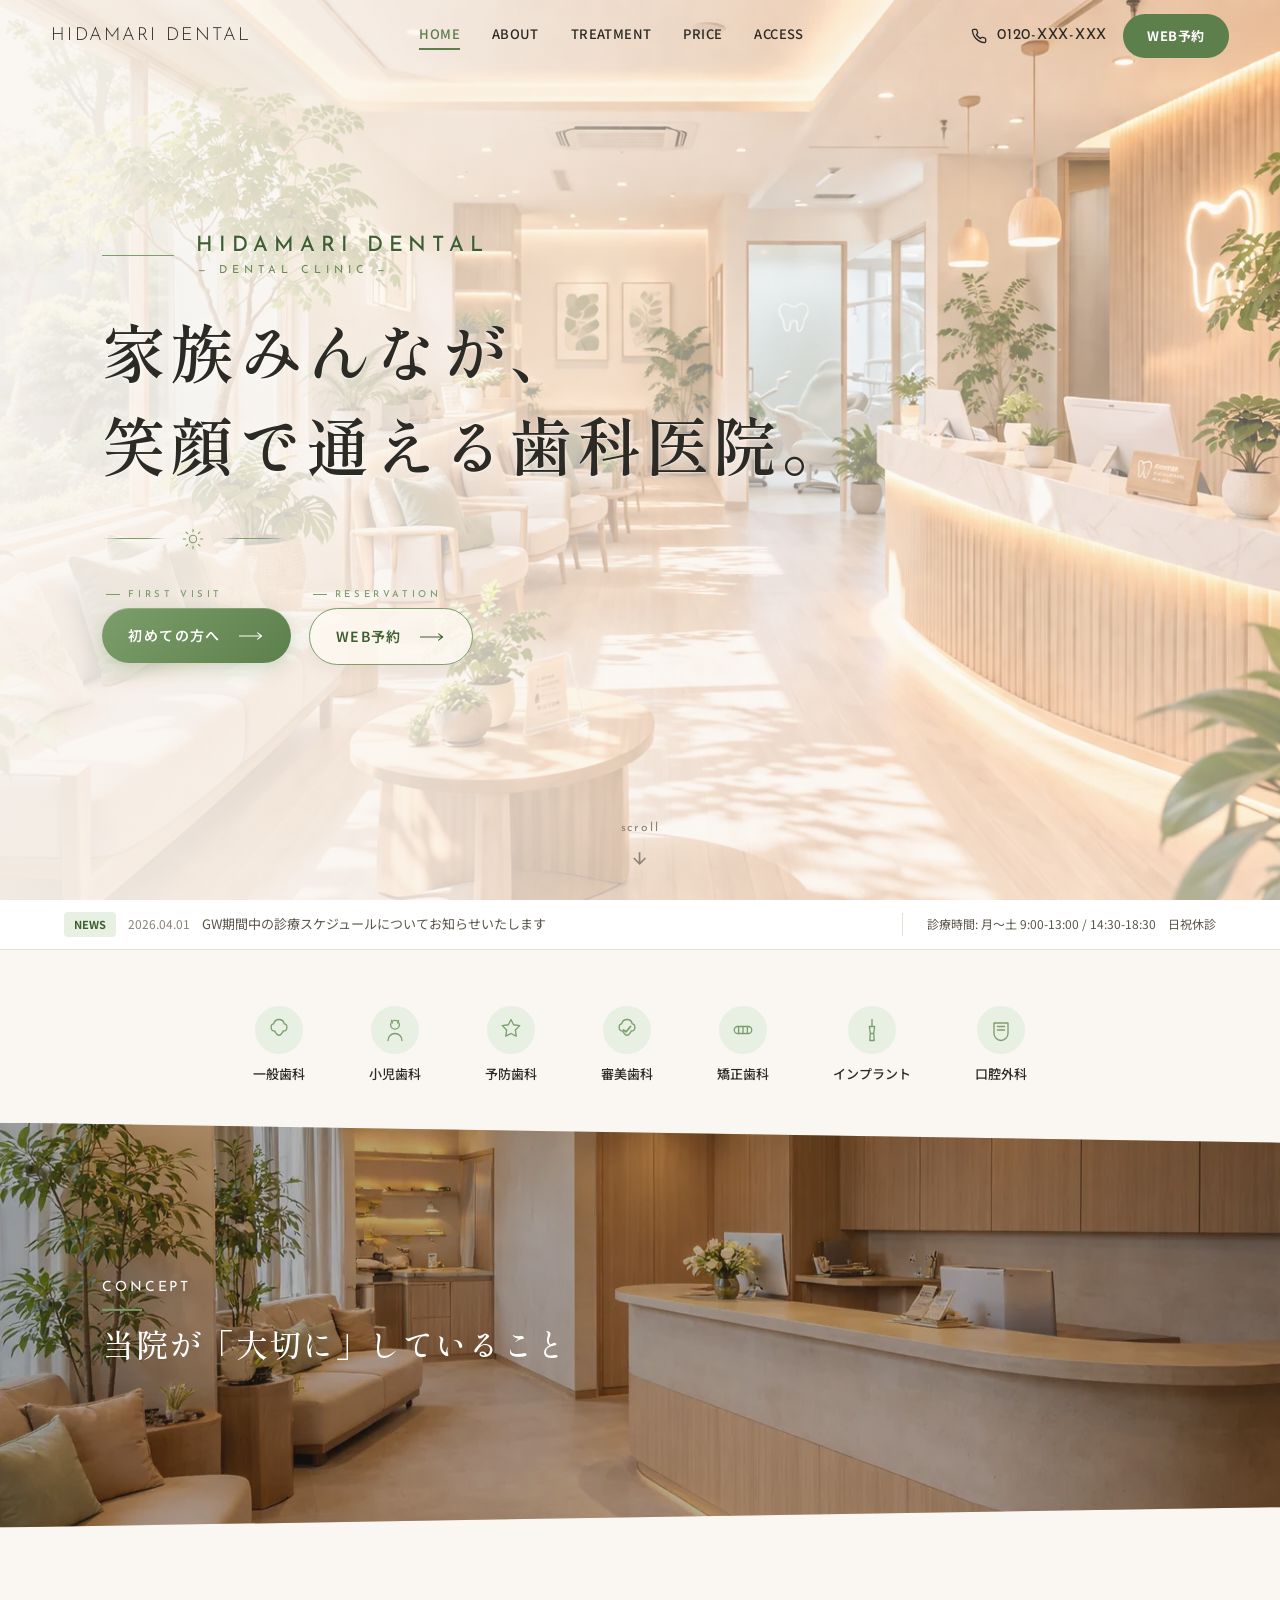
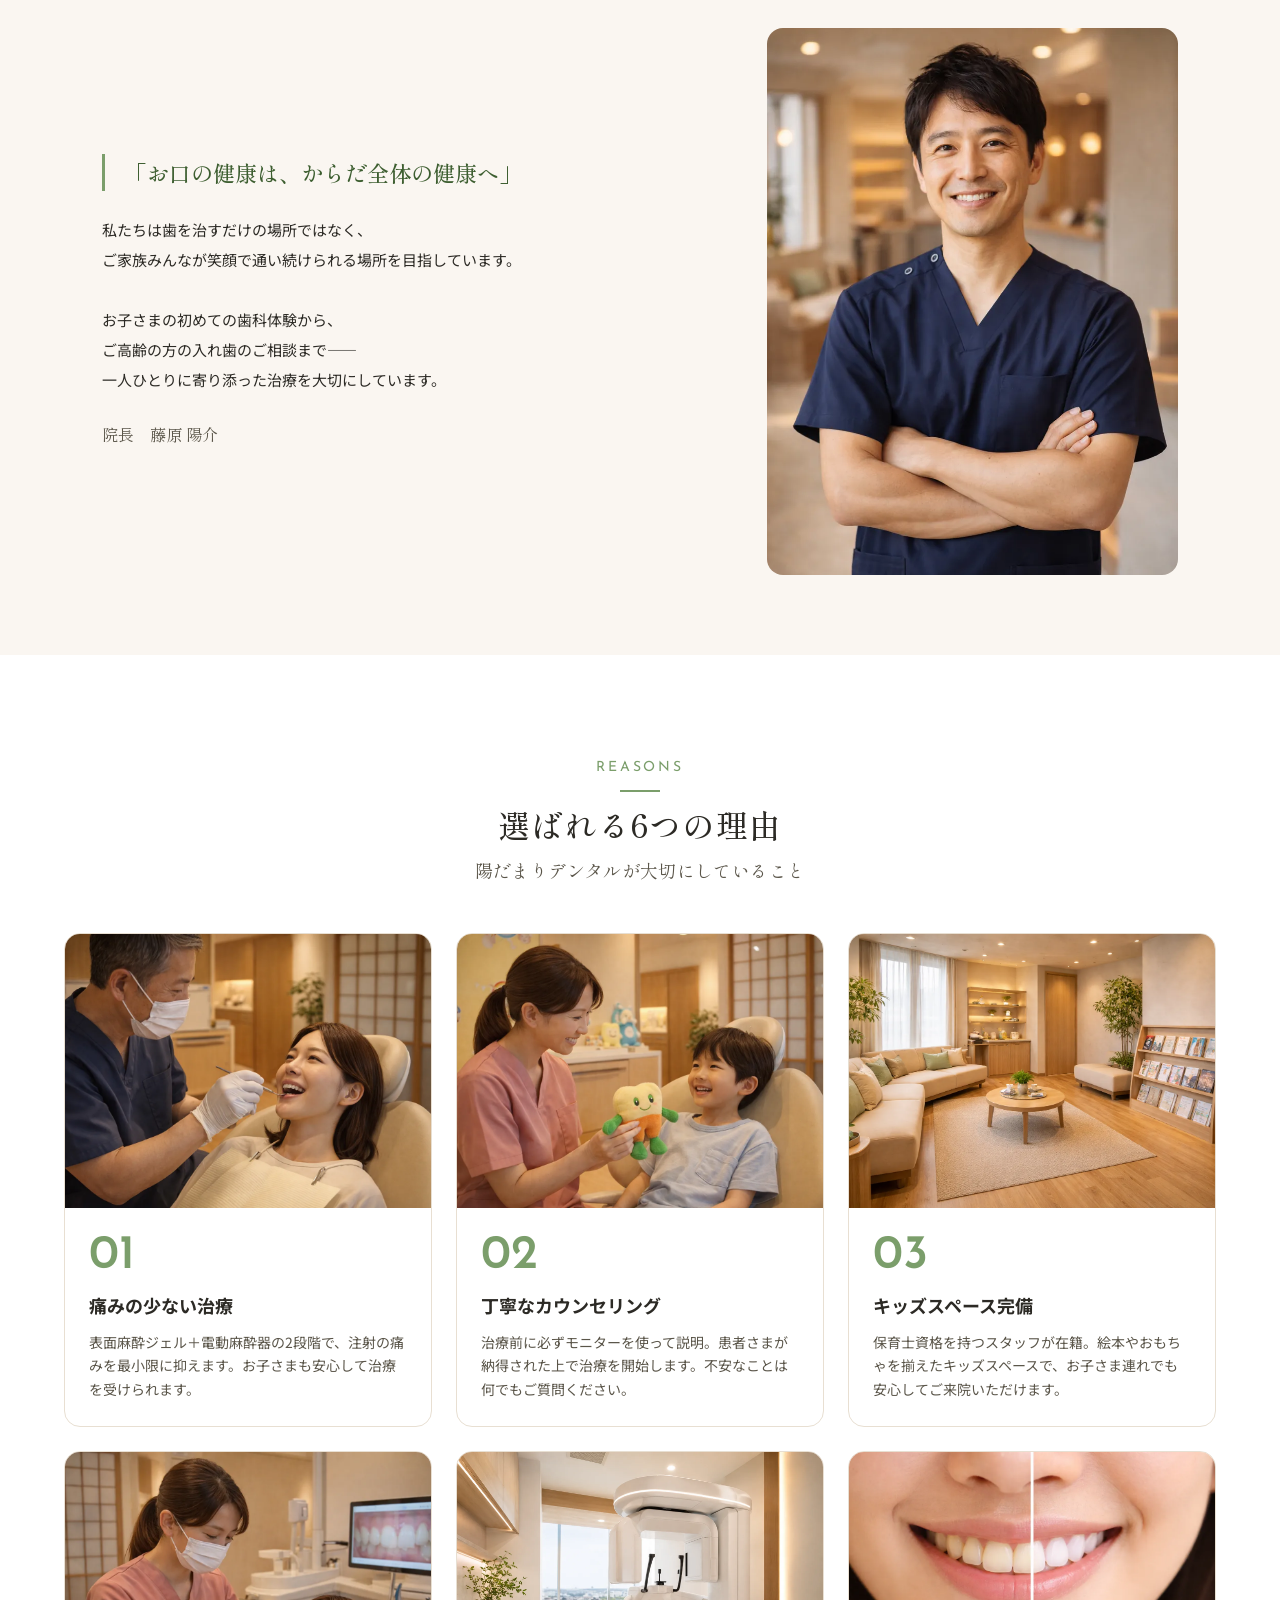
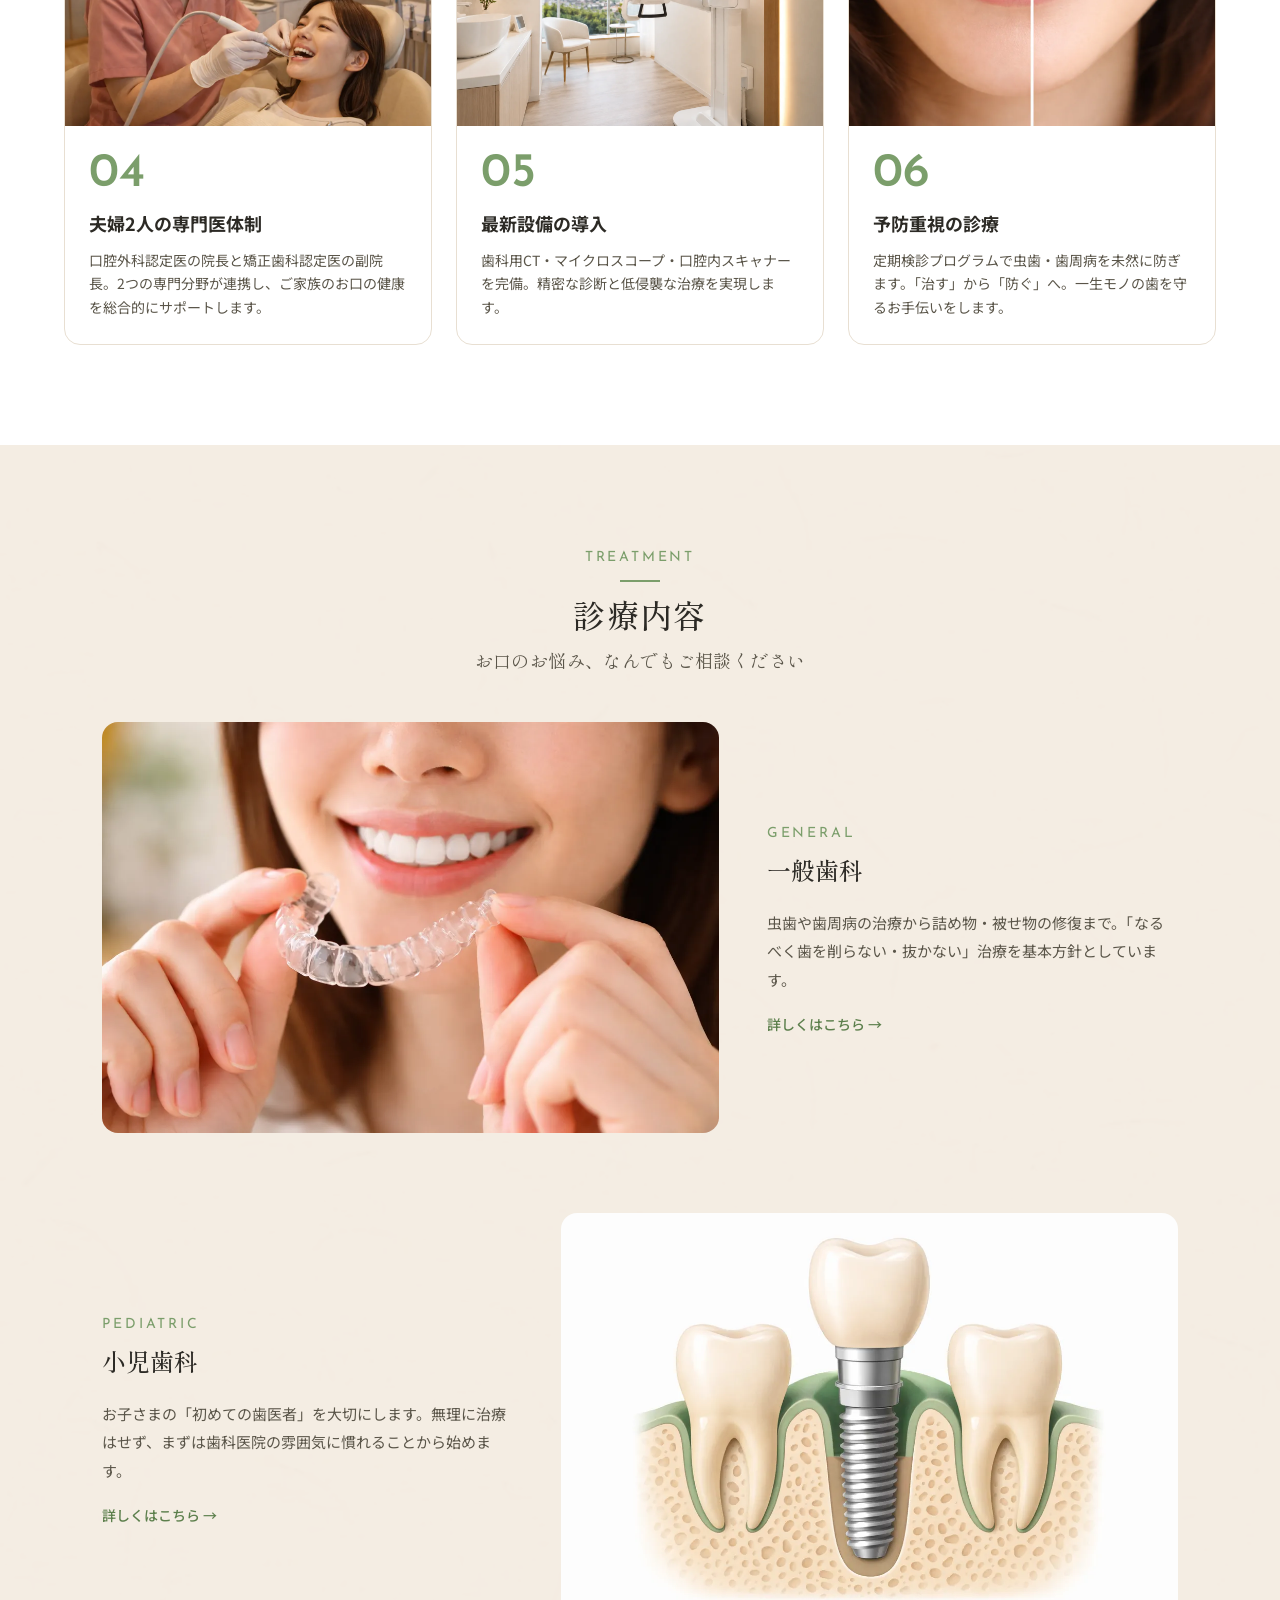
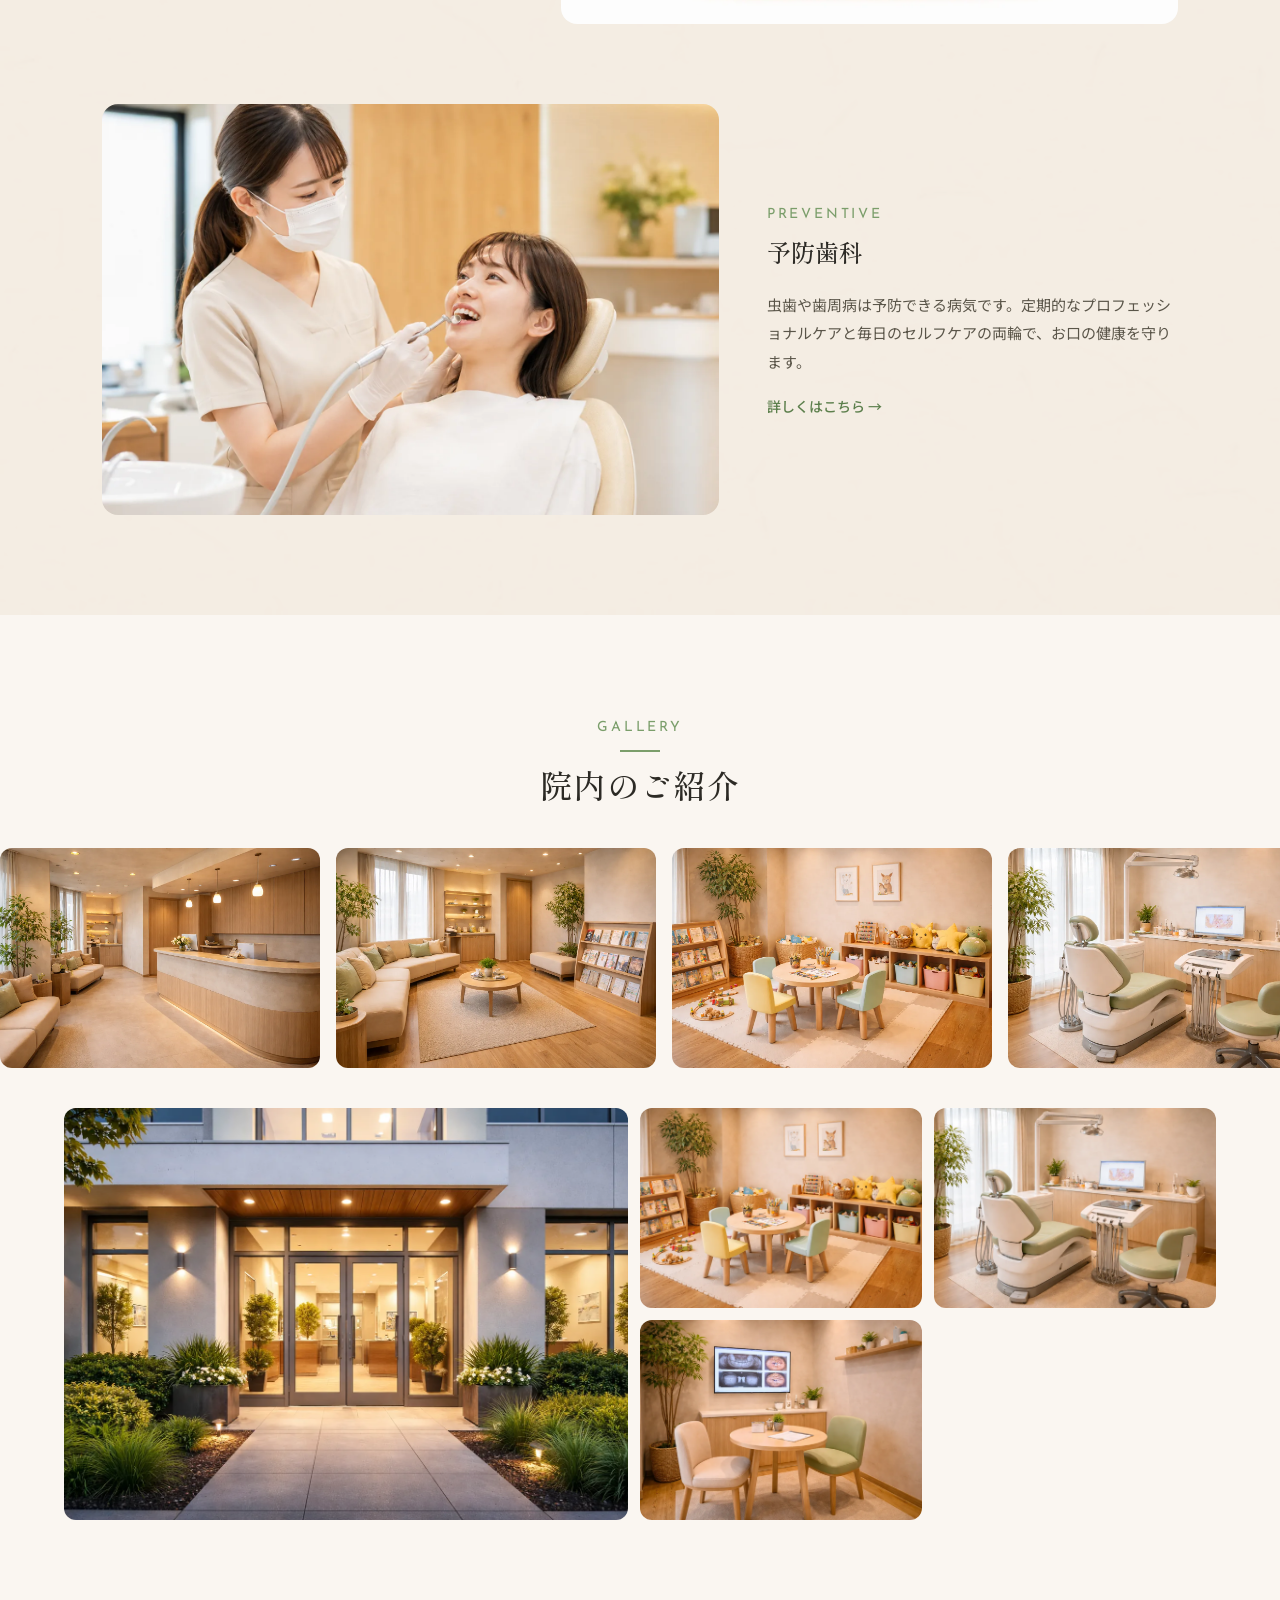
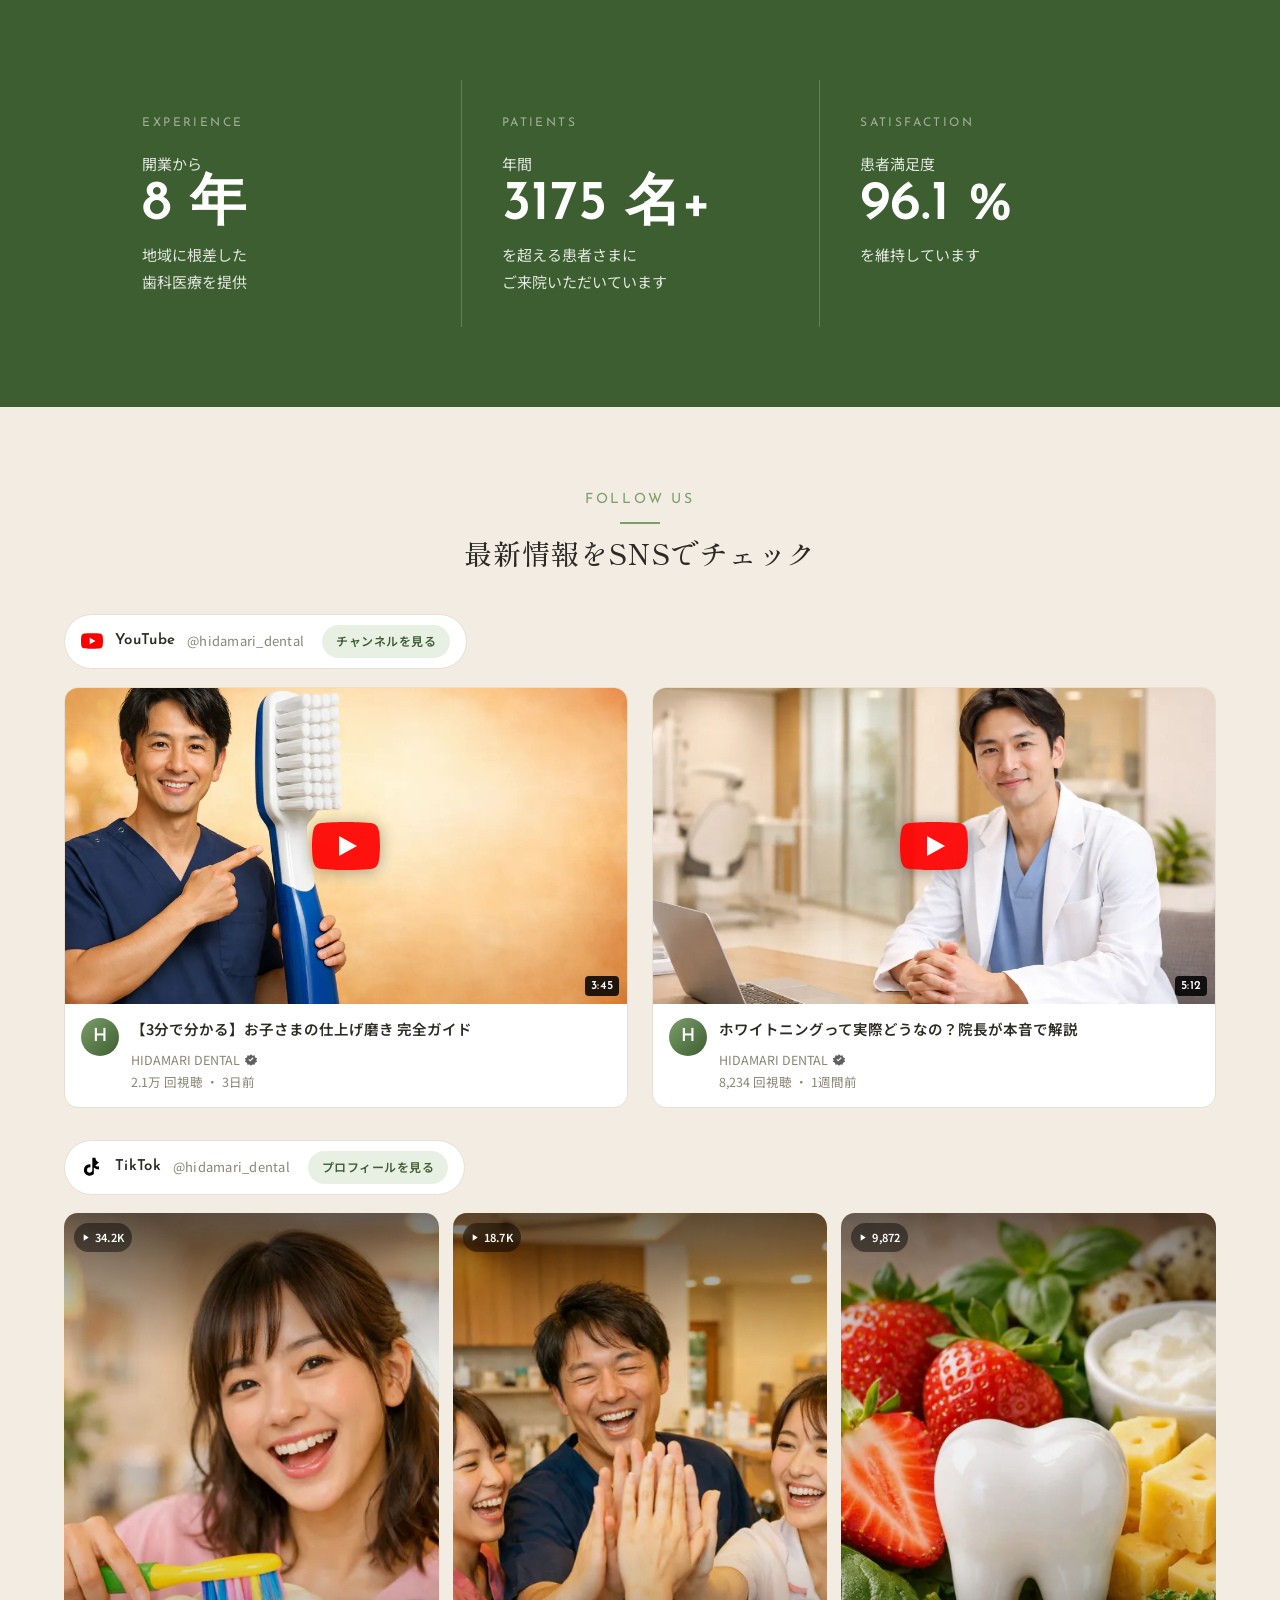
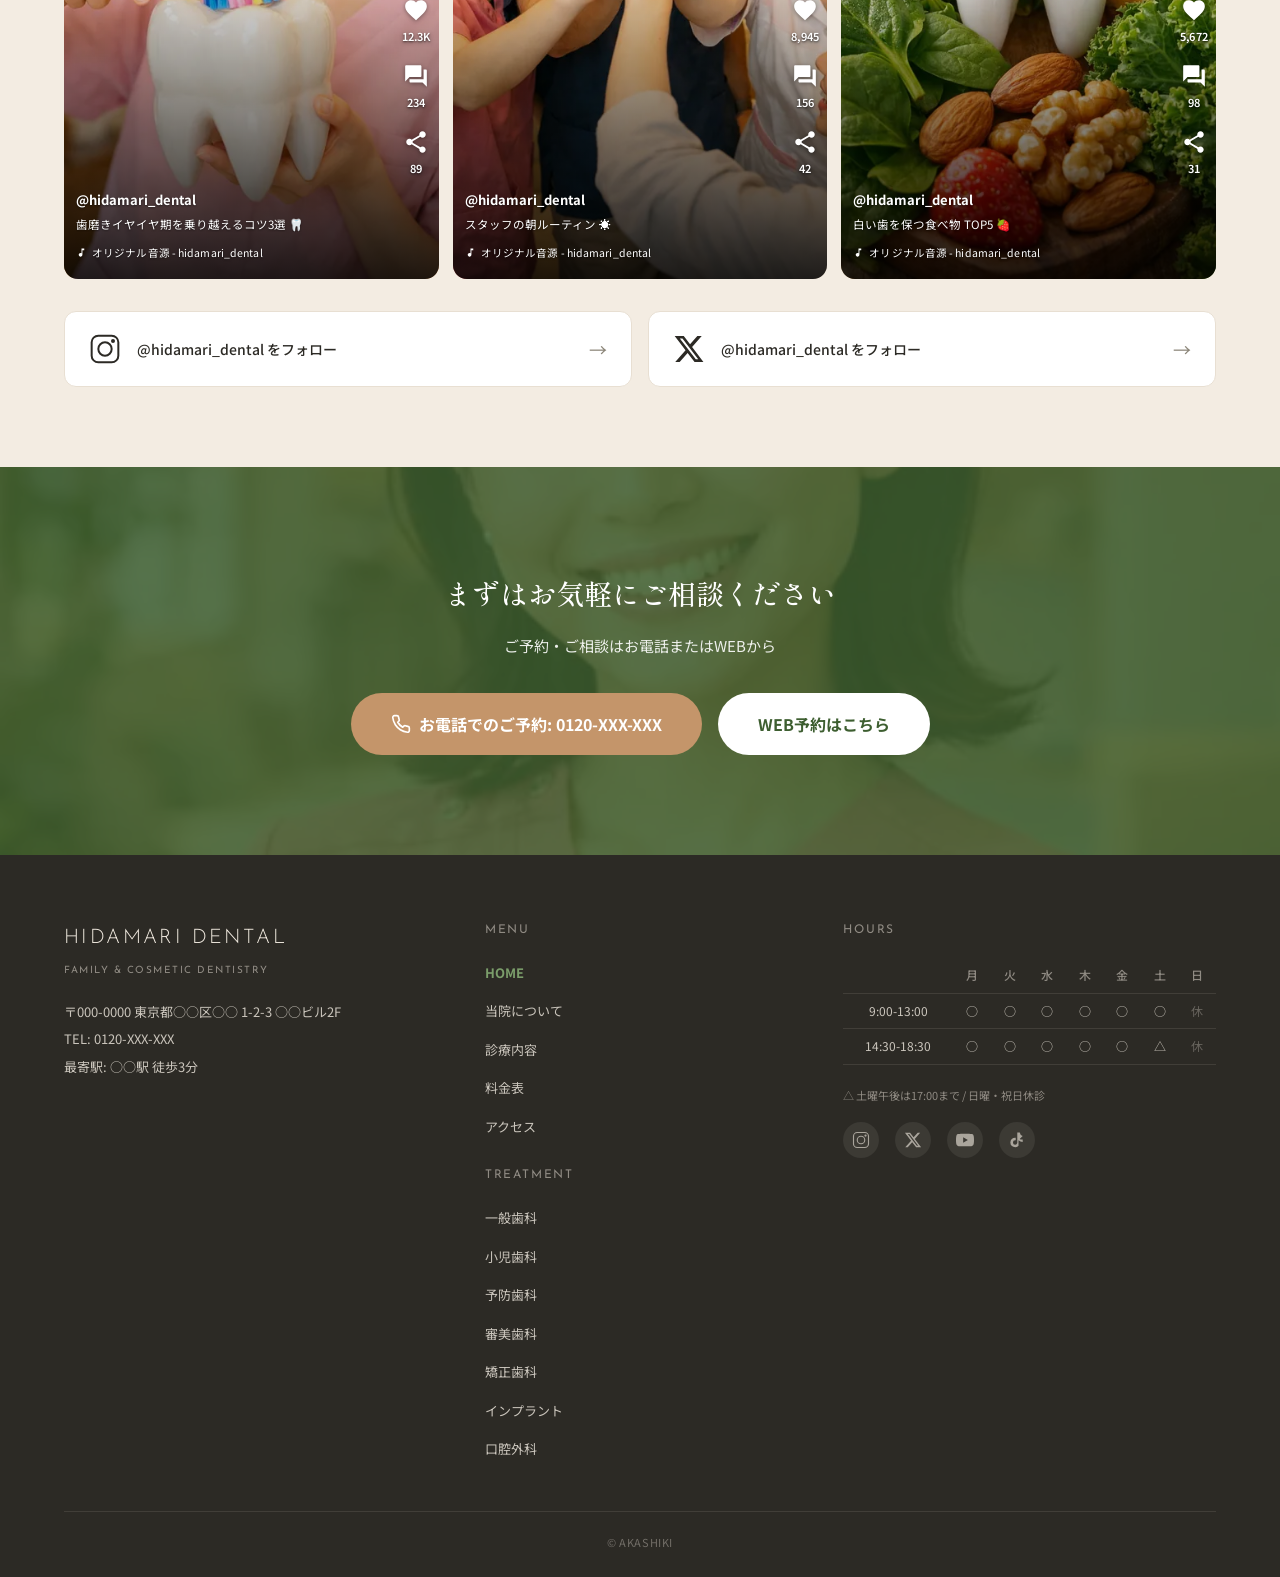
==== index.html @ 89056d66 "Initial commit: Hidamari Dental Clinic website (5 pages + 404, price simulator with embedded JP-font" ====
<!DOCTYPE html>
<html lang="ja">
<head>
  <meta charset="UTF-8">
  <meta name="viewport" content="width=device-width, initial-scale=1.0, viewport-fit=cover">
  <title>陽だまりデンタルクリニック | 家族みんなが笑顔で通える歯科医院</title>
  <meta name="description" content="陽だまりデンタルクリニックは、痛みの少ない治療・丁寧なカウンセリング・キッズスペース完備で、家族みんなが安心して通える歯科医院です。一般歯科・小児歯科・矯正歯科・審美歯科・インプラントに対応。">
  <link rel="canonical" href="https://sumiyakaa.github.io/hidamari-dental/">
  <!-- OGP / Twitter Card ※本番URL確定後にドメインを差し替え -->
  <meta property="og:type" content="website">
  <meta property="og:site_name" content="陽だまりデンタルクリニック">
  <meta property="og:locale" content="ja_JP">
  <meta property="og:title" content="陽だまりデンタルクリニック | 家族みんなが笑顔で通える歯科医院">
  <meta property="og:description" content="痛みの少ない治療・丁寧なカウンセリング・キッズスペース完備で、家族みんなが安心して通える歯科医院です。">
  <meta property="og:url" content="https://sumiyakaa.github.io/hidamari-dental/">
  <meta property="og:image" content="https://sumiyakaa.github.io/hidamari-dental/images/hero-fallback.webp">
  <meta name="twitter:card" content="summary_large_image">
  <meta name="twitter:title" content="陽だまりデンタルクリニック | 家族みんなが笑顔で通える歯科医院">
  <meta name="twitter:description" content="痛みの少ない治療・丁寧なカウンセリング・キッズスペース完備で、家族みんなが安心して通える歯科医院です。">
  <meta name="twitter:image" content="https://sumiyakaa.github.io/hidamari-dental/images/hero-fallback.webp">
  <!-- Favicon / アイコン / テーマカラー -->
  <link rel="icon" href="favicon.svg" type="image/svg+xml">
  <link rel="apple-touch-icon" href="apple-touch-icon.png">
  <link rel="manifest" href="site.webmanifest">
  <meta name="theme-color" content="#3D5E30">
  <link rel="preconnect" href="https://fonts.googleapis.com">
  <link rel="preconnect" href="https://fonts.gstatic.com" crossorigin>
  <link href="https://fonts.googleapis.com/css2?family=Josefin+Sans:wght@300;400;600&family=Noto+Sans+JP:wght@400;500;700&family=Shippori+Mincho:wght@400;500&display=swap" rel="stylesheet">
  <link rel="stylesheet" href="css/base.css">
  <link rel="stylesheet" href="css/components.css">
  <link rel="stylesheet" href="css/top.css">
  <script type="application/ld+json">
  {
    "@context": "https://schema.org",
    "@graph": [
      {
        "@type": ["Organization", "LocalBusiness", "MedicalBusiness"],
        "@id": "#organization",
        "name": "陽だまりデンタルクリニック",
        "alternateName": "HIDAMARI DENTAL CLINIC",
        "description": "家族みんなが笑顔で通える歯科医院。痛みの少ない治療、丁寧なカウンセリング、キッズスペース完備の総合歯科。",
        "telephone": "0120-XXX-XXX",
        "address": {
          "@type": "PostalAddress",
          "addressLocality": "東京都",
          "addressCountry": "JP"
        },
        "openingHoursSpecification": [
          {
            "@type": "OpeningHoursSpecification",
            "dayOfWeek": ["Monday","Tuesday","Wednesday","Thursday","Friday"],
            "opens": "09:00",
            "closes": "13:00"
          },
          {
            "@type": "OpeningHoursSpecification",
            "dayOfWeek": ["Monday","Tuesday","Wednesday","Thursday","Friday"],
            "opens": "14:30",
            "closes": "18:30"
          },
          {
            "@type": "OpeningHoursSpecification",
            "dayOfWeek": "Saturday",
            "opens": "09:00",
            "closes": "13:00"
          },
          {
            "@type": "OpeningHoursSpecification",
            "dayOfWeek": "Saturday",
            "opens": "14:30",
            "closes": "17:00"
          }
        ],
        "medicalSpecialty": [
          "General Dentistry",
          "Pediatric Dentistry",
          "Preventive Dentistry",
          "Cosmetic Dentistry",
          "Orthodontics",
          "Implant Dentistry",
          "Oral Surgery"
        ]
      }
    ]
  }
  </script>
</head>
<body>
  <a href="#main" class="skip-link">メインコンテンツへスキップ</a>
  <!-- ============================================================
       HEADER
       ============================================================ -->
  <header class="header">
    <a href="index.html" class="header__logo">HIDAMARI DENTAL</a>
    <nav class="header__nav">
      <a href="index.html" class="header__nav-link" aria-current="page">HOME</a>
      <a href="about.html" class="header__nav-link">ABOUT</a>
      <a href="treatment.html" class="header__nav-link">TREATMENT</a>
      <a href="price.html" class="header__nav-link">PRICE</a>
      <a href="access.html" class="header__nav-link">ACCESS</a>
    </nav>
    <div class="header__right">
      <a href="tel:0120-XXX-XXX" class="header__tel">
        <svg class="header__tel-icon" viewBox="0 0 24 24" fill="none" stroke="currentColor" stroke-width="2" stroke-linecap="round" stroke-linejoin="round"><path d="M22 16.92v3a2 2 0 01-2.18 2 19.79 19.79 0 01-8.63-3.07 19.5 19.5 0 01-6-6 19.79 19.79 0 01-3.07-8.67A2 2 0 014.11 2h3a2 2 0 012 1.72c.127.96.361 1.903.7 2.81a2 2 0 01-.45 2.11L8.09 9.91a16 16 0 006 6l1.27-1.27a2 2 0 012.11-.45c.907.339 1.85.573 2.81.7A2 2 0 0122 16.92z"/></svg>
        0120-XXX-XXX
      </a>
      <a href="#" class="header__reserve-btn">WEB予約</a>
    </div>
    <button class="header__hamburger" aria-label="メニューを開く">
      <span class="header__hamburger-line"></span>
      <span class="header__hamburger-line"></span>
      <span class="header__hamburger-line"></span>
    </button>
  </header>

  <!-- SP Menu Overlay -->
  <div class="sp-menu-overlay">
    <a href="index.html" class="sp-menu-overlay__link" aria-current="page">HOME<span class="sp-menu-overlay__label">トップ</span></a>
    <a href="about.html" class="sp-menu-overlay__link">ABOUT<span class="sp-menu-overlay__label">当院について</span></a>
    <a href="treatment.html" class="sp-menu-overlay__link">TREATMENT<span class="sp-menu-overlay__label">診療内容</span></a>
    <a href="price.html" class="sp-menu-overlay__link">PRICE<span class="sp-menu-overlay__label">料金表</span></a>
    <a href="access.html" class="sp-menu-overlay__link">ACCESS<span class="sp-menu-overlay__label">アクセス</span></a>
    <a href="#" class="sp-menu-overlay__reserve">WEB予約</a>
  </div>

  <main id="main">
    <!-- ============================================================
         S1. Hero
         ============================================================ -->
    <section class="hero">
      <video class="hero__video" autoplay muted loop playsinline poster="images/hero-fallback.webp">
        <source src="images/hero-video.mp4" type="video/mp4">
      </video>
      <img src="images/hero-fallback.webp" alt="" class="hero__fallback" style="display:none;">
      <div class="hero__overlay"></div>
      <div class="hero__komorebi" aria-hidden="true"></div>
      <div class="hero__content">
        <div class="hero__eyebrow" aria-hidden="true">
          <span class="hero__eyebrow-line"></span>
          <span class="hero__eyebrow-stack">
            <span class="hero__eyebrow-main">HIDAMARI DENTAL</span>
            <span class="hero__eyebrow-sub">— DENTAL CLINIC —</span>
          </span>
        </div>
        <h1 class="hero__title-ja" id="hero-title">
          <span class="hero__line">家族みんなが、</span>
          <span class="hero__line">笑顔で通える歯科医院。</span>
        </h1>
        <div class="hero__ornament" aria-hidden="true">
          <span class="hero__ornament-line"></span>
          <svg class="hero__ornament-icon" viewBox="0 0 32 32" fill="none" stroke="currentColor" stroke-width="1.3" stroke-linecap="round">
            <circle cx="16" cy="16" r="4.5"/>
            <path d="M16 4v3M16 25v3M4 16h3M25 16h3M7.4 7.4l2.1 2.1M22.5 22.5l2.1 2.1M7.4 24.6l2.1-2.1M22.5 9.5l2.1-2.1"/>
          </svg>
          <span class="hero__ornament-line"></span>
        </div>
        <div class="hero__buttons">
          <div class="hero__btn-group">
            <span class="hero__btn-eyebrow">FIRST VISIT</span>
            <a href="about.html" class="hero__btn hero__btn--primary">
              <span class="hero__btn-text">初めての方へ</span>
              <span class="hero__btn-arrow" aria-hidden="true">
                <svg viewBox="0 0 32 10" fill="none" stroke="currentColor" stroke-width="1.3" stroke-linecap="round" stroke-linejoin="round"><path d="M0 5h28M23 1l5 4-5 4"/></svg>
              </span>
            </a>
          </div>
          <div class="hero__btn-group">
            <span class="hero__btn-eyebrow">RESERVATION</span>
            <a href="#" class="hero__btn hero__btn--secondary">
              <span class="hero__btn-text">WEB予約</span>
              <span class="hero__btn-arrow" aria-hidden="true">
                <svg viewBox="0 0 32 10" fill="none" stroke="currentColor" stroke-width="1.3" stroke-linecap="round" stroke-linejoin="round"><path d="M0 5h28M23 1l5 4-5 4"/></svg>
              </span>
            </a>
          </div>
        </div>
      </div>
      <div class="hero__scroll">
        <span class="hero__scroll-text">scroll</span>
        <svg class="hero__scroll-icon" viewBox="0 0 24 24" fill="none" stroke="currentColor" stroke-width="2"><path d="M12 5v14M5 12l7 7 7-7"/></svg>
      </div>
    </section>

    <!-- ============================================================
         S2. お知らせバー + 診療時間帯
         ============================================================ -->
    <div class="info-bar">
      <div class="info-bar__news">
        <span class="info-bar__news-badge">NEWS</span>
        <span class="info-bar__news-date">2026.04.01</span>
        <span class="info-bar__news-text">GW期間中の診療スケジュールについてお知らせいたします</span>
      </div>
      <div class="info-bar__hours">診療時間: 月〜土 9:00-13:00 / 14:30-18:30　日祝休診</div>
    </div>

    <!-- ============================================================
         S3. 診療科目アイコンナビ
         ============================================================ -->
    <section class="treatment-nav fade-up">
      <div class="treatment-nav__grid">
        <a href="treatment.html#general" class="treatment-nav__item">
          <div class="treatment-nav__icon">
            <svg viewBox="0 0 32 32"><path d="M16 4c-3 0-5.5 2-6 5-1 0-3 1-3 4s2 4 4 4c1.5 3 3.5 5 5 5s3.5-2 5-5c2 0 4-1 4-4s-2-4-3-4c-.5-3-3-5-6-5z"/></svg>
          </div>
          <span class="treatment-nav__label">一般歯科</span>
        </a>
        <a href="treatment.html#pediatric" class="treatment-nav__item">
          <div class="treatment-nav__icon">
            <svg viewBox="0 0 32 32"><circle cx="16" cy="10" r="5"/><path d="M8 28c0-4.4 3.6-8 8-8s8 3.6 8 8"/><path d="M13 8l-1-3M19 8l1-3"/></svg>
          </div>
          <span class="treatment-nav__label">小児歯科</span>
        </a>
        <a href="treatment.html#preventive" class="treatment-nav__item">
          <div class="treatment-nav__icon">
            <svg viewBox="0 0 32 32"><path d="M16 4l3 6 7 1-5 5 1 7-6-3-6 3 1-7-5-5 7-1z"/></svg>
          </div>
          <span class="treatment-nav__label">予防歯科</span>
        </a>
        <a href="treatment.html#cosmetic" class="treatment-nav__item">
          <div class="treatment-nav__icon">
            <svg viewBox="0 0 32 32"><path d="M16 4c-3 0-5.5 2-6 5-1 0-3 1-3 4s2 4 4 4c1.5 3 3.5 5 5 5s3.5-2 5-5c2 0 4-1 4-4s-2-4-3-4c-.5-3-3-5-6-5z"/><path d="M12 16l3 2 5-6" stroke-width="2"/></svg>
          </div>
          <span class="treatment-nav__label">審美歯科</span>
        </a>
        <a href="treatment.html#orthodontics" class="treatment-nav__item">
          <div class="treatment-nav__icon">
            <svg viewBox="0 0 32 32"><rect x="6" y="12" width="20" height="8" rx="4"/><line x1="11" y1="12" x2="11" y2="20"/><line x1="16" y1="12" x2="16" y2="20"/><line x1="21" y1="12" x2="21" y2="20"/></svg>
          </div>
          <span class="treatment-nav__label">矯正歯科</span>
        </a>
        <a href="treatment.html#implant" class="treatment-nav__item">
          <div class="treatment-nav__icon">
            <svg viewBox="0 0 32 32"><path d="M16 4v8M13 12h6l-1 8h-4l-1-8zM14 20l-.5 8h5l-.5-8"/></svg>
          </div>
          <span class="treatment-nav__label">インプラント</span>
        </a>
        <a href="treatment.html#oral-surgery" class="treatment-nav__item">
          <div class="treatment-nav__icon">
            <svg viewBox="0 0 32 32"><path d="M8 8h16v12c0 4-3.6 8-8 8s-8-4-8-8V8z"/><path d="M12 12h8M12 16h8"/></svg>
          </div>
          <span class="treatment-nav__label">口腔外科</span>
        </a>
      </div>
    </section>

    <!-- ============================================================
         S4. コンセプト
         ============================================================ -->
    <section class="concept">
      <div class="concept__hero" data-parallax="0.3">
        <img src="images/interior-1.webp" alt="陽だまりデンタルクリニック院内" loading="lazy">
        <div class="concept__hero-overlay">
          <span class="section-label" style="color: #fff;">CONCEPT</span>
          <h2 class="section-heading" style="color: #fff;">当院が「大切に」していること</h2>
        </div>
      </div>
      <div class="concept__body">
        <div class="concept__text slide-in-left">
          <p class="concept__lead">「お口の健康は、からだ全体の健康へ」</p>
          <p class="concept__desc">
            私たちは歯を治すだけの場所ではなく、<br>
            ご家族みんなが笑顔で通い続けられる場所を目指しています。<br><br>
            お子さまの初めての歯科体験から、<br>
            ご高齢の方の入れ歯のご相談まで——<br>
            一人ひとりに寄り添った治療を大切にしています。
          </p>
          <p class="concept__signature">院長　藤原 陽介</p>
        </div>
        <div class="concept__image slide-in-right">
          <img src="images/director.webp" alt="院長 藤原陽介" loading="lazy">
        </div>
      </div>
    </section>

    <!-- ============================================================
         S5. 選ばれる6つの理由
         ============================================================ -->
    <section class="reasons">
      <div class="section-title--center fade-up">
        <span class="section-label">REASONS</span>
        <h2 class="section-heading">選ばれる6つの理由</h2>
        <p class="section-sub">陽だまりデンタルが大切にしていること</p>
      </div>
      <div class="reasons__grid">
        <div class="reasons__card fade-up stagger-1">
          <div class="reasons__card-image-wrap">
            <img src="images/treatment-1.webp" alt="痛みの少ない治療" class="reasons__card-image" loading="lazy">
          </div>
          <div class="reasons__card-body">
            <span class="reasons__card-number">01</span>
            <h3 class="reasons__card-title">痛みの少ない治療</h3>
            <p class="reasons__card-desc">表面麻酔ジェル＋電動麻酔器の2段階で、注射の痛みを最小限に抑えます。お子さまも安心して治療を受けられます。</p>
          </div>
        </div>
        <div class="reasons__card fade-up stagger-2">
          <div class="reasons__card-image-wrap">
            <img src="images/treatment-2.webp" alt="丁寧なカウンセリング" class="reasons__card-image" loading="lazy">
          </div>
          <div class="reasons__card-body">
            <span class="reasons__card-number">02</span>
            <h3 class="reasons__card-title">丁寧なカウンセリング</h3>
            <p class="reasons__card-desc">治療前に必ずモニターを使って説明。患者さまが納得された上で治療を開始します。不安なことは何でもご質問ください。</p>
          </div>
        </div>
        <div class="reasons__card fade-up stagger-3">
          <div class="reasons__card-image-wrap">
            <img src="images/interior-2.webp" alt="キッズスペース完備" class="reasons__card-image" loading="lazy">
          </div>
          <div class="reasons__card-body">
            <span class="reasons__card-number">03</span>
            <h3 class="reasons__card-title">キッズスペース完備</h3>
            <p class="reasons__card-desc">保育士資格を持つスタッフが在籍。絵本やおもちゃを揃えたキッズスペースで、お子さま連れでも安心してご来院いただけます。</p>
          </div>
        </div>
        <div class="reasons__card fade-up stagger-4">
          <div class="reasons__card-image-wrap">
            <img src="images/treatment-3.webp" alt="夫婦2人の専門医体制" class="reasons__card-image" loading="lazy">
          </div>
          <div class="reasons__card-body">
            <span class="reasons__card-number">04</span>
            <h3 class="reasons__card-title">夫婦2人の専門医体制</h3>
            <p class="reasons__card-desc">口腔外科認定医の院長と矯正歯科認定医の副院長。2つの専門分野が連携し、ご家族のお口の健康を総合的にサポートします。</p>
          </div>
        </div>
        <div class="reasons__card fade-up stagger-5">
          <div class="reasons__card-image-wrap">
            <img src="images/equipment-1.webp" alt="最新設備の導入" class="reasons__card-image" loading="lazy">
          </div>
          <div class="reasons__card-body">
            <span class="reasons__card-number">05</span>
            <h3 class="reasons__card-title">最新設備の導入</h3>
            <p class="reasons__card-desc">歯科用CT・マイクロスコープ・口腔内スキャナーを完備。精密な診断と低侵襲な治療を実現します。</p>
          </div>
        </div>
        <div class="reasons__card fade-up stagger-6">
          <div class="reasons__card-image-wrap">
            <img src="images/treatment-4.webp" alt="予防重視の診療" class="reasons__card-image" loading="lazy">
          </div>
          <div class="reasons__card-body">
            <span class="reasons__card-number">06</span>
            <h3 class="reasons__card-title">予防重視の診療</h3>
            <p class="reasons__card-desc">定期検診プログラムで虫歯・歯周病を未然に防ぎます。「治す」から「防ぐ」へ。一生モノの歯を守るお手伝いをします。</p>
          </div>
        </div>
      </div>
    </section>

    <!-- ============================================================
         S6. 診療内容ハイライト
         ============================================================ -->
    <section class="treatment-highlight">
      <div class="treatment-highlight__bg-texture"></div>
      <div class="section-title--center fade-up" style="position:relative; z-index:1;">
        <span class="section-label">TREATMENT</span>
        <h2 class="section-heading">診療内容</h2>
        <p class="section-sub">お口のお悩み、なんでもご相談ください</p>
      </div>
      <div class="treatment-highlight__list">
        <div class="treatment-highlight__item fade-up">
          <div class="treatment-highlight__image">
            <img src="images/treatment-5.webp" alt="一般歯科の治療風景" loading="lazy">
          </div>
          <div class="treatment-highlight__text">
            <span class="treatment-highlight__label">GENERAL</span>
            <h3 class="treatment-highlight__title">一般歯科</h3>
            <p class="treatment-highlight__desc">虫歯や歯周病の治療から詰め物・被せ物の修復まで。「なるべく歯を削らない・抜かない」治療を基本方針としています。</p>
            <a href="treatment.html#general" class="treatment-highlight__link">詳しくはこちら →</a>
          </div>
        </div>
        <div class="treatment-highlight__item fade-up">
          <div class="treatment-highlight__image">
            <img src="images/treatment-6.webp" alt="小児歯科の治療風景" loading="lazy">
          </div>
          <div class="treatment-highlight__text">
            <span class="treatment-highlight__label">PEDIATRIC</span>
            <h3 class="treatment-highlight__title">小児歯科</h3>
            <p class="treatment-highlight__desc">お子さまの「初めての歯医者」を大切にします。無理に治療はせず、まずは歯科医院の雰囲気に慣れることから始めます。</p>
            <a href="treatment.html#pediatric" class="treatment-highlight__link">詳しくはこちら →</a>
          </div>
        </div>
        <div class="treatment-highlight__item fade-up">
          <div class="treatment-highlight__image">
            <img src="images/preventive.webp" alt="歯科衛生士による予防歯科のプロフェッショナルケア" loading="lazy">
          </div>
          <div class="treatment-highlight__text">
            <span class="treatment-highlight__label">PREVENTIVE</span>
            <h3 class="treatment-highlight__title">予防歯科</h3>
            <p class="treatment-highlight__desc">虫歯や歯周病は予防できる病気です。定期的なプロフェッショナルケアと毎日のセルフケアの両輪で、お口の健康を守ります。</p>
            <a href="treatment.html#preventive" class="treatment-highlight__link">詳しくはこちら →</a>
          </div>
        </div>
      </div>
    </section>

    <!-- ============================================================
         S7. 院内ギャラリー + マーキー
         ============================================================ -->
    <section class="gallery">
      <div class="gallery__title-area section-title--center fade-up">
        <span class="section-label">GALLERY</span>
        <h2 class="section-heading">院内のご紹介</h2>
      </div>

      <!-- マーキー -->
      <div class="gallery-marquee">
        <div class="gallery-marquee__track">
          <img src="images/interior-1.webp" alt="院内写真1" class="gallery-marquee__img" loading="lazy">
          <img src="images/interior-2.webp" alt="院内写真2" class="gallery-marquee__img" loading="lazy">
          <img src="images/interior-3.webp" alt="院内写真3" class="gallery-marquee__img" loading="lazy">
          <img src="images/interior-4.webp" alt="院内写真4" class="gallery-marquee__img" loading="lazy">
          <img src="images/interior-5.webp" alt="院内写真5" class="gallery-marquee__img" loading="lazy">
          <img src="images/interior-6.webp" alt="院内写真6" class="gallery-marquee__img" loading="lazy">
          <img src="images/interior-7.webp" alt="院内写真7" class="gallery-marquee__img" loading="lazy">
          <img src="images/interior-8.webp" alt="院内写真8" class="gallery-marquee__img" loading="lazy">
        </div>
      </div>

      <!-- モザイクグリッド -->
      <div class="gallery-mosaic fade-up">
        <div class="gallery-mosaic__item">
          <img src="images/interior-9.webp" alt="院内写真 受付" loading="lazy">
        </div>
        <div class="gallery-mosaic__item">
          <img src="images/interior-3.webp" alt="院内写真 待合室" loading="lazy">
        </div>
        <div class="gallery-mosaic__item">
          <img src="images/interior-4.webp" alt="院内写真 診察室" loading="lazy">
        </div>
        <div class="gallery-mosaic__item">
          <img src="images/interior-5.webp" alt="院内写真 キッズスペース" loading="lazy">
        </div>
      </div>
    </section>

    <!-- ============================================================
         S8. 数字で見る陽だまりデンタル
         ============================================================ -->
    <section class="stats fade-up">
      <div class="stats__grid">
        <div class="stats__item">
          <p class="stats__label">EXPERIENCE</p>
          <p class="stats__text">開業から</p>
          <p class="stats__number"><span data-count="8" data-suffix=" 年">0 年</span></p>
          <p class="stats__text">地域に根差した<br>歯科医療を提供</p>
        </div>
        <div class="stats__item">
          <p class="stats__label">PATIENTS</p>
          <p class="stats__text">年間</p>
          <p class="stats__number"><span data-count="3200" data-suffix=" 名+">0 名+</span></p>
          <p class="stats__text">を超える患者さまに<br>ご来院いただいています</p>
        </div>
        <div class="stats__item">
          <p class="stats__label">SATISFACTION</p>
          <p class="stats__text">患者満足度</p>
          <p class="stats__number"><span data-count="96.8" data-suffix=" %">0 %</span></p>
          <p class="stats__text">を維持しています</p>
        </div>
      </div>
    </section>

    <!-- ============================================================
         S9. SNSセクション
         ============================================================ -->
    <section class="sns-section">
      <div class="sns-section__title-area section-title--center fade-up">
        <span class="section-label">FOLLOW US</span>
        <h2 class="section-heading" style="font-size:28px;">最新情報をSNSでチェック</h2>
      </div>

      <div class="sns-embed fade-up">
        <!-- YouTube -->
        <div class="sns-embed__platform-row">
          <div class="sns-embed__platform-label sns-embed__platform-label--yt">
            <svg class="sns-embed__platform-icon" viewBox="0 0 24 24" fill="#FF0000" aria-hidden="true"><path d="M23.498 6.186a3.016 3.016 0 00-2.122-2.136C19.505 3.545 12 3.545 12 3.545s-7.505 0-9.377.505A3.017 3.017 0 00.502 6.186C0 8.07 0 12 0 12s0 3.93.502 5.814a3.016 3.016 0 002.122 2.136c1.871.505 9.376.505 9.376.505s7.505 0 9.377-.505a3.015 3.015 0 002.122-2.136C24 15.93 24 12 24 12s0-3.93-.502-5.814zM9.545 15.568V8.432L15.818 12l-6.273 3.568z"/></svg>
            <span class="sns-embed__platform-name">YouTube</span>
            <span class="sns-embed__platform-handle">@hidamari_dental</span>
            <a href="#" class="sns-embed__platform-link">チャンネルを見る</a>
          </div>
        </div>
        <div class="sns-embed__youtube">
          <a href="#" class="sns-embed__youtube-card">
            <div class="sns-embed__youtube-thumb-wrap">
              <img src="images/youtube-thumb-1.webp" alt="" class="sns-embed__youtube-thumb" loading="lazy">
              <span class="sns-embed__youtube-duration">3:45</span>
              <span class="sns-embed__youtube-play" aria-hidden="true">
                <svg viewBox="0 0 68 48"><path d="M66.52 7.74c-.78-2.93-2.49-5.41-5.42-6.19C55.79.13 34 0 34 0S12.21.13 6.9 1.55C3.97 2.33 2.27 4.81 1.48 7.74 0 13.05 0 24 0 24s0 10.95 1.48 16.26c.78 2.93 2.49 5.41 5.42 6.19C12.21 47.87 34 48 34 48s21.79-.13 27.1-1.55c2.93-.78 4.64-3.26 5.42-6.19C68 34.95 68 24 68 24s0-10.95-1.48-16.26z" fill="#FF0000"/><path d="M45 24 27 14v20" fill="#fff"/></svg>
              </span>
            </div>
            <div class="sns-embed__youtube-info">
              <span class="sns-embed__youtube-avatar" aria-hidden="true">H</span>
              <div class="sns-embed__youtube-meta">
                <p class="sns-embed__youtube-title">【3分で分かる】お子さまの仕上げ磨き 完全ガイド</p>
                <p class="sns-embed__youtube-channel">
                  HIDAMARI DENTAL
                  <svg class="sns-embed__youtube-verified" viewBox="0 0 24 24" aria-hidden="true"><path fill="#606060" d="M12 2 9.5 4.5 6 4l-1 3.5L1.5 9 3 12l-1.5 3 3.5 1.5L6 20l3.5-.5L12 22l2.5-2.5 3.5.5 1-3.5 3.5-1.5L21 12l1.5-3-3.5-1.5L18 4l-3.5.5z"/><path fill="#fff" d="m10.6 14.6-3-3 1.4-1.4 1.6 1.6 4.4-4.4 1.4 1.4z"/></svg>
                </p>
                <p class="sns-embed__youtube-stats">2.1万 回視聴 ・ 3日前</p>
              </div>
            </div>
          </a>
          <a href="#" class="sns-embed__youtube-card">
            <div class="sns-embed__youtube-thumb-wrap">
              <img src="images/youtube-thumb-2.webp" alt="" class="sns-embed__youtube-thumb" loading="lazy">
              <span class="sns-embed__youtube-duration">5:12</span>
              <span class="sns-embed__youtube-play" aria-hidden="true">
                <svg viewBox="0 0 68 48"><path d="M66.52 7.74c-.78-2.93-2.49-5.41-5.42-6.19C55.79.13 34 0 34 0S12.21.13 6.9 1.55C3.97 2.33 2.27 4.81 1.48 7.74 0 13.05 0 24 0 24s0 10.95 1.48 16.26c.78 2.93 2.49 5.41 5.42 6.19C12.21 47.87 34 48 34 48s21.79-.13 27.1-1.55c2.93-.78 4.64-3.26 5.42-6.19C68 34.95 68 24 68 24s0-10.95-1.48-16.26z" fill="#FF0000"/><path d="M45 24 27 14v20" fill="#fff"/></svg>
              </span>
            </div>
            <div class="sns-embed__youtube-info">
              <span class="sns-embed__youtube-avatar" aria-hidden="true">H</span>
              <div class="sns-embed__youtube-meta">
                <p class="sns-embed__youtube-title">ホワイトニングって実際どうなの？院長が本音で解説</p>
                <p class="sns-embed__youtube-channel">
                  HIDAMARI DENTAL
                  <svg class="sns-embed__youtube-verified" viewBox="0 0 24 24" aria-hidden="true"><path fill="#606060" d="M12 2 9.5 4.5 6 4l-1 3.5L1.5 9 3 12l-1.5 3 3.5 1.5L6 20l3.5-.5L12 22l2.5-2.5 3.5.5 1-3.5 3.5-1.5L21 12l1.5-3-3.5-1.5L18 4l-3.5.5z"/><path fill="#fff" d="m10.6 14.6-3-3 1.4-1.4 1.6 1.6 4.4-4.4 1.4 1.4z"/></svg>
                </p>
                <p class="sns-embed__youtube-stats">8,234 回視聴 ・ 1週間前</p>
              </div>
            </div>
          </a>
        </div>

        <!-- TikTok -->
        <div class="sns-embed__platform-row">
          <div class="sns-embed__platform-label sns-embed__platform-label--tt">
            <svg class="sns-embed__platform-icon" viewBox="0 0 24 24" aria-hidden="true"><path fill="#000" d="M19.59 6.69a4.83 4.83 0 01-3.77-4.25V2h-3.45v13.67a2.89 2.89 0 01-2.88 2.5 2.89 2.89 0 01-2.89-2.89 2.89 2.89 0 012.89-2.89c.28 0 .54.04.79.1v-3.5a6.37 6.37 0 00-.79-.05A6.34 6.34 0 003.15 15.2a6.34 6.34 0 0010.86 4.43v-7.15a8.16 8.16 0 005.58 2.2v-3.4a4.85 4.85 0 01-4-.59z"/></svg>
            <span class="sns-embed__platform-name">TikTok</span>
            <span class="sns-embed__platform-handle">@hidamari_dental</span>
            <a href="#" class="sns-embed__platform-link">プロフィールを見る</a>
          </div>
        </div>
        <div class="sns-embed__tiktok">
          <a href="#" class="sns-embed__tiktok-card">
            <img src="images/tiktok-thumb-1.webp" alt="" class="sns-embed__tiktok-thumb" loading="lazy">
            <div class="sns-embed__tiktok-overlay">
              <div class="sns-embed__tiktok-views" aria-hidden="true">
                <svg viewBox="0 0 24 24" fill="#fff"><path d="M8 5v14l11-7z"/></svg>
                <span>34.2K</span>
              </div>
              <div class="sns-embed__tiktok-actions" aria-hidden="true">
                <div class="sns-embed__tiktok-action">
                  <svg viewBox="0 0 24 24" fill="#fff"><path d="M12 21.35l-1.45-1.32C5.4 15.36 2 12.28 2 8.5 2 5.42 4.42 3 7.5 3c1.74 0 3.41.81 4.5 2.09C13.09 3.81 14.76 3 16.5 3 19.58 3 22 5.42 22 8.5c0 3.78-3.4 6.86-8.55 11.54L12 21.35z"/></svg>
                  <span>12.3K</span>
                </div>
                <div class="sns-embed__tiktok-action">
                  <svg viewBox="0 0 24 24" fill="#fff"><path d="M21 6h-2v9H6v2c0 .55.45 1 1 1h11l4 4V7c0-.55-.45-1-1-1zm-4 6V3c0-.55-.45-1-1-1H3c-.55 0-1 .45-1 1v14l4-4h10c.55 0 1-.45 1-1z"/></svg>
                  <span>234</span>
                </div>
                <div class="sns-embed__tiktok-action">
                  <svg viewBox="0 0 24 24" fill="#fff"><path d="M18 16.08c-.76 0-1.44.3-1.96.77L8.91 12.7c.05-.23.09-.46.09-.7s-.04-.47-.09-.7l7.05-4.11c.54.5 1.25.81 2.04.81 1.66 0 3-1.34 3-3s-1.34-3-3-3-3 1.34-3 3c0 .24.04.47.09.7L8.04 9.81C7.5 9.31 6.79 9 6 9c-1.66 0-3 1.34-3 3s1.34 3 3 3c.79 0 1.5-.31 2.04-.81l7.12 4.16c-.05.21-.08.43-.08.65 0 1.61 1.31 2.92 2.92 2.92 1.61 0 2.92-1.31 2.92-2.92s-1.31-2.92-2.92-2.92z"/></svg>
                  <span>89</span>
                </div>
              </div>
              <div class="sns-embed__tiktok-caption">
                <p class="sns-embed__tiktok-handle">@hidamari_dental</p>
                <p class="sns-embed__tiktok-title">歯磨きイヤイヤ期を乗り越えるコツ3選 🦷</p>
                <p class="sns-embed__tiktok-music">
                  <svg viewBox="0 0 24 24" fill="#fff" aria-hidden="true"><path d="M12 3v10.55c-.59-.34-1.27-.55-2-.55-2.21 0-4 1.79-4 4s1.79 4 4 4 4-1.79 4-4V7h4V3h-6z"/></svg>
                  <span>オリジナル音源 - hidamari_dental</span>
                </p>
              </div>
            </div>
          </a>
          <a href="#" class="sns-embed__tiktok-card">
            <img src="images/tiktok-thumb-2.webp" alt="" class="sns-embed__tiktok-thumb" loading="lazy">
            <div class="sns-embed__tiktok-overlay">
              <div class="sns-embed__tiktok-views" aria-hidden="true">
                <svg viewBox="0 0 24 24" fill="#fff"><path d="M8 5v14l11-7z"/></svg>
                <span>18.7K</span>
              </div>
              <div class="sns-embed__tiktok-actions" aria-hidden="true">
                <div class="sns-embed__tiktok-action">
                  <svg viewBox="0 0 24 24" fill="#fff"><path d="M12 21.35l-1.45-1.32C5.4 15.36 2 12.28 2 8.5 2 5.42 4.42 3 7.5 3c1.74 0 3.41.81 4.5 2.09C13.09 3.81 14.76 3 16.5 3 19.58 3 22 5.42 22 8.5c0 3.78-3.4 6.86-8.55 11.54L12 21.35z"/></svg>
                  <span>8,945</span>
                </div>
                <div class="sns-embed__tiktok-action">
                  <svg viewBox="0 0 24 24" fill="#fff"><path d="M21 6h-2v9H6v2c0 .55.45 1 1 1h11l4 4V7c0-.55-.45-1-1-1zm-4 6V3c0-.55-.45-1-1-1H3c-.55 0-1 .45-1 1v14l4-4h10c.55 0 1-.45 1-1z"/></svg>
                  <span>156</span>
                </div>
                <div class="sns-embed__tiktok-action">
                  <svg viewBox="0 0 24 24" fill="#fff"><path d="M18 16.08c-.76 0-1.44.3-1.96.77L8.91 12.7c.05-.23.09-.46.09-.7s-.04-.47-.09-.7l7.05-4.11c.54.5 1.25.81 2.04.81 1.66 0 3-1.34 3-3s-1.34-3-3-3-3 1.34-3 3c0 .24.04.47.09.7L8.04 9.81C7.5 9.31 6.79 9 6 9c-1.66 0-3 1.34-3 3s1.34 3 3 3c.79 0 1.5-.31 2.04-.81l7.12 4.16c-.05.21-.08.43-.08.65 0 1.61 1.31 2.92 2.92 2.92 1.61 0 2.92-1.31 2.92-2.92s-1.31-2.92-2.92-2.92z"/></svg>
                  <span>42</span>
                </div>
              </div>
              <div class="sns-embed__tiktok-caption">
                <p class="sns-embed__tiktok-handle">@hidamari_dental</p>
                <p class="sns-embed__tiktok-title">スタッフの朝ルーティン ☀️</p>
                <p class="sns-embed__tiktok-music">
                  <svg viewBox="0 0 24 24" fill="#fff" aria-hidden="true"><path d="M12 3v10.55c-.59-.34-1.27-.55-2-.55-2.21 0-4 1.79-4 4s1.79 4 4 4 4-1.79 4-4V7h4V3h-6z"/></svg>
                  <span>オリジナル音源 - hidamari_dental</span>
                </p>
              </div>
            </div>
          </a>
          <a href="#" class="sns-embed__tiktok-card">
            <img src="images/tiktok-thumb-3.webp" alt="" class="sns-embed__tiktok-thumb" loading="lazy">
            <div class="sns-embed__tiktok-overlay">
              <div class="sns-embed__tiktok-views" aria-hidden="true">
                <svg viewBox="0 0 24 24" fill="#fff"><path d="M8 5v14l11-7z"/></svg>
                <span>9,872</span>
              </div>
              <div class="sns-embed__tiktok-actions" aria-hidden="true">
                <div class="sns-embed__tiktok-action">
                  <svg viewBox="0 0 24 24" fill="#fff"><path d="M12 21.35l-1.45-1.32C5.4 15.36 2 12.28 2 8.5 2 5.42 4.42 3 7.5 3c1.74 0 3.41.81 4.5 2.09C13.09 3.81 14.76 3 16.5 3 19.58 3 22 5.42 22 8.5c0 3.78-3.4 6.86-8.55 11.54L12 21.35z"/></svg>
                  <span>5,672</span>
                </div>
                <div class="sns-embed__tiktok-action">
                  <svg viewBox="0 0 24 24" fill="#fff"><path d="M21 6h-2v9H6v2c0 .55.45 1 1 1h11l4 4V7c0-.55-.45-1-1-1zm-4 6V3c0-.55-.45-1-1-1H3c-.55 0-1 .45-1 1v14l4-4h10c.55 0 1-.45 1-1z"/></svg>
                  <span>98</span>
                </div>
                <div class="sns-embed__tiktok-action">
                  <svg viewBox="0 0 24 24" fill="#fff"><path d="M18 16.08c-.76 0-1.44.3-1.96.77L8.91 12.7c.05-.23.09-.46.09-.7s-.04-.47-.09-.7l7.05-4.11c.54.5 1.25.81 2.04.81 1.66 0 3-1.34 3-3s-1.34-3-3-3-3 1.34-3 3c0 .24.04.47.09.7L8.04 9.81C7.5 9.31 6.79 9 6 9c-1.66 0-3 1.34-3 3s1.34 3 3 3c.79 0 1.5-.31 2.04-.81l7.12 4.16c-.05.21-.08.43-.08.65 0 1.61 1.31 2.92 2.92 2.92 1.61 0 2.92-1.31 2.92-2.92s-1.31-2.92-2.92-2.92z"/></svg>
                  <span>31</span>
                </div>
              </div>
              <div class="sns-embed__tiktok-caption">
                <p class="sns-embed__tiktok-handle">@hidamari_dental</p>
                <p class="sns-embed__tiktok-title">白い歯を保つ食べ物 TOP5 🍓</p>
                <p class="sns-embed__tiktok-music">
                  <svg viewBox="0 0 24 24" fill="#fff" aria-hidden="true"><path d="M12 3v10.55c-.59-.34-1.27-.55-2-.55-2.21 0-4 1.79-4 4s1.79 4 4 4 4-1.79 4-4V7h4V3h-6z"/></svg>
                  <span>オリジナル音源 - hidamari_dental</span>
                </p>
              </div>
            </div>
          </a>
        </div>
      </div>

      <!-- SNSバナー -->
      <div class="sns-banners fade-up">
        <a href="#" class="sns-banner">
          <svg class="sns-banner__icon" viewBox="0 0 24 24" fill="none" stroke="currentColor" stroke-width="1.5"><rect x="2" y="2" width="20" height="20" rx="5"/><circle cx="12" cy="12" r="5"/><circle cx="18" cy="6" r="1.5" fill="currentColor" stroke="none"/></svg>
          <span class="sns-banner__text">@hidamari_dental をフォロー</span>
          <span class="sns-banner__arrow">→</span>
        </a>
        <a href="#" class="sns-banner">
          <svg class="sns-banner__icon" viewBox="0 0 24 24" fill="currentColor"><path d="M18.244 2.25h3.308l-7.227 8.26 8.502 11.24H16.17l-5.214-6.817L4.99 21.75H1.68l7.73-8.835L1.254 2.25H8.08l4.713 6.231zm-1.161 17.52h1.833L7.084 4.126H5.117z"/></svg>
          <span class="sns-banner__text">@hidamari_dental をフォロー</span>
          <span class="sns-banner__arrow">→</span>
        </a>
      </div>
    </section>

    <!-- ============================================================
         S10. CTA + 予約導線
         ============================================================ -->
    <section class="cta-block fade-up">
      <img src="images/staff-1.webp" alt="スタッフ集合写真" class="cta-block__bg" loading="lazy">
      <div class="cta-block__overlay"></div>
      <div class="cta-block__content">
        <h2 class="cta-block__heading">まずはお気軽にご相談ください</h2>
        <p class="cta-block__sub">ご予約・ご相談はお電話またはWEBから</p>
        <div class="cta-block__buttons">
          <a href="tel:0120-XXX-XXX" class="cta-block__btn cta-block__btn--tel">
            <svg width="20" height="20" viewBox="0 0 24 24" fill="none" stroke="currentColor" stroke-width="2" stroke-linecap="round" stroke-linejoin="round"><path d="M22 16.92v3a2 2 0 01-2.18 2 19.79 19.79 0 01-8.63-3.07 19.5 19.5 0 01-6-6 19.79 19.79 0 01-3.07-8.67A2 2 0 014.11 2h3a2 2 0 012 1.72c.127.96.361 1.903.7 2.81a2 2 0 01-.45 2.11L8.09 9.91a16 16 0 006 6l1.27-1.27a2 2 0 012.11-.45c.907.339 1.85.573 2.81.7A2 2 0 0122 16.92z"/></svg>
            お電話でのご予約: 0120-XXX-XXX
          </a>
          <a href="#" class="cta-block__btn cta-block__btn--web">WEB予約はこちら</a>
        </div>
      </div>
    </section>
  </main>

  <!-- ============================================================
       FOOTER
       ============================================================ -->
  <footer class="footer">
    <div class="footer__inner">
      <!-- カラム1: ブランド情報 -->
      <div class="footer__brand">
        <p class="footer__brand-logo">HIDAMARI DENTAL</p>
        <p class="footer__brand-sub">FAMILY &amp; COSMETIC DENTISTRY</p>
        <p class="footer__info-item">〒000-0000 東京都○○区○○ 1-2-3 ○○ビル2F</p>
        <p class="footer__info-item">TEL: 0120-XXX-XXX</p>
        <p class="footer__info-item">最寄駅: ○○駅 徒歩3分</p>
      </div>

      <!-- カラム2: ナビ -->
      <div class="footer__nav">
        <p class="footer__nav-title">MENU</p>
        <ul class="footer__nav-list">
          <li><a href="index.html" class="footer__nav-link" aria-current="page">HOME</a></li>
          <li><a href="about.html" class="footer__nav-link">当院について</a></li>
          <li><a href="treatment.html" class="footer__nav-link">診療内容</a></li>
          <li><a href="price.html" class="footer__nav-link">料金表</a></li>
          <li><a href="access.html" class="footer__nav-link">アクセス</a></li>
        </ul>
        <p class="footer__nav-title" style="margin-top:24px;">TREATMENT</p>
        <ul class="footer__nav-list">
          <li><a href="treatment.html#general" class="footer__nav-link">一般歯科</a></li>
          <li><a href="treatment.html#pediatric" class="footer__nav-link">小児歯科</a></li>
          <li><a href="treatment.html#preventive" class="footer__nav-link">予防歯科</a></li>
          <li><a href="treatment.html#cosmetic" class="footer__nav-link">審美歯科</a></li>
          <li><a href="treatment.html#orthodontics" class="footer__nav-link">矯正歯科</a></li>
          <li><a href="treatment.html#implant" class="footer__nav-link">インプラント</a></li>
          <li><a href="treatment.html#oral-surgery" class="footer__nav-link">口腔外科</a></li>
        </ul>
      </div>

      <!-- カラム3: 診療時間 + SNS -->
      <div class="footer__schedule">
        <p class="footer__nav-title">HOURS</p>
        <table class="footer__schedule-table">
          <thead>
            <tr>
              <th></th><th>月</th><th>火</th><th>水</th><th>木</th><th>金</th><th>土</th><th>日</th>
            </tr>
          </thead>
          <tbody>
            <tr>
              <td>9:00-13:00</td><td>○</td><td>○</td><td>○</td><td>○</td><td>○</td><td>○</td><td class="closed">休</td>
            </tr>
            <tr>
              <td>14:30-18:30</td><td>○</td><td>○</td><td>○</td><td>○</td><td>○</td><td>△</td><td class="closed">休</td>
            </tr>
          </tbody>
        </table>
        <p class="footer__schedule-note">△ 土曜午後は17:00まで / 日曜・祝日休診</p>

        <div class="footer__sns">
          <a href="#" class="footer__sns-link" aria-label="Instagram">
            <svg class="footer__sns-icon" viewBox="0 0 24 24" fill="none" stroke="currentColor" stroke-width="1.5"><rect x="2" y="2" width="20" height="20" rx="5"/><circle cx="12" cy="12" r="5"/><circle cx="18" cy="6" r="1.5" fill="currentColor" stroke="none"/></svg>
          </a>
          <a href="#" class="footer__sns-link" aria-label="X (Twitter)">
            <svg class="footer__sns-icon" viewBox="0 0 24 24" fill="currentColor"><path d="M18.244 2.25h3.308l-7.227 8.26 8.502 11.24H16.17l-5.214-6.817L4.99 21.75H1.68l7.73-8.835L1.254 2.25H8.08l4.713 6.231zm-1.161 17.52h1.833L7.084 4.126H5.117z"/></svg>
          </a>
          <a href="#" class="footer__sns-link" aria-label="YouTube">
            <svg class="footer__sns-icon" viewBox="0 0 24 24" fill="currentColor"><path d="M23.498 6.186a3.016 3.016 0 00-2.122-2.136C19.505 3.545 12 3.545 12 3.545s-7.505 0-9.377.505A3.017 3.017 0 00.502 6.186C0 8.07 0 12 0 12s0 3.93.502 5.814a3.016 3.016 0 002.122 2.136c1.871.505 9.376.505 9.376.505s7.505 0 9.377-.505a3.015 3.015 0 002.122-2.136C24 15.93 24 12 24 12s0-3.93-.502-5.814zM9.545 15.568V8.432L15.818 12l-6.273 3.568z"/></svg>
          </a>
          <a href="#" class="footer__sns-link" aria-label="TikTok">
            <svg class="footer__sns-icon" viewBox="0 0 24 24" fill="currentColor"><path d="M19.59 6.69a4.83 4.83 0 01-3.77-4.25V2h-3.45v13.67a2.89 2.89 0 01-2.88 2.5 2.89 2.89 0 01-2.89-2.89 2.89 2.89 0 012.89-2.89c.28 0 .54.04.79.1v-3.5a6.37 6.37 0 00-.79-.05A6.34 6.34 0 003.15 15.2a6.34 6.34 0 0010.86 4.43v-7.15a8.16 8.16 0 005.58 2.2v-3.4a4.85 4.85 0 01-4-.59z"/></svg>
          </a>
        </div>
      </div>
    </div>
    <div class="footer__bottom">
      <p class="footer__copyright">&copy; AKASHIKI</p>
    </div>
  </footer>

  <!-- SP固定CTAバー -->
  <div class="sp-cta-bar">
    <a href="tel:0120-XXX-XXX" class="sp-cta-bar__btn sp-cta-bar__btn--tel">
      <svg class="sp-cta-bar__icon" viewBox="0 0 24 24" fill="none" stroke="currentColor" stroke-width="2" stroke-linecap="round" stroke-linejoin="round"><path d="M22 16.92v3a2 2 0 01-2.18 2 19.79 19.79 0 01-8.63-3.07 19.5 19.5 0 01-6-6 19.79 19.79 0 01-3.07-8.67A2 2 0 014.11 2h3a2 2 0 012 1.72c.127.96.361 1.903.7 2.81a2 2 0 01-.45 2.11L8.09 9.91a16 16 0 006 6l1.27-1.27a2 2 0 012.11-.45c.907.339 1.85.573 2.81.7A2 2 0 0122 16.92z"/></svg>
      電話予約
    </a>
    <a href="#" class="sp-cta-bar__btn sp-cta-bar__btn--reserve">
      <svg class="sp-cta-bar__icon" viewBox="0 0 24 24" fill="none" stroke="currentColor" stroke-width="2" stroke-linecap="round" stroke-linejoin="round"><rect x="3" y="4" width="18" height="18" rx="2" ry="2"/><line x1="16" y1="2" x2="16" y2="6"/><line x1="8" y1="2" x2="8" y2="6"/><line x1="3" y1="10" x2="21" y2="10"/></svg>
      WEB予約
    </a>
  </div>

  <script src="js/common.js"></script>
  <script src="js/marquee.js"></script>
  <script>
    /* Hero 動画フォールバック */
    document.addEventListener('DOMContentLoaded', () => {
      const video = document.querySelector('.hero__video');
      const fallback = document.querySelector('.hero__fallback');
      if (video && fallback) {
        video.addEventListener('error', () => {
          video.style.display = 'none';
          fallback.style.display = 'block';
        });
        /* sourceのerrorも検知 */
        const source = video.querySelector('source');
        if (source) {
          source.addEventListener('error', () => {
            video.style.display = 'none';
            fallback.style.display = 'block';
          });
        }
      }
    });
  </script>
</body>
</html>
---- css/base.css ----
/* ============================================================
   base.css — リセット + CSS変数 + 共通タイポグラフィ
   HIDAMARI DENTAL
   ============================================================ */

/* --- CSS Custom Properties --- */
:root {
  /* Base */
  --bg-cream: #FAF6F1;
  --bg-sand: #F3ECE2;
  --bg-warm: #E8DFD2;
  --bg-white: #FFFFFF;

  /* Green */
  --green-light: #E8F0E4;
  --green-base: #7B9E6B;
  --green-mid: #5C7F4C;
  --green-dark: #3D5E30;

  /* Warm */
  --warm-light: #FDF0E6;
  --warm-base: #C4956A;
  --warm-dark: #A67B52;

  /* Text */
  --text-primary: #2C2A25;
  --text-secondary: #5A5549;
  --text-tertiary: #8A8477;
  --text-on-green: #FFFFFF;
  --text-on-warm: #FFFFFF;

  /* Border & Shadow */
  --border-light: 1px solid #E8DFD2;
  --border-green: 2px solid #7B9E6B;
  --shadow-card: 0 2px 12px rgba(44,42,37,0.06);
  --shadow-elevated: 0 8px 24px rgba(44,42,37,0.10);

  /* Easing */
  --ease-smooth: cubic-bezier(0.25, 0.46, 0.45, 0.94);
  --ease-out: cubic-bezier(0.16, 1, 0.3, 1);
  --ease-bounce: cubic-bezier(0.34, 1.56, 0.64, 1);

  /* Font */
  --font-en-display: 'Josefin Sans', sans-serif;
  --font-ja-heading: 'Shippori Mincho', serif;
  --font-ja-body: 'Noto Sans JP', sans-serif;

  /* Layout */
  --header-height-pc: 72px;
  --header-height-sp: 60px;
}

/* --- Reset --- */
*,
*::before,
*::after {
  margin: 0;
  padding: 0;
  box-sizing: border-box;
}

html {
  scroll-behavior: smooth;
  -webkit-text-size-adjust: 100%;
}

body {
  font-family: var(--font-ja-body);
  font-size: 15px;
  font-weight: 400;
  line-height: 1.9;
  color: var(--text-primary);
  background-color: var(--bg-cream);
  -webkit-font-smoothing: antialiased;
  -moz-osx-font-smoothing: grayscale;
  overflow-x: hidden;
}

img,
video {
  max-width: 100%;
  height: auto;
  display: block;
}

a {
  color: inherit;
  text-decoration: none;
}

/* --- アクセシビリティ --- */
.skip-link {
  position: absolute;
  left: 8px;
  top: -56px;
  z-index: 2000;
  background: var(--green-dark);
  color: #fff;
  padding: 10px 18px;
  border-radius: 0 0 8px 8px;
  font-size: 14px;
  font-weight: 700;
  letter-spacing: 0.02em;
  transition: top 0.2s var(--ease-smooth);
}

.skip-link:focus {
  top: 0;
}

a:focus-visible,
button:focus-visible,
input:focus-visible,
select:focus-visible,
textarea:focus-visible,
[tabindex]:focus-visible {
  outline: 2px solid var(--green-mid);
  outline-offset: 2px;
  border-radius: 2px;
}

/* 現在ページの明示（ナビ） */
.header__nav-link[aria-current="page"] {
  color: var(--green-mid);
}
.header__nav-link[aria-current="page"]::after {
  width: 100%;
}
.footer__nav-link[aria-current="page"] {
  color: var(--green-base);
  font-weight: 700;
}
.sp-menu-overlay__link[aria-current="page"] {
  color: var(--green-base);
}

ul, ol {
  list-style: none;
}

button {
  font-family: inherit;
  font-size: inherit;
  cursor: pointer;
  border: none;
  background: none;
  color: inherit;
}

table {
  border-collapse: collapse;
}

input,
textarea,
select {
  font-family: inherit;
  font-size: inherit;
}

/* --- 共通タイポグラフィ --- */

/* 英字Display */
.font-en {
  font-family: var(--font-en-display);
}

/* 和文見出し */
.font-heading {
  font-family: var(--font-ja-heading);
}

/* セクションラベル（英字） */
.section-label {
  font-family: var(--font-en-display);
  font-size: 14px;
  font-weight: 400;
  letter-spacing: 0.2em;
  color: var(--green-base);
  display: block;
  margin-bottom: 8px;
}

.section-label::after {
  content: '';
  display: block;
  width: 40px;
  height: 2px;
  background: var(--green-base);
  margin-top: 8px;
}

.section-title--center .section-label::after {
  margin-left: auto;
  margin-right: auto;
}

/* セクション和文見出し */
.section-heading {
  font-family: var(--font-ja-heading);
  font-size: 32px;
  font-weight: 500;
  letter-spacing: 0.04em;
  line-height: 1.5;
  color: var(--text-primary);
  margin-bottom: 8px;
}

/* セクションサブ見出し */
.section-sub {
  font-family: var(--font-ja-heading);
  font-size: 18px;
  font-weight: 400;
  letter-spacing: 0.02em;
  line-height: 1.6;
  color: var(--text-secondary);
}

/* セクションタイトル中央揃え */
.section-title--center {
  text-align: center;
}

/* 本文 */
.body-text {
  font-family: var(--font-ja-body);
  font-size: 15px;
  font-weight: 400;
  line-height: 1.9;
  color: var(--text-primary);
}

/* キャプション */
.caption {
  font-family: var(--font-ja-body);
  font-size: 12px;
  font-weight: 500;
  letter-spacing: 0.05em;
  line-height: 1.4;
  color: var(--text-tertiary);
}

/* 強調数字 */
.number-highlight {
  font-family: var(--font-en-display);
  font-size: 48px;
  font-weight: 600;
  letter-spacing: 0.02em;
  line-height: 1;
  color: var(--green-mid);
}

/* --- スクロールアニメーション --- */
.fade-up {
  opacity: 0;
  transform: translateY(30px);
  transition: opacity 0.6s var(--ease-smooth), transform 0.6s var(--ease-smooth);
}

.fade-in {
  opacity: 0;
  transition: opacity 0.5s var(--ease-smooth);
}

.slide-in-left {
  opacity: 0;
  transform: translateX(-40px);
  transition: opacity 0.6s var(--ease-smooth), transform 0.6s var(--ease-smooth);
}

.slide-in-right {
  opacity: 0;
  transform: translateX(40px);
  transition: opacity 0.6s var(--ease-smooth), transform 0.6s var(--ease-smooth);
}

.fade-up.is-visible,
.fade-in.is-visible,
.slide-in-left.is-visible,
.slide-in-right.is-visible {
  opacity: 1;
  transform: translate(0, 0);
}

/* 順番ずらし */
.stagger-1 { transition-delay: 0.1s; }
.stagger-2 { transition-delay: 0.2s; }
.stagger-3 { transition-delay: 0.3s; }
.stagger-4 { transition-delay: 0.4s; }
.stagger-5 { transition-delay: 0.5s; }
.stagger-6 { transition-delay: 0.6s; }

/* --- ユーティリティ --- */
.visually-hidden {
  position: absolute;
  width: 1px;
  height: 1px;
  padding: 0;
  margin: -1px;
  overflow: hidden;
  clip: rect(0, 0, 0, 0);
  white-space: nowrap;
  border: 0;
}

/* SP固定CTAバー分の下部余白 */
@media (max-width: 767px) {
  body {
    padding-bottom: 80px;
  }
}

/* --- レスポンシブタイポ --- */
@media (max-width: 767px) {
  .section-heading {
    font-size: 24px;
  }
  .section-sub {
    font-size: 15px;
  }
  .number-highlight {
    font-size: 36px;
  }
}
---- css/components.css ----
/* ============================================================
   components.css — ヘッダー / フッター / SP固定CTAバー / CTA共通
   HIDAMARI DENTAL
   ============================================================ */

/* ============================================================
   HEADER
   ============================================================ */
.header {
  position: fixed;
  top: 0;
  left: 0;
  width: 100%;
  height: var(--header-height-pc);
  display: flex;
  align-items: center;
  justify-content: space-between;
  padding: 0 4%;
  z-index: 100;
  background: transparent;
  transition: background 0.3s var(--ease-smooth), box-shadow 0.3s var(--ease-smooth);
}

.header.is-scrolled {
  background: rgba(255,255,255,0.97);
  box-shadow: 0 1px 8px rgba(44,42,37,0.06);
}

.header__logo {
  font-family: var(--font-en-display);
  font-size: 18px;
  font-weight: 300;
  letter-spacing: 0.12em;
  color: var(--text-primary);
  text-decoration: none;
  flex-shrink: 0;
}

.header__nav {
  display: flex;
  align-items: center;
  gap: 32px;
}

.header__nav-link {
  font-family: var(--font-ja-body);
  font-size: 13px;
  font-weight: 500;
  letter-spacing: 0.03em;
  color: var(--text-primary);
  text-decoration: none;
  position: relative;
  padding-bottom: 4px;
  transition: color 0.2s;
}

.header__nav-link::after {
  content: '';
  position: absolute;
  bottom: 0;
  left: 0;
  width: 0;
  height: 2px;
  background: var(--green-mid);
  transition: width 0.2s var(--ease-smooth);
}

.header__nav-link:hover {
  color: var(--green-mid);
}

.header__nav-link:hover::after {
  width: 100%;
}

.header__right {
  display: flex;
  align-items: center;
  gap: 16px;
  flex-shrink: 0;
}

.header__tel {
  font-family: var(--font-en-display);
  font-size: 15px;
  font-weight: 400;
  letter-spacing: 0.05em;
  color: var(--text-primary);
  text-decoration: none;
}

.header__tel-icon {
  display: inline-block;
  width: 16px;
  height: 16px;
  margin-right: 4px;
  vertical-align: middle;
}

.header__reserve-btn {
  display: inline-block;
  background: var(--green-mid);
  color: var(--text-on-green);
  padding: 10px 24px;
  border-radius: 24px;
  font-size: 13px;
  font-weight: 700;
  letter-spacing: 0.04em;
  text-decoration: none;
  transition: background 0.25s var(--ease-smooth), transform 0.25s var(--ease-smooth);
}

.header__reserve-btn:hover {
  background: var(--green-dark);
  transform: translateY(-2px);
}

/* ハンバーガー */
.header__hamburger {
  display: none;
  flex-direction: column;
  justify-content: center;
  align-items: center;
  width: 44px;
  height: 44px;
  cursor: pointer;
  z-index: 200;
  position: relative;
}

.header__hamburger-line {
  display: block;
  width: 24px;
  height: 2px;
  background: var(--text-primary);
  border-radius: 1px;
  transition: transform 0.3s var(--ease-smooth), opacity 0.3s;
}

.header__hamburger-line + .header__hamburger-line {
  margin-top: 6px;
}

.header__hamburger.is-open .header__hamburger-line:nth-child(1) {
  transform: translateY(8px) rotate(45deg);
}

.header__hamburger.is-open .header__hamburger-line:nth-child(2) {
  opacity: 0;
}

.header__hamburger.is-open .header__hamburger-line:nth-child(3) {
  transform: translateY(-8px) rotate(-45deg);
}

/* SPフルスクリーンメニュー */
.sp-menu-overlay {
  position: fixed;
  inset: 0;
  background: rgba(250,246,241,0.98);
  z-index: 150;
  display: flex;
  flex-direction: column;
  justify-content: center;
  align-items: center;
  gap: 32px;
  opacity: 0;
  pointer-events: none;
  transition: opacity 0.3s var(--ease-smooth);
}

.sp-menu-overlay.is-open {
  opacity: 1;
  pointer-events: auto;
}

.sp-menu-overlay__link {
  font-family: var(--font-ja-heading);
  font-size: 24px;
  font-weight: 500;
  letter-spacing: 0.06em;
  color: var(--text-primary);
  text-decoration: none;
  transition: color 0.2s;
}

.sp-menu-overlay__link:hover {
  color: var(--green-mid);
}

.sp-menu-overlay__label {
  font-family: var(--font-en-display);
  font-size: 12px;
  letter-spacing: 0.15em;
  color: var(--text-tertiary);
  display: block;
  margin-top: 4px;
}

.sp-menu-overlay__reserve {
  display: inline-block;
  background: var(--green-mid);
  color: white;
  padding: 14px 40px;
  border-radius: 32px;
  font-size: 15px;
  font-weight: 700;
  margin-top: 16px;
  text-decoration: none;
}

/* ============================================================
   FOOTER
   ============================================================ */
.footer {
  background: #2C2A25;
  color: #F3ECE2;
  padding: 64px 5% 24px;
}

.footer__inner {
  display: grid;
  grid-template-columns: 1.2fr 1fr 1.2fr;
  gap: 48px;
  max-width: 1200px;
  margin: 0 auto;
}

/* カラム1: ロゴ＋クリニック情報 */
.footer__brand-logo {
  font-family: var(--font-en-display);
  font-size: 20px;
  font-weight: 300;
  letter-spacing: 0.12em;
  color: #F3ECE2;
  margin-bottom: 4px;
}

.footer__brand-sub {
  font-family: var(--font-en-display);
  font-size: 10px;
  letter-spacing: 0.15em;
  color: rgba(243,236,226,0.5);
  margin-bottom: 20px;
}

.footer__info-item {
  font-size: 13px;
  line-height: 1.8;
  color: rgba(243,236,226,0.8);
}

.footer__info-item + .footer__info-item {
  margin-top: 4px;
}

/* カラム2: ナビリンク */
.footer__nav-title {
  font-family: var(--font-en-display);
  font-size: 12px;
  letter-spacing: 0.15em;
  color: rgba(243,236,226,0.5);
  margin-bottom: 16px;
}

.footer__nav-list {
  display: flex;
  flex-direction: column;
  gap: 10px;
}

.footer__nav-link {
  font-size: 13px;
  color: rgba(243,236,226,0.8);
  text-decoration: none;
  transition: color 0.2s;
}

.footer__nav-link:hover {
  color: var(--green-base);
}

/* カラム3: 診療時間表 + SNS */
.footer__schedule-table {
  width: 100%;
  font-size: 12px;
  margin-bottom: 20px;
}

.footer__schedule-table th,
.footer__schedule-table td {
  padding: 6px 8px;
  text-align: center;
  border-bottom: 1px solid rgba(243,236,226,0.1);
}

.footer__schedule-table th {
  color: rgba(243,236,226,0.5);
  font-weight: 500;
}

.footer__schedule-table td {
  color: rgba(243,236,226,0.8);
}

.footer__schedule-table .closed {
  color: rgba(243,236,226,0.3);
}

.footer__schedule-note {
  font-size: 11px;
  color: rgba(243,236,226,0.5);
  margin-top: 8px;
}

.footer__sns {
  display: flex;
  gap: 16px;
  margin-top: 16px;
}

.footer__sns-link {
  display: flex;
  align-items: center;
  justify-content: center;
  width: 36px;
  height: 36px;
  border-radius: 50%;
  background: rgba(243,236,226,0.08);
  color: rgba(243,236,226,0.6);
  font-size: 16px;
  text-decoration: none;
  transition: all 0.2s var(--ease-bounce);
}

.footer__sns-link:hover {
  color: var(--green-base);
  background: rgba(243,236,226,0.15);
  transform: scale(1.1);
}

.footer__sns-icon {
  width: 18px;
  height: 18px;
}

/* フッター下部 クレジット */
.footer__bottom {
  margin-top: 48px;
  padding-top: 20px;
  border-top: 1px solid rgba(243,236,226,0.1);
  text-align: center;
}

.footer__copyright {
  font-size: 11px;
  color: rgba(243,236,226,0.35);
  letter-spacing: 0.05em;
}

/* ============================================================
   SP固定CTAバー
   ============================================================ */
.sp-cta-bar {
  display: none;
}

@media (max-width: 767px) {
  .sp-cta-bar {
    display: flex;
    position: fixed;
    bottom: 0;
    left: 0;
    width: 100%;
    height: 64px;
    /* iOS セーフエリア：ホームインジケータに被らないよう下に余白を確保 */
    box-sizing: content-box;
    padding-bottom: env(safe-area-inset-bottom);
    background: var(--bg-white);
    box-shadow: 0 -2px 12px rgba(44,42,37,0.08);
    z-index: 1000;
  }

  .sp-cta-bar__btn {
    flex: 1;
    display: flex;
    align-items: center;
    justify-content: center;
    gap: 8px;
    font-size: 14px;
    font-weight: 700;
    text-decoration: none;
    color: white;
    letter-spacing: 0.02em;
  }

  .sp-cta-bar__btn--tel {
    background: var(--warm-base);
  }

  .sp-cta-bar__btn--reserve {
    background: var(--green-mid);
  }

  .sp-cta-bar__icon {
    width: 20px;
    height: 20px;
  }
}

/* ============================================================
   CTA共通ブロック
   ============================================================ */
.cta-block {
  position: relative;
  width: 100%;
  padding: 100px 5%;
  text-align: center;
  overflow: hidden;
}

.cta-block__bg {
  position: absolute;
  inset: 0;
  width: 100%;
  height: 100%;
  object-fit: cover;
}

.cta-block__overlay {
  position: absolute;
  inset: 0;
  background: rgba(61, 94, 48, 0.85);
}

.cta-block__content {
  position: relative;
  z-index: 2;
}

.cta-block__heading {
  font-family: var(--font-ja-heading);
  font-size: 28px;
  font-weight: 500;
  color: #FFFFFF;
  margin-bottom: 12px;
}

.cta-block__sub {
  font-family: var(--font-ja-body);
  font-size: 15px;
  color: rgba(255,255,255,0.9);
  margin-bottom: 32px;
}

.cta-block__buttons {
  display: flex;
  gap: 16px;
  justify-content: center;
  flex-wrap: wrap;
}

.cta-block__btn {
  display: inline-flex;
  align-items: center;
  gap: 8px;
  padding: 16px 40px;
  border-radius: 32px;
  font-size: 16px;
  font-weight: 700;
  text-decoration: none;
  transition: transform 0.25s var(--ease-smooth), box-shadow 0.25s var(--ease-smooth), background 0.25s;
}

.cta-block__btn:hover {
  transform: translateY(-2px);
  box-shadow: 0 4px 16px rgba(0,0,0,0.15);
}

.cta-block__btn--tel {
  background: var(--warm-base);
  color: white;
}

.cta-block__btn--tel:hover {
  background: var(--warm-dark);
}

.cta-block__btn--web {
  background: white;
  color: var(--green-dark);
}

.cta-block__btn--web:hover {
  background: #f5f5f5;
}

/* ============================================================
   HEADER RESPONSIVE
   ============================================================ */
@media (max-width: 767px) {
  .header {
    height: var(--header-height-sp);
    padding: 0 4%;
  }

  .header__nav,
  .header__right {
    display: none;
  }

  .header__hamburger {
    display: flex;
  }
}

@media (min-width: 768px) and (max-width: 1023px) {
  .header__nav {
    gap: 20px;
  }

  .header__tel {
    display: none;
  }
}

/* ============================================================
   FOOTER RESPONSIVE
   ============================================================ */
@media (max-width: 767px) {
  .footer {
    padding: 48px 6% 24px;
  }

  .footer__inner {
    grid-template-columns: 1fr;
    gap: 32px;
  }

  .footer__bottom {
    margin-top: 32px;
  }
}

@media (min-width: 768px) and (max-width: 1023px) {
  .footer__inner {
    grid-template-columns: 1fr 1fr;
    gap: 32px;
  }
}

/* ============================================================
   CTA RESPONSIVE
   ============================================================ */
@media (max-width: 767px) {
  .cta-block {
    padding: 64px 6%;
  }

  .cta-block__heading {
    font-size: 22px;
  }

  .cta-block__buttons {
    flex-direction: column;
    align-items: center;
  }

  .cta-block__btn {
    width: 100%;
    max-width: 320px;
    justify-content: center;
  }
}
---- css/top.css ----
/* ============================================================
   top.css — TOPページ固有スタイル
   HIDAMARI DENTAL
   ============================================================ */

/* ============================================================
   S1. Hero
   ============================================================ */
.hero {
  position: relative;
  width: 100%;
  height: 100vh;
  overflow: hidden;
}

.hero__video,
.hero__fallback {
  position: absolute;
  inset: 0;
  width: 100%;
  height: 100%;
  object-fit: cover;
  animation: heroKenBurns 28s ease-in-out infinite alternate;
}

@keyframes heroKenBurns {
  from { transform: scale(1.0); }
  to   { transform: scale(1.08); }
}

.hero__overlay {
  position: absolute;
  inset: 0;
  z-index: 1;
  background:
    linear-gradient(90deg,
      rgba(250,246,241,0.88) 0%,
      rgba(250,246,241,0.72) 28%,
      rgba(250,246,241,0.32) 60%,
      rgba(250,246,241,0.10) 100%),
    linear-gradient(180deg, rgba(250,246,241,0.10) 0%, rgba(250,246,241,0.45) 100%);
}

/* 木漏れ日エフェクト */
.hero__komorebi {
  position: absolute;
  inset: 0;
  z-index: 1;
  pointer-events: none;
  background:
    radial-gradient(ellipse 50% 40% at 22% 28%, rgba(255,232,196,0.28), transparent 65%),
    radial-gradient(ellipse 40% 35% at 78% 65%, rgba(255,240,210,0.22), transparent 65%),
    radial-gradient(ellipse 30% 25% at 50% 82%, rgba(255,245,225,0.14), transparent 70%);
  mix-blend-mode: soft-light;
  animation: komorebiDrift 20s ease-in-out infinite alternate;
}

@keyframes komorebiDrift {
  0%   { transform: translate(0, 0) scale(1);    opacity: 0.95; }
  50%  { transform: translate(2%, -1%) scale(1.05); opacity: 1; }
  100% { transform: translate(-1%, 1.5%) scale(1.02); opacity: 0.88; }
}

.hero__content {
  position: relative;
  z-index: 2;
  display: flex;
  flex-direction: column;
  justify-content: center;
  height: 100%;
  padding: 0 8%;
  max-width: 1480px;
}

/* Eyebrow / ロゴラベル（2段構成） */
.hero__eyebrow {
  display: flex;
  align-items: center;
  gap: 22px;
  opacity: 0;
  transform: translateY(8px);
  animation: heroSubFade 0.9s var(--ease-out) 0.3s forwards;
}

.hero__eyebrow-line {
  display: block;
  width: 72px;
  height: 1px;
  background: var(--green-base);
  flex-shrink: 0;
}

.hero__eyebrow-stack {
  display: flex;
  flex-direction: column;
  gap: 9px;
}

.hero__eyebrow-main {
  font-family: var(--font-en-display);
  font-size: clamp(20px, 1.65vw, 26px);
  font-weight: 500;
  letter-spacing: 0.28em;
  color: var(--green-dark);
  line-height: 1;
  text-shadow: 0 1px 2px rgba(255, 255, 255, 0.6);
}

.hero__eyebrow-sub {
  font-family: var(--font-en-display);
  font-size: 11px;
  font-weight: 400;
  letter-spacing: 0.45em;
  color: var(--green-mid);
  line-height: 1;
  opacity: 0.92;
  padding-left: 2px;
}

/* メインキャッチ（明朝） */
.hero__title-ja {
  font-family: var(--font-ja-heading);
  font-size: clamp(38px, 5vw, 76px);
  font-weight: 600;
  letter-spacing: 0.06em;
  line-height: 1.45;
  color: var(--text-primary);
  margin-top: 28px;
  text-shadow:
    0 1px 2px rgba(255, 255, 255, 0.7),
    0 2px 28px rgba(255, 255, 255, 0.55),
    0 0 48px rgba(250, 246, 241, 0.4);
}

.hero__title-ja .hero__line {
  display: block;
  opacity: 0;
  transform: translateY(24px);
  animation: heroLineFade 1.1s var(--ease-out) forwards;
}

.hero__title-ja .hero__line:nth-child(1) { animation-delay: 0.55s; }
.hero__title-ja .hero__line:nth-child(2) { animation-delay: 0.82s; }

@keyframes heroLineFade {
  to { opacity: 1; transform: translateY(0); }
}

/* 太陽オーナメント */
.hero__ornament {
  display: flex;
  align-items: center;
  gap: 14px;
  margin-top: 36px;
  opacity: 0;
  animation: heroSubFade 0.9s var(--ease-out) 1.5s forwards;
}

.hero__ornament-line {
  display: block;
  width: 64px;
  height: 1px;
  background: linear-gradient(90deg, transparent 0%, var(--green-base) 30%, var(--green-base) 70%, transparent 100%);
}

.hero__ornament-icon {
  width: 26px;
  height: 26px;
  color: var(--green-base);
  animation: sunGlow 4.5s ease-in-out infinite alternate;
}

@keyframes sunGlow {
  from { opacity: 0.7; transform: rotate(0deg); }
  to   { opacity: 1;   transform: rotate(15deg); }
}

@keyframes heroSubFade {
  to {
    opacity: 1;
    transform: translateY(0);
  }
}

.hero__buttons {
  display: flex;
  gap: 18px;
  margin-top: 38px;
  opacity: 0;
  animation: heroSubFade 0.7s var(--ease-out) 1.85s forwards;
}

.hero__btn-group {
  display: flex;
  flex-direction: column;
  gap: 9px;
}

.hero__btn-eyebrow {
  display: inline-flex;
  align-items: center;
  gap: 8px;
  padding-left: 4px;
  font-family: var(--font-en-display);
  font-size: 9.5px;
  font-weight: 500;
  letter-spacing: 0.38em;
  color: var(--green-base);
  line-height: 1;
}

.hero__btn-eyebrow::before {
  content: '';
  display: block;
  width: 14px;
  height: 1px;
  background: var(--green-base);
}

.hero__btn {
  position: relative;
  display: inline-flex;
  align-items: center;
  gap: 18px;
  padding: 14px 26px;
  border-radius: 999px;
  font-family: var(--font-ja-body);
  font-size: 14px;
  font-weight: 600;
  letter-spacing: 0.1em;
  text-decoration: none;
  transition:
    transform 0.4s var(--ease-out),
    box-shadow 0.4s var(--ease-out),
    background 0.35s var(--ease-out),
    color 0.35s var(--ease-out),
    border-color 0.35s var(--ease-out);
  overflow: hidden;
  isolation: isolate;
}

.hero__btn-text {
  position: relative;
  z-index: 1;
  white-space: nowrap;
}

.hero__btn-arrow {
  position: relative;
  z-index: 1;
  display: inline-flex;
  align-items: center;
  flex-shrink: 0;
  transition: transform 0.45s var(--ease-out);
}

.hero__btn-arrow svg {
  width: 26px;
  height: 8px;
  transition: transform 0.45s var(--ease-out);
}

.hero__btn:hover .hero__btn-arrow svg {
  transform: translateX(5px);
}

/* Primary（塗り・温かみのあるセージ寄り） */
.hero__btn--primary {
  background: linear-gradient(135deg, var(--green-base) 0%, var(--green-mid) 100%);
  color: #fff;
  box-shadow:
    0 6px 18px rgba(123, 158, 107, 0.32),
    inset 0 1px 0 rgba(255, 255, 255, 0.18);
}

.hero__btn--primary:hover {
  background: linear-gradient(135deg, var(--green-mid) 0%, var(--green-dark) 100%);
  transform: translateY(-2px);
  box-shadow:
    0 10px 22px rgba(61, 94, 48, 0.32),
    inset 0 1px 0 rgba(255, 255, 255, 0.22);
}

/* Secondary（ライン・クリーム透過で温かく） */
.hero__btn--secondary {
  background: rgba(253, 248, 240, 0.85);
  color: var(--green-dark);
  border: 1px solid var(--green-base);
  box-shadow: 0 6px 18px rgba(44, 42, 37, 0.06);
  backdrop-filter: blur(6px);
  -webkit-backdrop-filter: blur(6px);
}

.hero__btn--secondary:hover {
  background: var(--green-light);
  border-color: var(--green-mid);
  transform: translateY(-2px);
  box-shadow: 0 10px 22px rgba(123, 158, 107, 0.22);
}

/* モーション軽減対応 */
@media (prefers-reduced-motion: reduce) {
  .hero__video,
  .hero__fallback,
  .hero__komorebi,
  .hero__ornament-icon,
  .hero__title-ja .hero__line,
  .hero__eyebrow,
  .hero__ornament,
  .hero__buttons {
    animation: none;
  }
  .hero__title-ja .hero__line,
  .hero__eyebrow,
  .hero__ornament,
  .hero__buttons {
    opacity: 1;
    transform: none;
  }
}

.hero__scroll {
  position: absolute;
  bottom: 32px;
  left: 50%;
  transform: translateX(-50%);
  z-index: 2;
  display: flex;
  flex-direction: column;
  align-items: center;
  gap: 8px;
  color: var(--text-tertiary);
}

.hero__scroll-text {
  font-family: var(--font-en-display);
  font-size: 12px;
  letter-spacing: 0.15em;
}

.hero__scroll-icon {
  width: 20px;
  height: 20px;
  animation: bounce 2s infinite;
}

@keyframes bounce {
  0%, 100% { transform: translateY(0); }
  50% { transform: translateY(8px); }
}

/* ============================================================
   S2. お知らせバー + 診療時間帯
   ============================================================ */
.info-bar {
  background: var(--bg-white);
  border-bottom: var(--border-light);
  padding: 12px 5%;
  display: flex;
  align-items: center;
  justify-content: space-between;
  font-size: 13px;
}

.info-bar__news {
  display: flex;
  align-items: center;
  gap: 12px;
  flex: 1;
  overflow: hidden;
}

.info-bar__news-badge {
  background: var(--green-light);
  color: var(--green-dark);
  padding: 2px 10px;
  border-radius: 4px;
  font-size: 11px;
  font-weight: 700;
  white-space: nowrap;
  flex-shrink: 0;
}

.info-bar__news-date {
  color: var(--text-tertiary);
  font-size: 12px;
  white-space: nowrap;
  flex-shrink: 0;
}

.info-bar__news-text {
  color: var(--text-secondary);
  white-space: nowrap;
  overflow: hidden;
  text-overflow: ellipsis;
}

.info-bar__hours {
  font-size: 12px;
  color: var(--text-secondary);
  white-space: nowrap;
  flex-shrink: 0;
  padding-left: 24px;
  border-left: var(--border-light);
  margin-left: 24px;
}

/* ============================================================
   S3. 診療科目アイコンナビ
   ============================================================ */
.treatment-nav {
  background: var(--bg-cream);
  padding: 40px 5%;
}

.treatment-nav__grid {
  display: flex;
  justify-content: center;
  gap: 24px;
  flex-wrap: wrap;
}

.treatment-nav__item {
  display: flex;
  flex-direction: column;
  align-items: center;
  gap: 8px;
  padding: 16px 20px;
  border-radius: 12px;
  cursor: pointer;
  transition: all 0.3s var(--ease-smooth);
  text-decoration: none;
  color: var(--text-primary);
}

.treatment-nav__item:hover {
  background: var(--green-light);
  transform: translateY(-4px);
}

.treatment-nav__icon {
  width: 48px;
  height: 48px;
  display: flex;
  align-items: center;
  justify-content: center;
  background: var(--green-light);
  border-radius: 50%;
  color: var(--green-base);
}

.treatment-nav__icon svg {
  width: 28px;
  height: 28px;
  stroke: var(--green-base);
  fill: none;
  stroke-width: 1.5;
  stroke-linecap: round;
  stroke-linejoin: round;
}

.treatment-nav__label {
  font-size: 13px;
  font-weight: 500;
}

/* ============================================================
   S4. コンセプト
   ============================================================ */
.concept {
  padding: 0;
}

.concept__hero {
  width: 100%;
  height: 45vh;
  clip-path: polygon(0 0, 100% 5%, 100% 95%, 0 100%);
  position: relative;
  overflow: hidden;
}

.concept__hero img {
  width: 100%;
  height: 100%;
  object-fit: cover;
}

.concept__hero-overlay {
  position: absolute;
  inset: 0;
  background: rgba(44,42,37,0.35);
  display: flex;
  flex-direction: column;
  justify-content: center;
  padding: 0 8%;
}

.concept__body {
  display: flex;
  gap: 48px;
  padding: 80px 8%;
  align-items: center;
}

.concept__text {
  flex: 6;
}

.concept__lead {
  font-family: var(--font-ja-heading);
  font-size: 22px;
  font-weight: 500;
  color: var(--green-dark);
  margin-bottom: 24px;
  padding-left: 20px;
  border-left: 3px solid var(--green-base);
  line-height: 1.7;
}

.concept__desc {
  font-size: 15px;
  line-height: 2.0;
  color: var(--text-primary);
}

.concept__signature {
  margin-top: 24px;
  font-family: var(--font-ja-heading);
  font-size: 16px;
  color: var(--text-secondary);
}

.concept__image {
  flex: 4;
  border-radius: 16px;
  overflow: hidden;
}

.concept__image img {
  width: 100%;
  aspect-ratio: 3/4;
  object-fit: cover;
  transition: transform 0.4s var(--ease-smooth);
}

.concept__image:hover img {
  transform: scale(1.04);
}

/* ============================================================
   S5. 選ばれる6つの理由
   ============================================================ */
.reasons {
  background: var(--bg-white);
  padding: 100px 5%;
}

.reasons__grid {
  display: grid;
  grid-template-columns: repeat(3, 1fr);
  gap: 24px;
  margin-top: 48px;
}

.reasons__card {
  background: var(--bg-white);
  border-radius: 16px;
  overflow: hidden;
  border: var(--border-light);
  transition: all 0.3s var(--ease-smooth);
}

.reasons__card:hover {
  transform: translateY(-6px);
  box-shadow: var(--shadow-card);
}

.reasons__card-image-wrap {
  overflow: hidden;
}

.reasons__card-image {
  width: 100%;
  aspect-ratio: 4/3;
  object-fit: cover;
  transition: transform 0.4s var(--ease-smooth);
}

.reasons__card:hover .reasons__card-image {
  transform: scale(1.06);
}

.reasons__card-body {
  padding: 24px;
}

.reasons__card-number {
  font-family: var(--font-en-display);
  font-size: 48px;
  font-weight: 600;
  color: var(--green-base);
  line-height: 1;
}

.reasons__card-title {
  font-family: var(--font-ja-body);
  font-size: 18px;
  font-weight: 700;
  margin: 8px 0;
  color: var(--text-primary);
}

.reasons__card-desc {
  font-size: 14px;
  color: var(--text-secondary);
  line-height: 1.7;
}

/* ============================================================
   S6. 診療内容ハイライト
   ============================================================ */
.treatment-highlight {
  background: var(--bg-sand);
  padding: 100px 8%;
  position: relative;
}

.treatment-highlight__bg-texture {
  position: absolute;
  inset: 0;
  background-image: url('../images/texture-paper.webp');
  background-size: cover;
  opacity: 0.08;
  pointer-events: none;
}

.treatment-highlight__list {
  position: relative;
  z-index: 1;
  margin-top: 48px;
}

.treatment-highlight__item {
  display: flex;
  gap: 48px;
  align-items: center;
  margin-bottom: 80px;
}

.treatment-highlight__item:last-child {
  margin-bottom: 0;
}

.treatment-highlight__item:nth-child(even) {
  flex-direction: row-reverse;
}

.treatment-highlight__image {
  flex: 6;
  border-radius: 16px;
  overflow: hidden;
}

.treatment-highlight__image img {
  width: 100%;
  aspect-ratio: 3/2;
  object-fit: cover;
  transition: transform 0.4s var(--ease-smooth);
}

.treatment-highlight__image:hover img {
  transform: scale(1.06);
}

.treatment-highlight__text {
  flex: 4;
}

.treatment-highlight__label {
  font-family: var(--font-en-display);
  font-size: 14px;
  letter-spacing: 0.2em;
  color: var(--green-base);
  margin-bottom: 8px;
}

.treatment-highlight__title {
  font-family: var(--font-ja-heading);
  font-size: 24px;
  font-weight: 500;
  margin-bottom: 16px;
  color: var(--text-primary);
}

.treatment-highlight__desc {
  font-size: 15px;
  line-height: 1.9;
  color: var(--text-secondary);
  margin-bottom: 16px;
}

.treatment-highlight__link {
  font-size: 14px;
  font-weight: 500;
  color: var(--green-mid);
  text-decoration: none;
  border-bottom: 1px solid transparent;
  transition: border-color 0.2s;
  display: inline-flex;
  align-items: center;
  gap: 4px;
}

.treatment-highlight__link:hover {
  border-bottom-color: var(--green-mid);
}

/* ============================================================
   S7. 院内ギャラリー + マーキー
   ============================================================ */
.gallery {
  background: var(--bg-cream);
  padding: 100px 0 80px;
}

.gallery__title-area {
  padding: 0 5%;
  margin-bottom: 40px;
}

/* マーキー */
.gallery-marquee {
  overflow: hidden;
  padding: 0 0 40px;
}

.gallery-marquee__track {
  display: flex;
  gap: 16px;
  animation: marquee 30s linear infinite;
  width: max-content;
}

.gallery-marquee__track:hover {
  animation-play-state: paused;
}

@keyframes marquee {
  0% { transform: translateX(0); }
  100% { transform: translateX(-50%); }
}

.gallery-marquee__img {
  width: 320px;
  height: 220px;
  border-radius: 12px;
  object-fit: cover;
  flex-shrink: 0;
}

/* モザイクグリッド */
.gallery-mosaic {
  display: grid;
  grid-template-columns: 2fr 1fr 1fr;
  grid-template-rows: 200px 200px;
  gap: 12px;
  padding: 0 5%;
}

.gallery-mosaic__item:first-child {
  grid-row: 1 / 3;
}

.gallery-mosaic__item {
  border-radius: 12px;
  overflow: hidden;
}

.gallery-mosaic__item img {
  width: 100%;
  height: 100%;
  object-fit: cover;
  transition: transform 0.4s var(--ease-smooth);
}

.gallery-mosaic__item:hover img {
  transform: scale(1.06);
}

/* ============================================================
   S8. 数字で見る
   ============================================================ */
.stats {
  background: var(--green-dark);
  padding: 80px 8%;
}

.stats__grid {
  display: grid;
  grid-template-columns: repeat(3, 1fr);
  gap: 0;
}

.stats__item {
  padding: 32px 40px;
  border-left: 1px solid rgba(255,255,255,0.2);
}

.stats__item:first-child {
  border-left: none;
}

.stats__label {
  font-family: var(--font-en-display);
  font-size: 12px;
  letter-spacing: 0.2em;
  color: rgba(255,255,255,0.5);
  margin-bottom: 16px;
}

.stats__number {
  font-family: var(--font-en-display);
  font-size: 56px;
  font-weight: 600;
  color: #FFFFFF;
  line-height: 1;
}

.stats__text {
  font-size: 15px;
  color: rgba(255,255,255,0.85);
  line-height: 1.8;
  margin-top: 8px;
}

/* ============================================================
   S9. SNSセクション
   ============================================================ */
.sns-section {
  background: var(--bg-sand);
  padding: 80px 5%;
}

.sns-section__title-area {
  margin-bottom: 40px;
}

.sns-embed {
  display: flex;
  flex-direction: column;
  gap: 18px;
  margin-bottom: 32px;
}

/* プラットフォーム見出しバー */
.sns-embed__platform-row {
  margin-top: 14px;
}
.sns-embed__platform-row:first-child {
  margin-top: 0;
}

.sns-embed__platform-label {
  display: flex;
  align-items: center;
  gap: 12px;
  padding: 10px 16px;
  background: var(--bg-white);
  border-radius: 999px;
  border: var(--border-light);
  width: fit-content;
}

.sns-embed__platform-icon {
  width: 22px;
  height: 22px;
  flex-shrink: 0;
}

.sns-embed__platform-name {
  font-family: var(--font-en-display);
  font-size: 15px;
  font-weight: 600;
  color: var(--text-primary);
  letter-spacing: 0.02em;
}

.sns-embed__platform-handle {
  font-size: 13px;
  color: var(--text-tertiary);
  letter-spacing: 0.02em;
}

.sns-embed__platform-link {
  margin-left: 6px;
  padding: 5px 14px;
  border-radius: 999px;
  background: var(--green-light);
  color: var(--green-dark);
  font-size: 12px;
  font-weight: 600;
  letter-spacing: 0.04em;
  transition: background 0.25s, color 0.25s;
}

.sns-embed__platform-link:hover {
  background: var(--green-mid);
  color: #fff;
}

/* YouTube */
.sns-embed__youtube {
  display: grid;
  grid-template-columns: 1fr 1fr;
  gap: 24px;
}

.sns-embed__youtube-card {
  display: block;
  background: var(--bg-white);
  border-radius: 14px;
  overflow: hidden;
  border: var(--border-light);
  text-decoration: none;
  transition: transform 0.3s var(--ease-smooth), box-shadow 0.3s var(--ease-smooth);
}

.sns-embed__youtube-card:hover {
  transform: translateY(-4px);
  box-shadow: var(--shadow-elevated);
}

.sns-embed__youtube-thumb-wrap {
  position: relative;
  overflow: hidden;
}

.sns-embed__youtube-thumb {
  width: 100%;
  aspect-ratio: 16/9;
  object-fit: cover;
  display: block;
  transition: transform 0.5s var(--ease-smooth);
}

.sns-embed__youtube-card:hover .sns-embed__youtube-thumb {
  transform: scale(1.04);
}

.sns-embed__youtube-duration {
  position: absolute;
  right: 8px;
  bottom: 8px;
  padding: 3px 6px;
  background: rgba(0, 0, 0, 0.85);
  color: #fff;
  font-family: var(--font-en-display);
  font-size: 12px;
  font-weight: 600;
  border-radius: 4px;
  letter-spacing: 0.02em;
  line-height: 1.2;
}

.sns-embed__youtube-play {
  position: absolute;
  top: 50%;
  left: 50%;
  transform: translate(-50%, -50%);
  width: 68px;
  height: 48px;
  filter: drop-shadow(0 2px 8px rgba(0, 0, 0, 0.35));
  transition: transform 0.3s var(--ease-smooth), opacity 0.3s;
  opacity: 0.92;
  pointer-events: none;
}

.sns-embed__youtube-play svg {
  width: 100%;
  height: 100%;
  display: block;
}

.sns-embed__youtube-card:hover .sns-embed__youtube-play {
  transform: translate(-50%, -50%) scale(1.08);
  opacity: 1;
}

.sns-embed__youtube-info {
  display: flex;
  gap: 12px;
  padding: 14px 16px 16px;
}

.sns-embed__youtube-avatar {
  width: 38px;
  height: 38px;
  flex-shrink: 0;
  border-radius: 50%;
  background: linear-gradient(135deg, var(--green-base), var(--green-dark));
  color: #fff;
  font-family: var(--font-en-display);
  font-size: 18px;
  font-weight: 600;
  display: inline-flex;
  align-items: center;
  justify-content: center;
  letter-spacing: 0;
}

.sns-embed__youtube-meta {
  flex: 1;
  min-width: 0;
}

.sns-embed__youtube-title {
  font-size: 14.5px;
  font-weight: 600;
  color: var(--text-primary);
  line-height: 1.45;
  margin-bottom: 6px;
  display: -webkit-box;
  -webkit-line-clamp: 2;
  -webkit-box-orient: vertical;
  overflow: hidden;
}

.sns-embed__youtube-channel {
  display: inline-flex;
  align-items: center;
  gap: 4px;
  font-size: 12.5px;
  color: var(--text-tertiary);
  margin-bottom: 1px;
}

.sns-embed__youtube-verified {
  width: 14px;
  height: 14px;
  flex-shrink: 0;
}

.sns-embed__youtube-stats {
  font-size: 12.5px;
  color: var(--text-tertiary);
  line-height: 1.4;
}

/* TikTok */
.sns-embed__tiktok {
  display: flex;
  gap: 14px;
}

.sns-embed__tiktok-card {
  position: relative;
  flex: 1;
  border-radius: 14px;
  overflow: hidden;
  background: #000;
  display: block;
  text-decoration: none;
  transition: transform 0.3s var(--ease-smooth), box-shadow 0.3s var(--ease-smooth);
}

.sns-embed__tiktok-card:hover {
  transform: translateY(-4px);
  box-shadow: var(--shadow-elevated);
}

.sns-embed__tiktok-thumb {
  width: 100%;
  aspect-ratio: 9/16;
  object-fit: cover;
  display: block;
  transition: transform 0.5s var(--ease-smooth);
}

.sns-embed__tiktok-card:hover .sns-embed__tiktok-thumb {
  transform: scale(1.04);
}

.sns-embed__tiktok-overlay {
  position: absolute;
  inset: 0;
  background: linear-gradient(180deg,
    rgba(0,0,0,0.55) 0%,
    rgba(0,0,0,0.05) 22%,
    rgba(0,0,0,0.05) 50%,
    rgba(0,0,0,0.85) 100%);
  color: #fff;
  pointer-events: none;
}

.sns-embed__tiktok-views {
  position: absolute;
  top: 10px;
  left: 10px;
  display: inline-flex;
  align-items: center;
  gap: 4px;
  padding: 4px 8px 4px 6px;
  background: rgba(0, 0, 0, 0.45);
  backdrop-filter: blur(4px);
  -webkit-backdrop-filter: blur(4px);
  border-radius: 999px;
  font-size: 11px;
  font-weight: 600;
  letter-spacing: 0.02em;
}

.sns-embed__tiktok-views svg {
  width: 11px;
  height: 11px;
}

.sns-embed__tiktok-actions {
  position: absolute;
  right: 8px;
  bottom: 100px;
  display: flex;
  flex-direction: column;
  gap: 16px;
}

.sns-embed__tiktok-action {
  display: flex;
  flex-direction: column;
  align-items: center;
  gap: 3px;
  filter: drop-shadow(0 1px 2px rgba(0, 0, 0, 0.4));
}

.sns-embed__tiktok-action svg {
  width: 26px;
  height: 26px;
}

.sns-embed__tiktok-action span {
  font-size: 11px;
  font-weight: 600;
  text-shadow: 0 1px 2px rgba(0, 0, 0, 0.5);
  letter-spacing: 0.02em;
}

.sns-embed__tiktok-caption {
  position: absolute;
  left: 12px;
  right: 52px;
  bottom: 12px;
}

.sns-embed__tiktok-handle {
  font-size: 13px;
  font-weight: 700;
  margin-bottom: 4px;
  text-shadow: 0 1px 2px rgba(0, 0, 0, 0.5);
}

.sns-embed__tiktok-title {
  font-size: 11.5px;
  line-height: 1.4;
  margin-bottom: 6px;
  text-shadow: 0 1px 2px rgba(0, 0, 0, 0.5);
  display: -webkit-box;
  -webkit-line-clamp: 2;
  -webkit-box-orient: vertical;
  overflow: hidden;
}

.sns-embed__tiktok-music {
  display: inline-flex;
  align-items: center;
  gap: 5px;
  font-size: 10.5px;
  letter-spacing: 0.01em;
  text-shadow: 0 1px 2px rgba(0, 0, 0, 0.5);
}

.sns-embed__tiktok-music svg {
  width: 11px;
  height: 11px;
  flex-shrink: 0;
}

.sns-embed__tiktok-music span {
  white-space: nowrap;
  overflow: hidden;
  text-overflow: ellipsis;
  max-width: 100%;
}

/* SNSバナー */
.sns-banners {
  display: flex;
  gap: 16px;
}

.sns-banner {
  flex: 1;
  display: flex;
  align-items: center;
  gap: 16px;
  padding: 20px 24px;
  background: var(--bg-white);
  border-radius: 12px;
  border: var(--border-light);
  transition: all 0.3s var(--ease-smooth);
  cursor: pointer;
  text-decoration: none;
}

.sns-banner:hover {
  transform: scale(1.02);
  box-shadow: var(--shadow-card);
}

.sns-banner__icon {
  width: 32px;
  height: 32px;
  flex-shrink: 0;
}

.sns-banner__text {
  font-size: 14px;
  font-weight: 500;
  color: var(--text-primary);
  flex: 1;
}

.sns-banner__arrow {
  font-size: 18px;
  color: var(--text-tertiary);
  transition: transform 0.2s;
}

.sns-banner:hover .sns-banner__arrow {
  transform: translateX(4px);
}

/* ============================================================
   RESPONSIVE — SP
   ============================================================ */
@media (max-width: 767px) {
  /* S1 Hero */
  .hero__eyebrow {
    gap: 14px;
  }
  .hero__eyebrow-line { width: 36px; }
  .hero__eyebrow-stack { gap: 6px; }
  .hero__eyebrow-main {
    font-size: clamp(15px, 4vw, 18px);
    letter-spacing: 0.22em;
  }
  .hero__eyebrow-sub {
    font-size: 9.5px;
    letter-spacing: 0.4em;
  }
  .hero__title-ja {
    font-size: clamp(28px, 7.4vw, 40px);
    line-height: 1.5;
    margin-top: 18px;
    letter-spacing: 0.04em;
  }
  .hero__ornament {
    margin-top: 24px;
    gap: 10px;
  }
  .hero__ornament-line { width: 40px; }
  .hero__ornament-icon { width: 22px; height: 22px; }
  .hero__buttons {
    flex-direction: column;
    gap: 14px;
    margin-top: 28px;
  }
  .hero__btn-group {
    width: 100%;
    max-width: 280px;
    gap: 7px;
  }
  .hero__btn-eyebrow {
    font-size: 9px;
    letter-spacing: 0.34em;
  }
  .hero__btn-eyebrow::before {
    width: 12px;
  }
  .hero__btn {
    justify-content: space-between;
    width: 100%;
    padding: 13px 22px;
    font-size: 13.5px;
    gap: 14px;
  }
  .hero__btn-arrow svg {
    width: 22px;
    height: 8px;
  }
  .hero__btn {
    text-align: center;
    justify-content: center;
  }
  .hero__scroll { display: none; }

  /* S2 Info bar */
  .info-bar__hours { display: none; }

  /* S3 Treatment nav */
  .treatment-nav__grid {
    justify-content: flex-start;
    overflow-x: auto;
    flex-wrap: nowrap;
    gap: 12px;
    padding-bottom: 8px;
    -webkit-overflow-scrolling: touch;
  }
  .treatment-nav__item {
    flex-shrink: 0;
    padding: 12px 16px;
  }

  /* S4 Concept */
  .concept__hero {
    height: 30vh;
    clip-path: polygon(0 0, 100% 3%, 100% 97%, 0 100%);
  }
  .concept__body {
    flex-direction: column;
    padding: 48px 6%;
    gap: 32px;
  }

  /* S5 Reasons */
  .reasons {
    padding: 64px 4%;
  }
  .reasons__grid {
    grid-template-columns: 1fr;
    gap: 20px;
    overflow-x: auto;
    display: flex;
    scroll-snap-type: x mandatory;
    -webkit-overflow-scrolling: touch;
    padding-bottom: 12px;
  }
  .reasons__card {
    flex: 0 0 85%;
    scroll-snap-align: start;
  }
  .reasons__card-number {
    font-size: 36px;
  }

  /* S6 Treatment highlight */
  .treatment-highlight {
    padding: 64px 6%;
  }
  .treatment-highlight__item,
  .treatment-highlight__item:nth-child(even) {
    flex-direction: column;
    gap: 24px;
  }

  /* S7 Gallery */
  .gallery {
    padding: 64px 0 48px;
  }
  .gallery-marquee__img {
    width: 240px;
    height: 165px;
  }
  .gallery-mosaic {
    grid-template-columns: 1fr 1fr;
    grid-template-rows: 160px 160px 160px;
  }
  .gallery-mosaic__item:first-child {
    grid-column: 1 / 3;
    grid-row: auto;
  }

  /* S8 Stats */
  .stats {
    padding: 48px 6%;
  }
  .stats__grid {
    grid-template-columns: 1fr;
  }
  .stats__item {
    border-left: none;
    border-bottom: 1px solid rgba(255,255,255,0.2);
    padding: 24px 0;
  }
  .stats__item:last-child {
    border-bottom: none;
  }
  .stats__number {
    font-size: 40px;
  }

  /* S9 SNS */
  .sns-section {
    padding: 48px 4%;
  }
  .sns-embed__youtube {
    grid-template-columns: 1fr;
    gap: 16px;
  }
  .sns-embed__tiktok {
    gap: 8px;
  }
  .sns-embed__tiktok-actions {
    right: 6px;
    bottom: 84px;
    gap: 12px;
  }
  .sns-embed__tiktok-action svg {
    width: 22px;
    height: 22px;
  }
  .sns-embed__tiktok-action span {
    font-size: 10px;
  }
  .sns-embed__tiktok-caption {
    left: 8px;
    right: 38px;
    bottom: 8px;
  }
  .sns-embed__tiktok-handle { font-size: 11.5px; }
  .sns-embed__tiktok-title { font-size: 10.5px; }
  .sns-embed__tiktok-music { font-size: 9.5px; }
  .sns-embed__platform-label {
    flex-wrap: wrap;
    padding: 8px 14px;
    gap: 8px;
  }
  .sns-embed__platform-name { font-size: 14px; }
  .sns-embed__platform-handle { font-size: 12px; }
  .sns-banners {
    flex-direction: column;
  }
}

/* ============================================================
   RESPONSIVE — Tablet
   ============================================================ */
@media (min-width: 768px) and (max-width: 1023px) {
  .hero__title-ja {
    font-size: clamp(34px, 5.8vw, 60px);
  }

  .concept__body {
    gap: 32px;
    padding: 64px 6%;
  }

  .reasons__grid {
    grid-template-columns: repeat(2, 1fr);
  }

  .treatment-highlight__item {
    gap: 32px;
  }

  .gallery-mosaic {
    grid-template-rows: 180px 180px;
  }

  .stats__item {
    padding: 24px 24px;
  }
  .stats__number {
    font-size: 44px;
  }
}
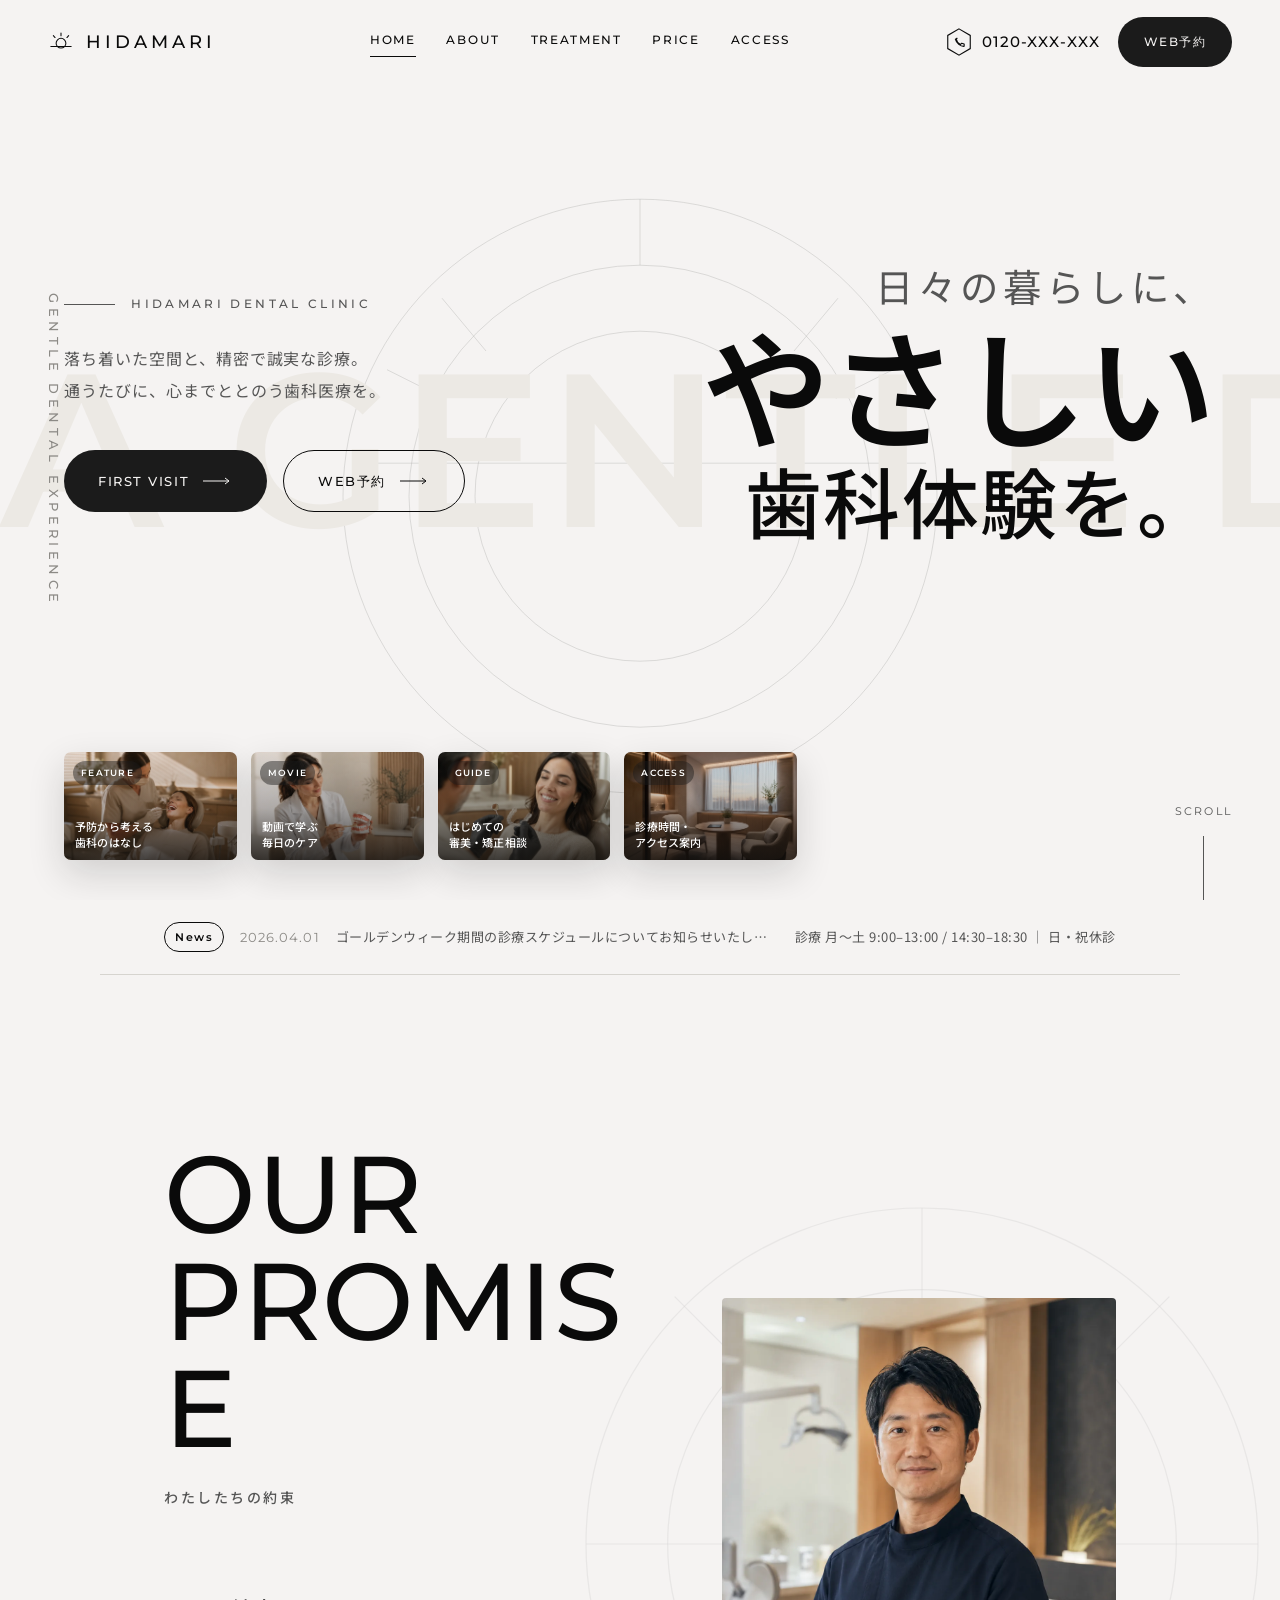
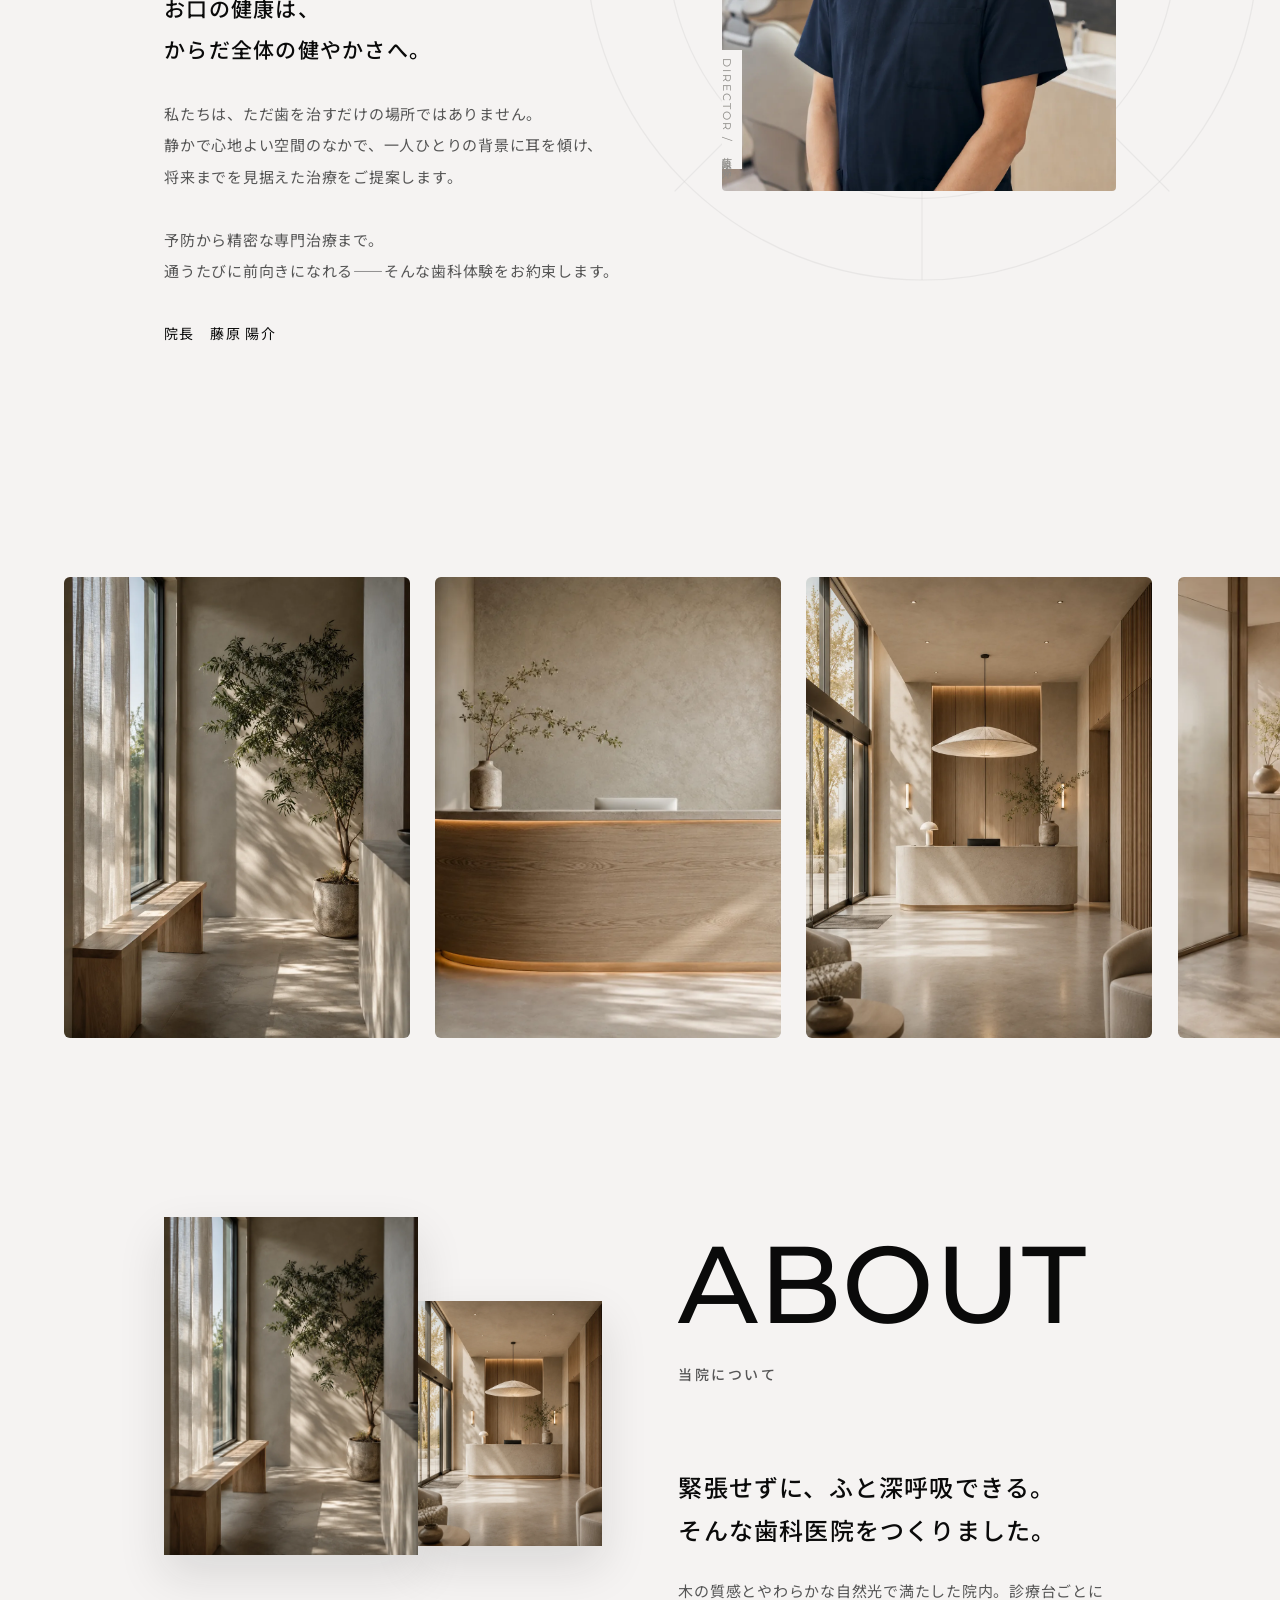
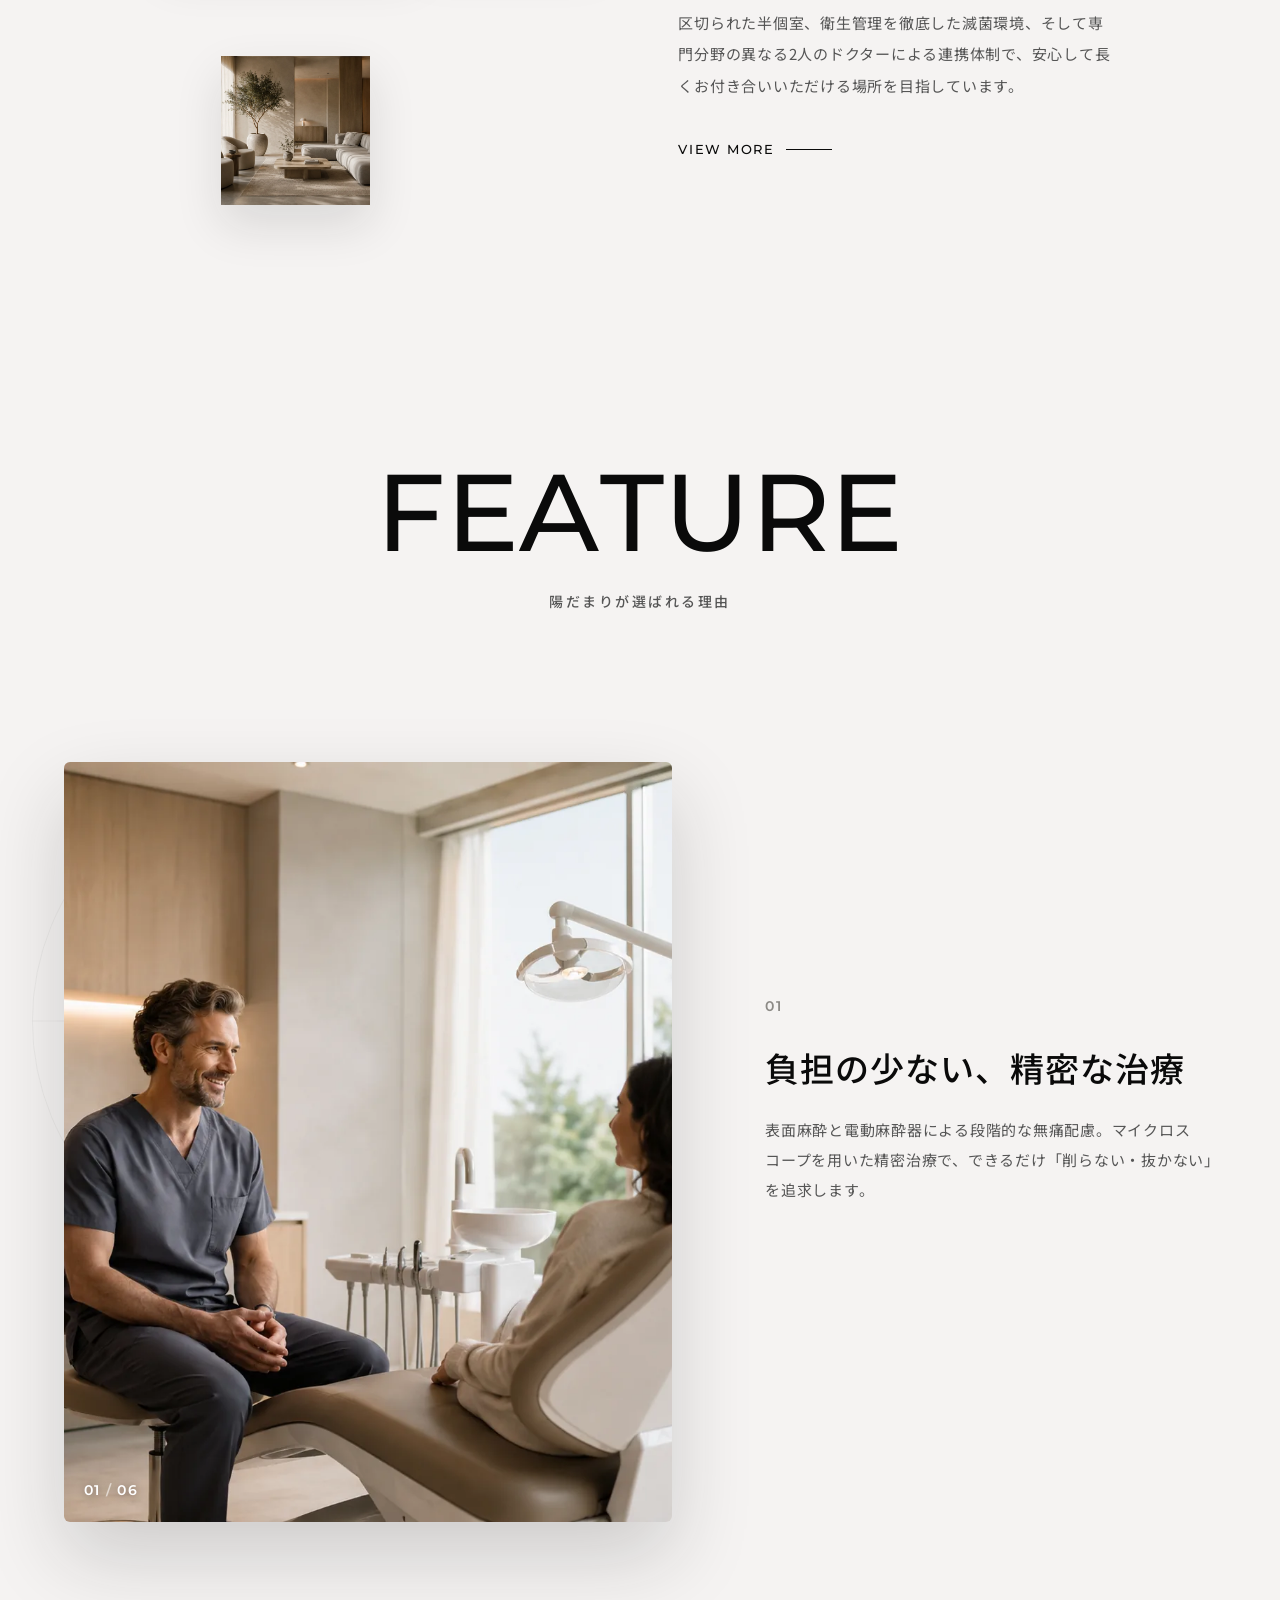
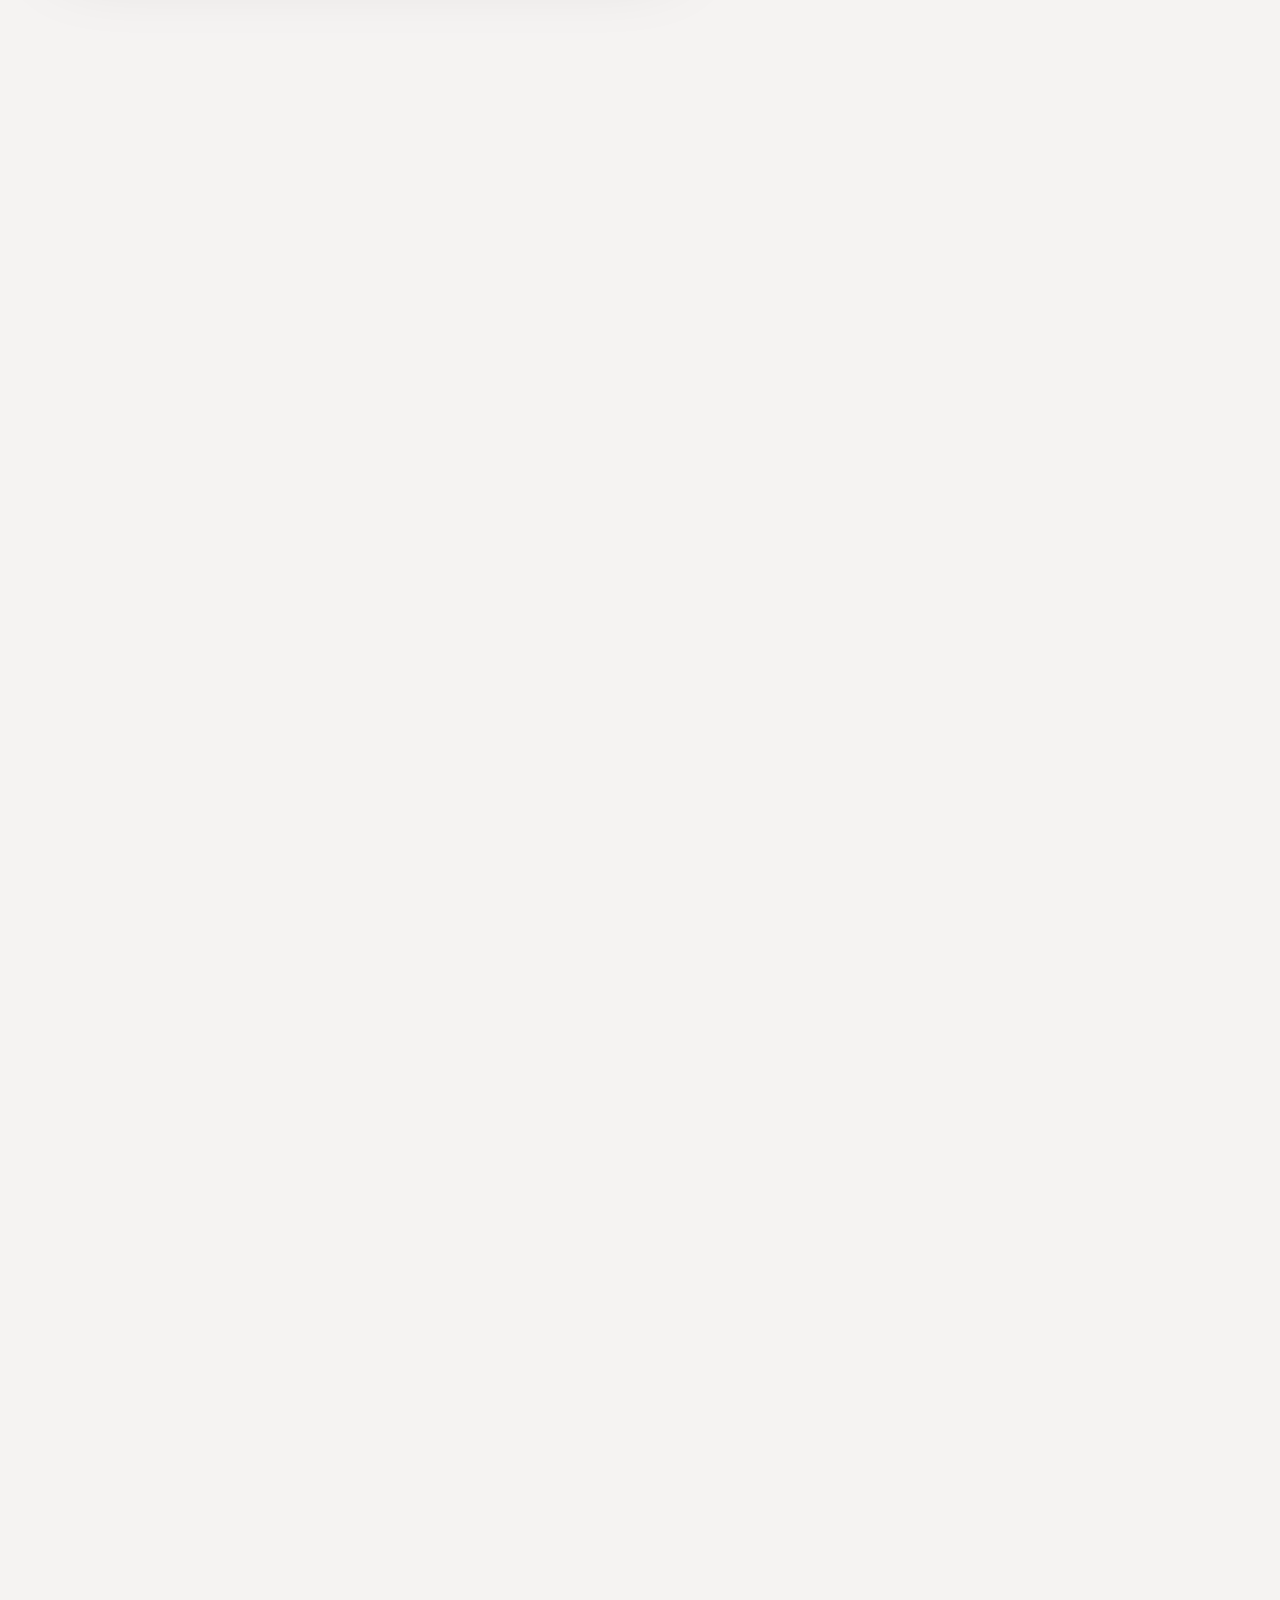
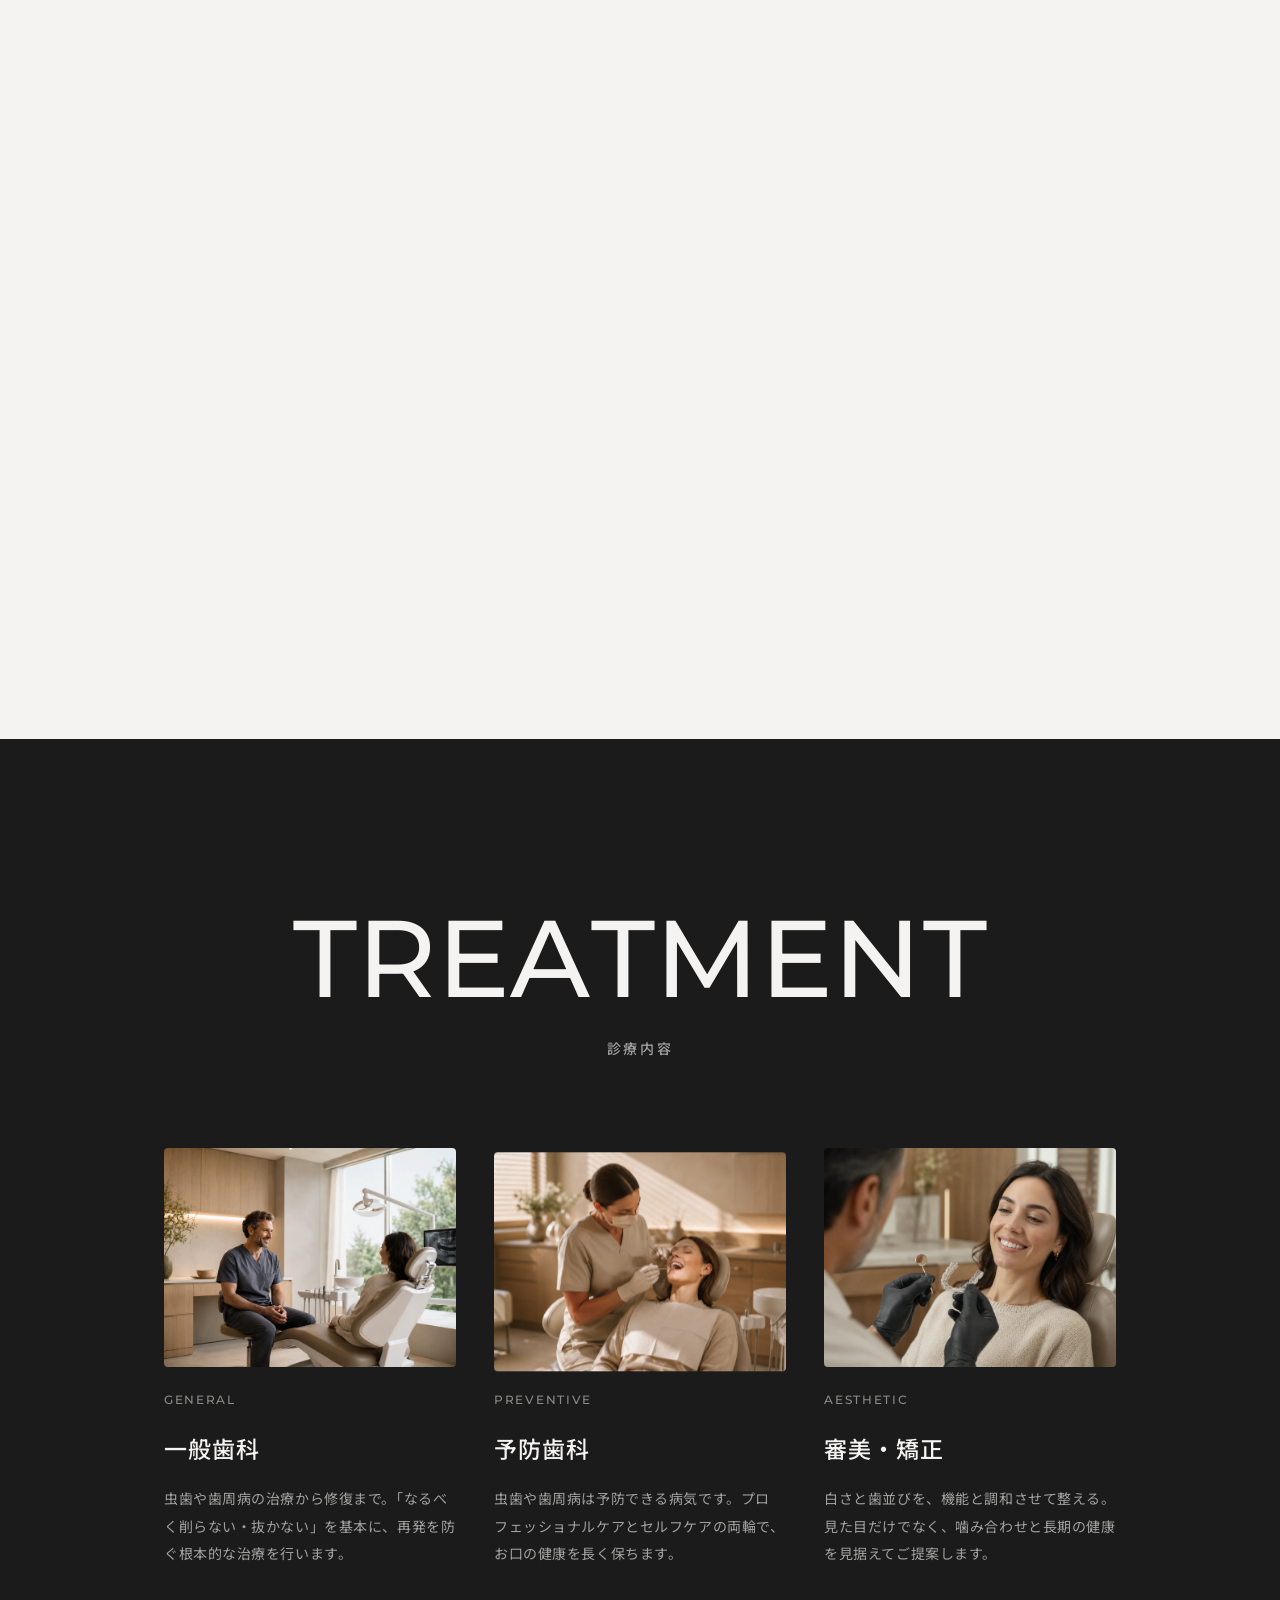
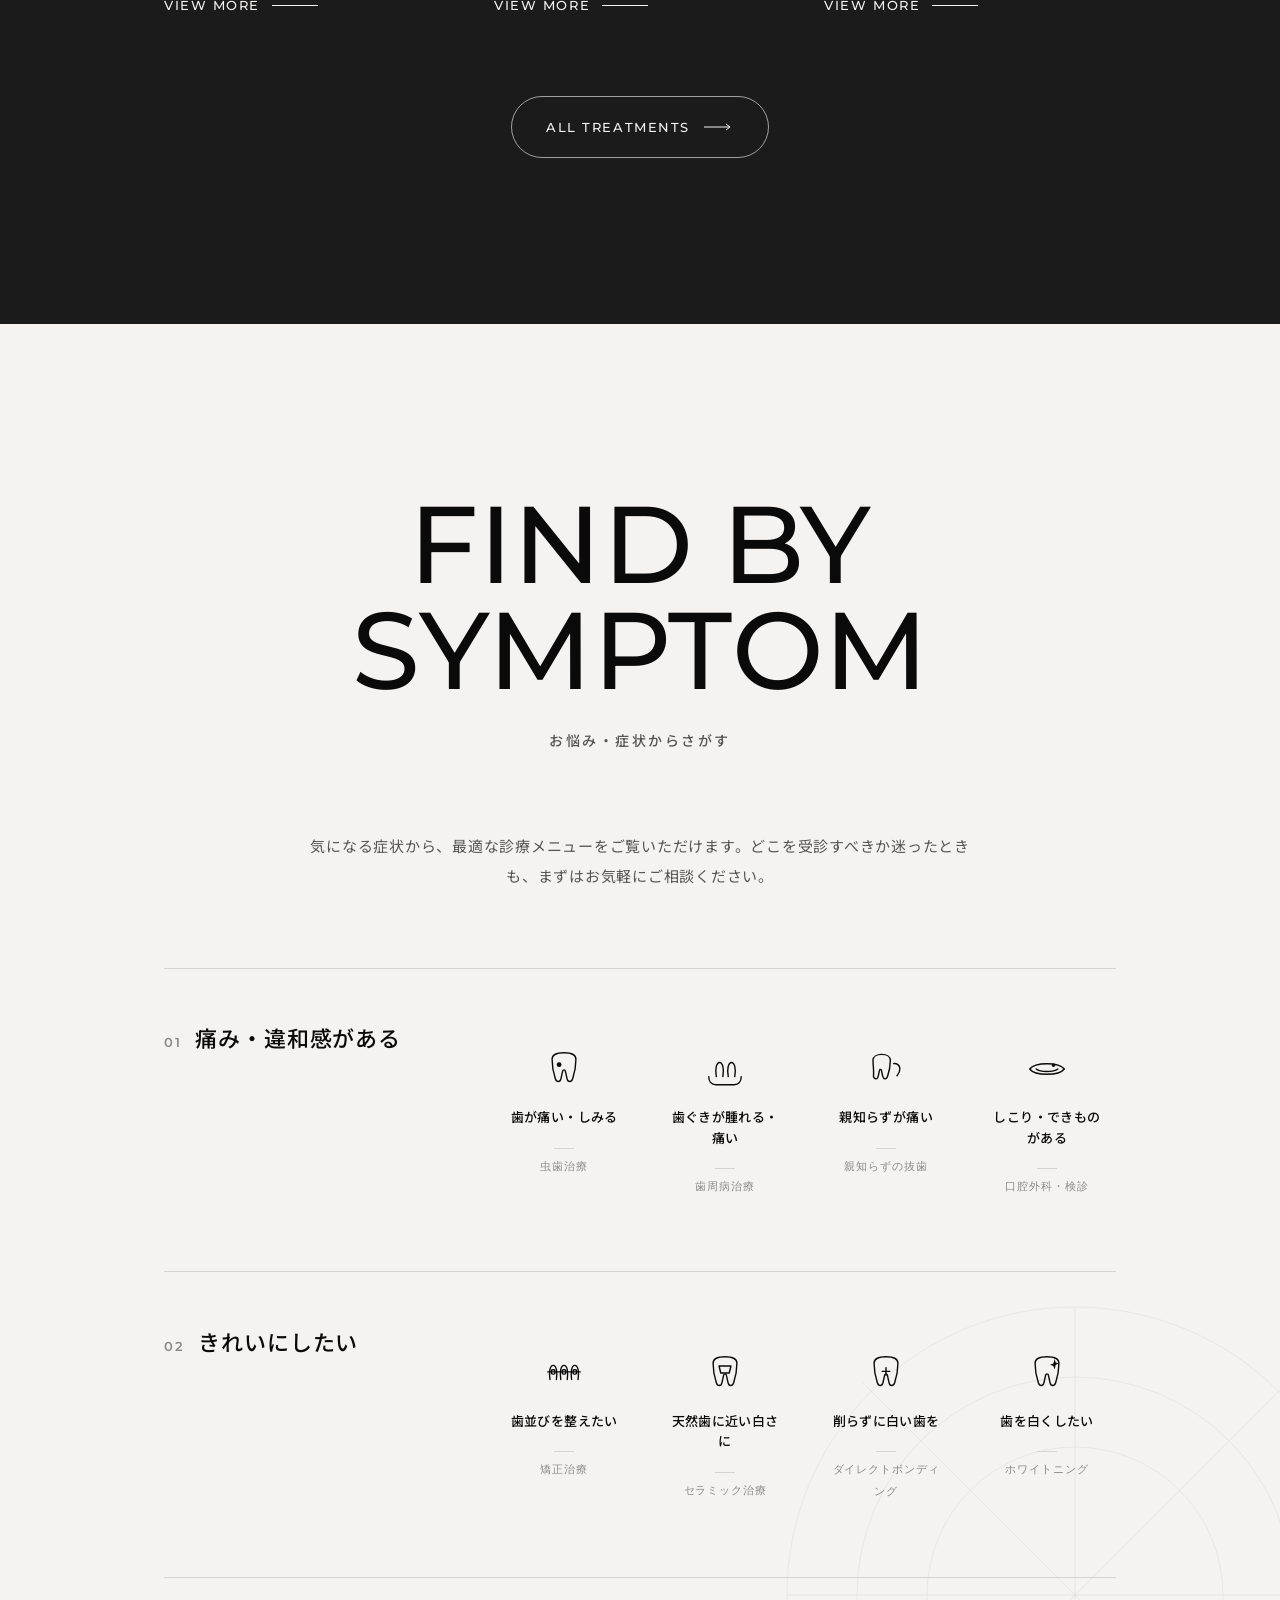
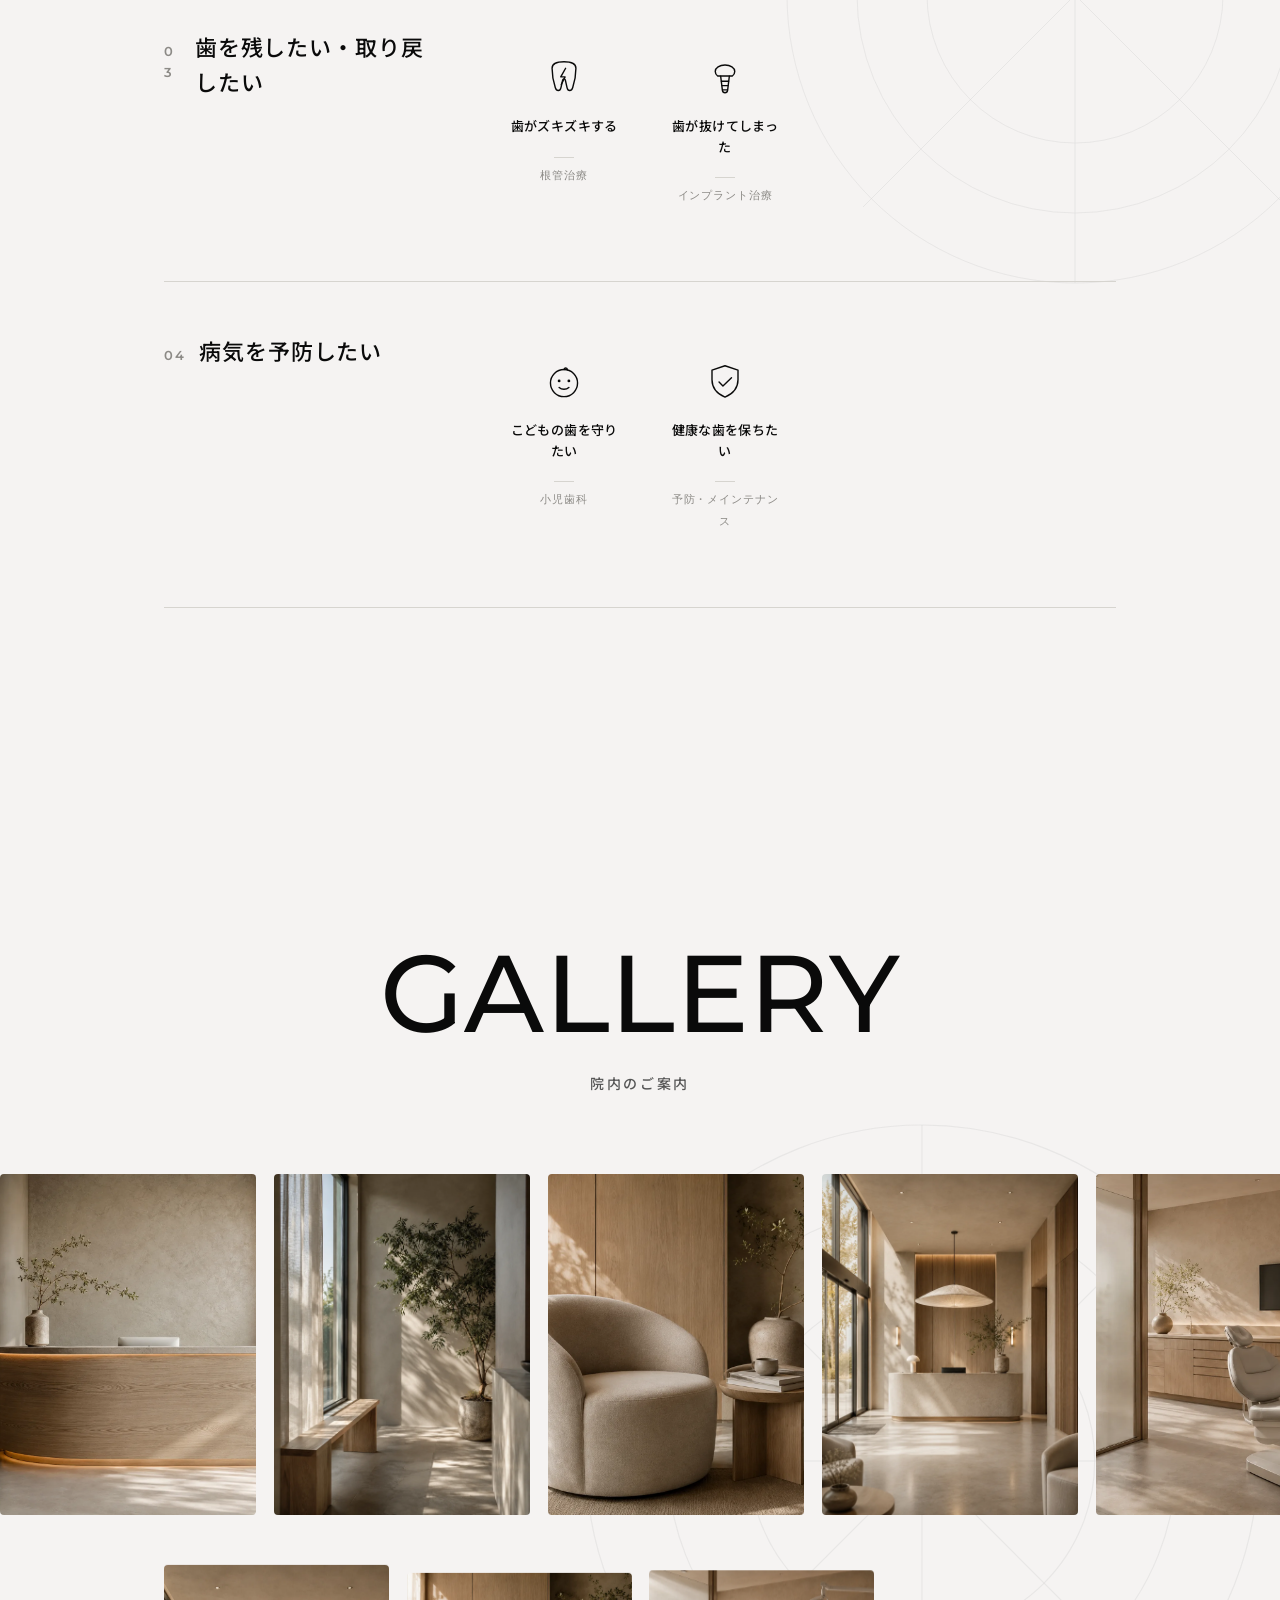
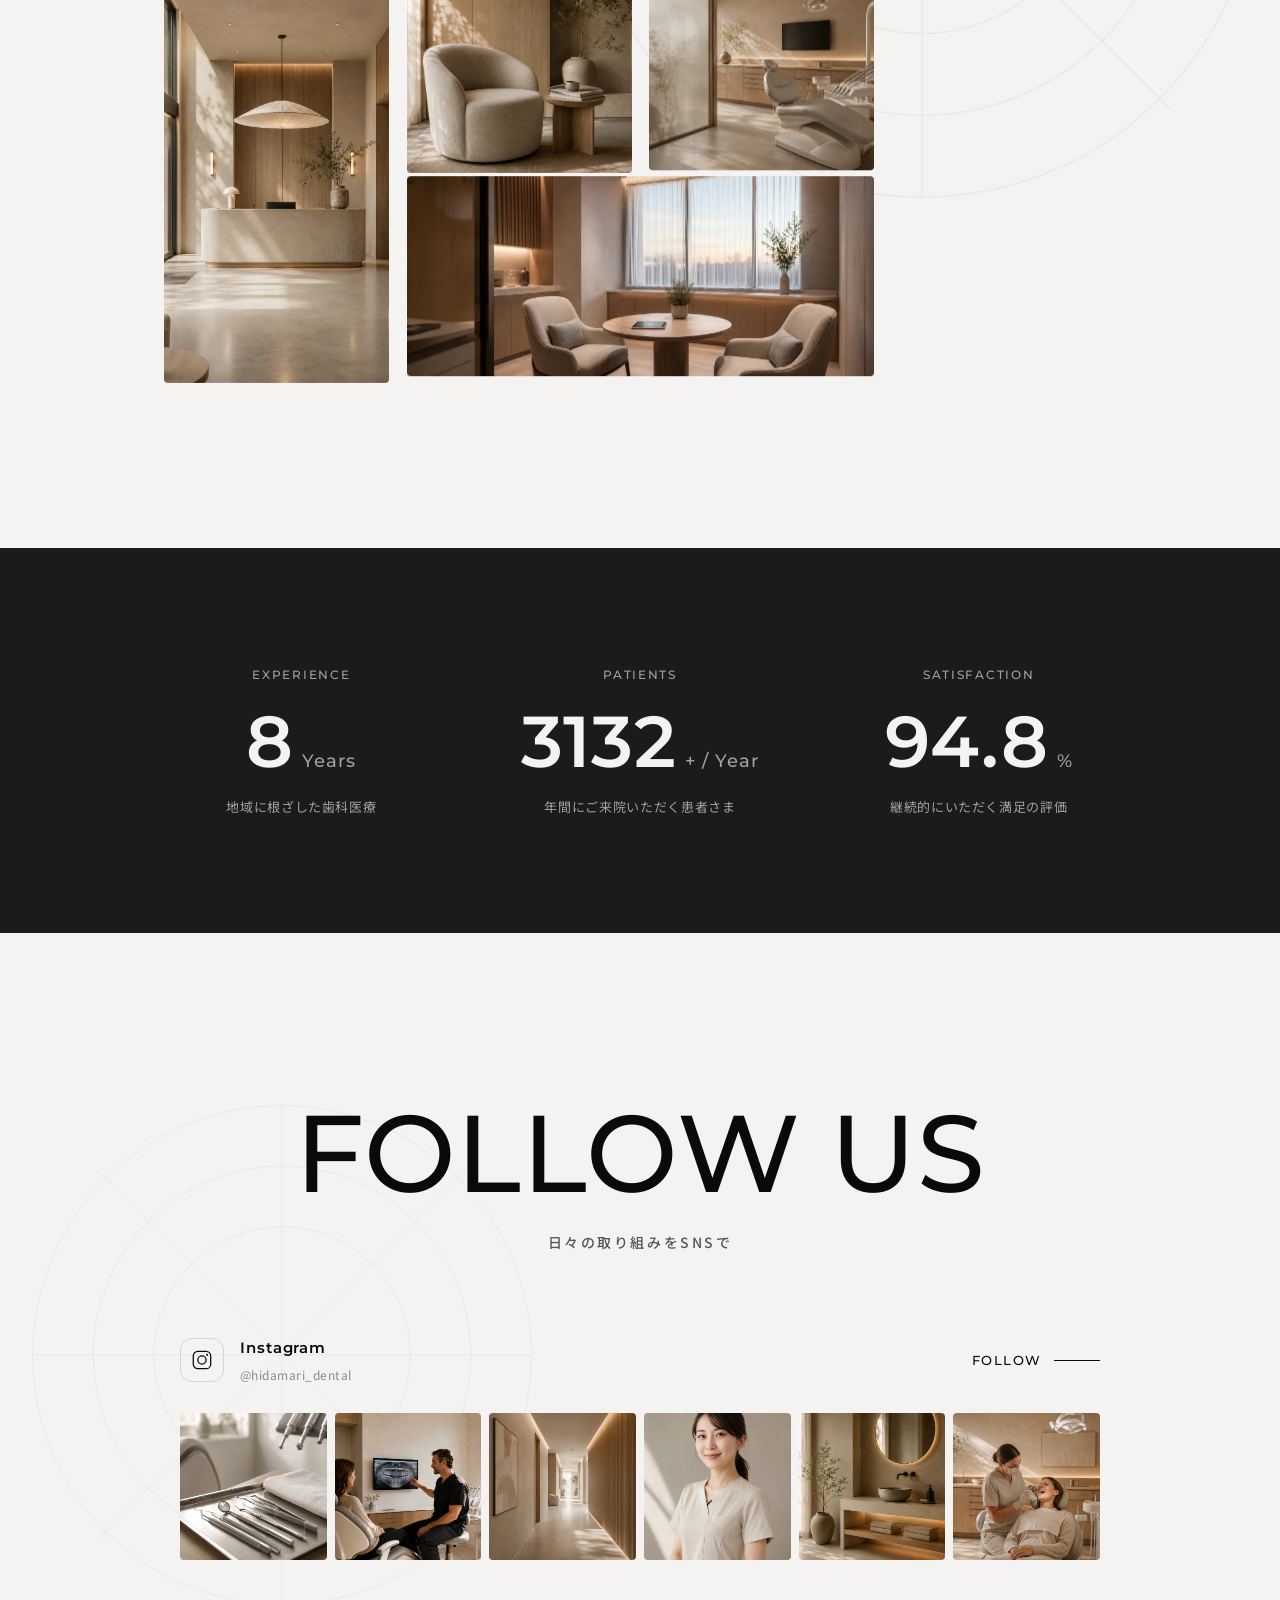
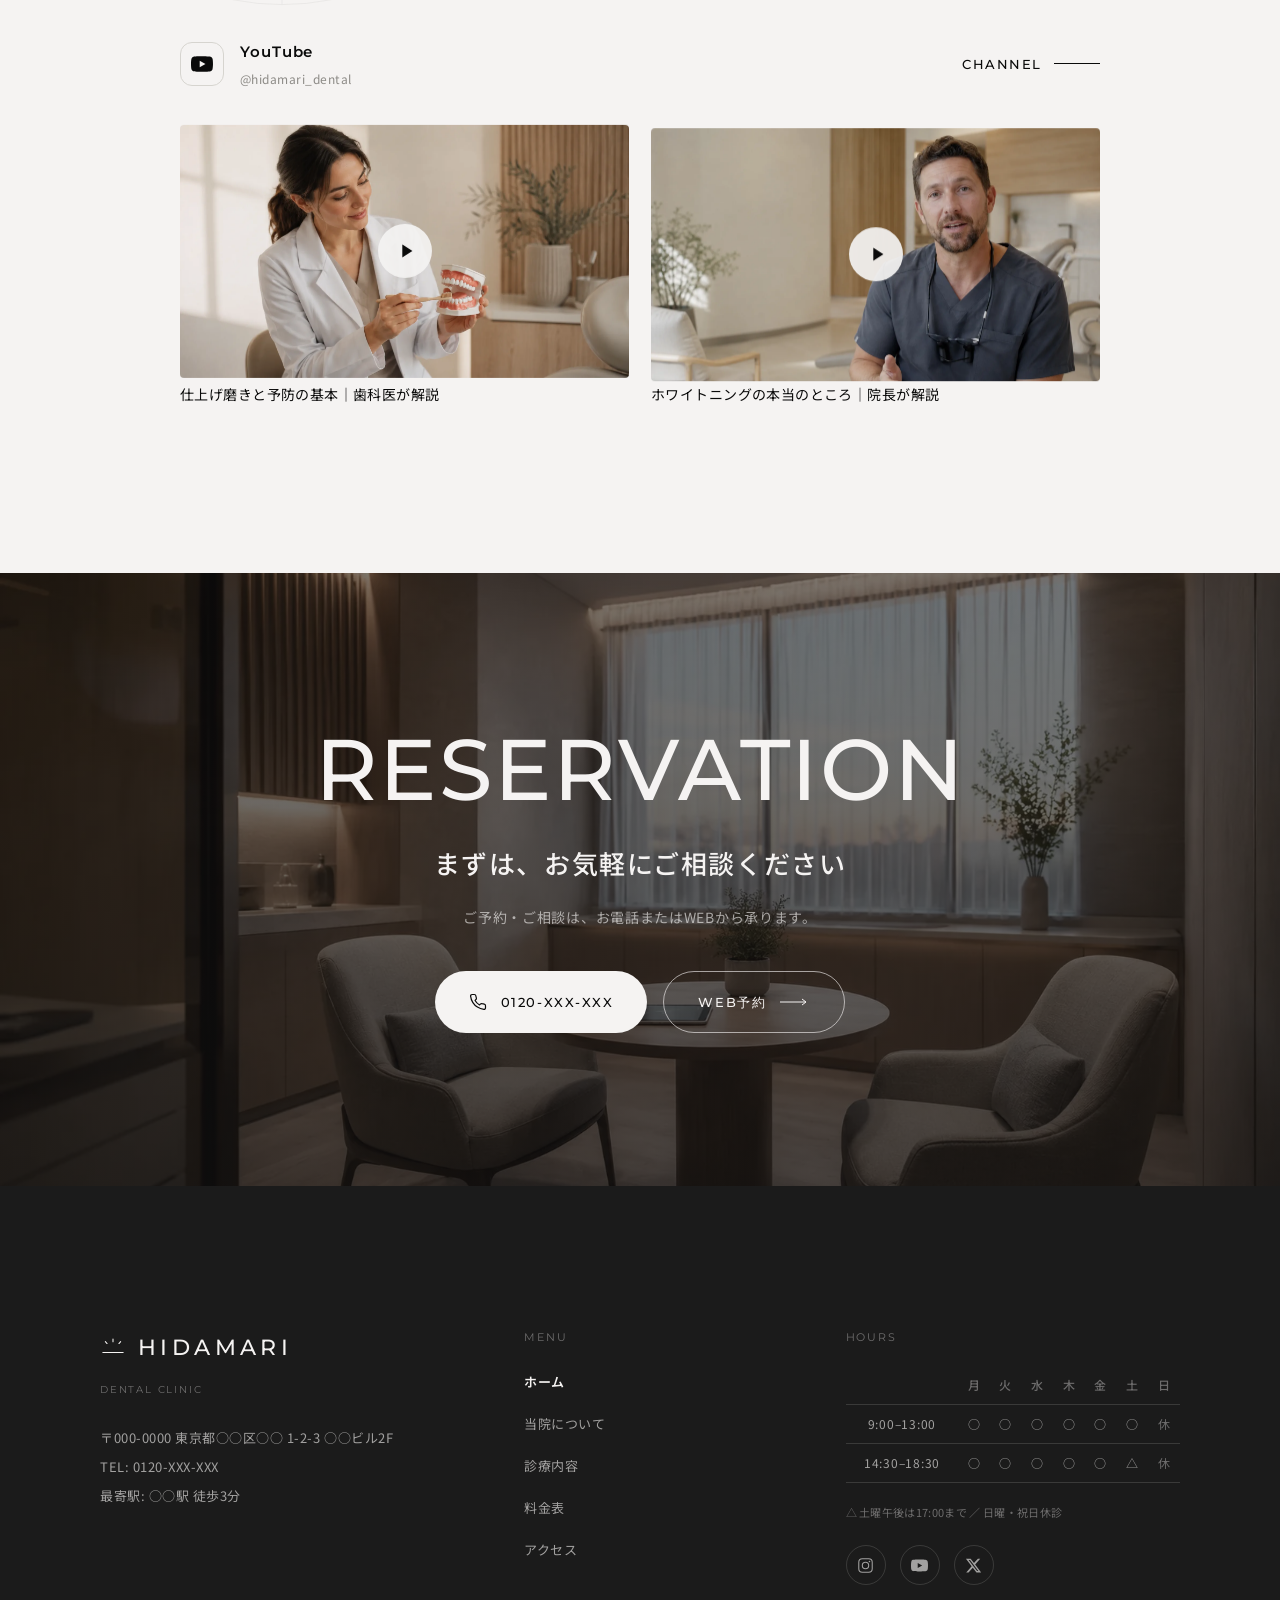
==== commit aa7d20d3: "redesign: DELTA調の無彩色プレミアム＋スクロール演出へ全面刷新 - 配色/タイポ刷新（グレージュ無彩色・Montserrat＋Noto Sans JP・巨大英字×小和文） - Lenis" ====
--- a/index.html
+++ b/index.html
@@ -3,29 +3,27 @@
 <head>
   <meta charset="UTF-8">
   <meta name="viewport" content="width=device-width, initial-scale=1.0, viewport-fit=cover">
-  <title>陽だまりデンタルクリニック | 家族みんなが笑顔で通える歯科医院</title>
-  <meta name="description" content="陽だまりデンタルクリニックは、痛みの少ない治療・丁寧なカウンセリング・キッズスペース完備で、家族みんなが安心して通える歯科医院です。一般歯科・小児歯科・矯正歯科・審美歯科・インプラントに対応。">
+  <title>陽だまりデンタルクリニック | やさしく、上質な歯科体験を</title>
+  <meta name="description" content="陽だまりデンタルクリニックは、落ち着いた空間と精密な診療で「通うたびに心がととのう」歯科体験を提供します。一般歯科・予防・審美・矯正・インプラント・口腔外科に対応。">
   <link rel="canonical" href="https://sumiyakaa.github.io/hidamari-dental/">
-  <!-- OGP / Twitter Card ※本番URL確定後にドメインを差し替え -->
   <meta property="og:type" content="website">
   <meta property="og:site_name" content="陽だまりデンタルクリニック">
   <meta property="og:locale" content="ja_JP">
-  <meta property="og:title" content="陽だまりデンタルクリニック | 家族みんなが笑顔で通える歯科医院">
-  <meta property="og:description" content="痛みの少ない治療・丁寧なカウンセリング・キッズスペース完備で、家族みんなが安心して通える歯科医院です。">
+  <meta property="og:title" content="陽だまりデンタルクリニック | やさしく、上質な歯科体験を">
+  <meta property="og:description" content="落ち着いた空間と精密な診療で「通うたびに心がととのう」歯科体験を。">
   <meta property="og:url" content="https://sumiyakaa.github.io/hidamari-dental/">
   <meta property="og:image" content="https://sumiyakaa.github.io/hidamari-dental/images/hero-fallback.webp">
   <meta name="twitter:card" content="summary_large_image">
-  <meta name="twitter:title" content="陽だまりデンタルクリニック | 家族みんなが笑顔で通える歯科医院">
-  <meta name="twitter:description" content="痛みの少ない治療・丁寧なカウンセリング・キッズスペース完備で、家族みんなが安心して通える歯科医院です。">
+  <meta name="twitter:title" content="陽だまりデンタルクリニック | やさしく、上質な歯科体験を">
+  <meta name="twitter:description" content="落ち着いた空間と精密な診療で「通うたびに心がととのう」歯科体験を。">
   <meta name="twitter:image" content="https://sumiyakaa.github.io/hidamari-dental/images/hero-fallback.webp">
-  <!-- Favicon / アイコン / テーマカラー -->
   <link rel="icon" href="favicon.svg" type="image/svg+xml">
   <link rel="apple-touch-icon" href="apple-touch-icon.png">
   <link rel="manifest" href="site.webmanifest">
-  <meta name="theme-color" content="#3D5E30">
+  <meta name="theme-color" content="#1B1B1B">
   <link rel="preconnect" href="https://fonts.googleapis.com">
   <link rel="preconnect" href="https://fonts.gstatic.com" crossorigin>
-  <link href="https://fonts.googleapis.com/css2?family=Josefin+Sans:wght@300;400;600&family=Noto+Sans+JP:wght@400;500;700&family=Shippori+Mincho:wght@400;500&display=swap" rel="stylesheet">
+  <link href="https://fonts.googleapis.com/css2?family=Montserrat:wght@300;400;500;600&family=Noto+Sans+JP:wght@400;500;700&display=swap" rel="stylesheet">
   <link rel="stylesheet" href="css/base.css">
   <link rel="stylesheet" href="css/components.css">
   <link rel="stylesheet" href="css/top.css">
@@ -38,70 +36,56 @@
         "@id": "#organization",
         "name": "陽だまりデンタルクリニック",
         "alternateName": "HIDAMARI DENTAL CLINIC",
-        "description": "家族みんなが笑顔で通える歯科医院。痛みの少ない治療、丁寧なカウンセリング、キッズスペース完備の総合歯科。",
+        "description": "落ち着いた空間と精密な診療で「通うたびに心がととのう」歯科体験を提供する歯科医院。一般歯科・予防歯科・審美歯科・矯正歯科・インプラント・口腔外科に対応。",
         "telephone": "0120-XXX-XXX",
-        "address": {
-          "@type": "PostalAddress",
-          "addressLocality": "東京都",
-          "addressCountry": "JP"
-        },
+        "address": { "@type": "PostalAddress", "addressLocality": "東京都", "addressCountry": "JP" },
         "openingHoursSpecification": [
-          {
-            "@type": "OpeningHoursSpecification",
-            "dayOfWeek": ["Monday","Tuesday","Wednesday","Thursday","Friday"],
-            "opens": "09:00",
-            "closes": "13:00"
-          },
-          {
-            "@type": "OpeningHoursSpecification",
-            "dayOfWeek": ["Monday","Tuesday","Wednesday","Thursday","Friday"],
-            "opens": "14:30",
-            "closes": "18:30"
-          },
-          {
-            "@type": "OpeningHoursSpecification",
-            "dayOfWeek": "Saturday",
-            "opens": "09:00",
-            "closes": "13:00"
-          },
-          {
-            "@type": "OpeningHoursSpecification",
-            "dayOfWeek": "Saturday",
-            "opens": "14:30",
-            "closes": "17:00"
-          }
+          { "@type": "OpeningHoursSpecification", "dayOfWeek": ["Monday","Tuesday","Wednesday","Thursday","Friday"], "opens": "09:00", "closes": "13:00" },
+          { "@type": "OpeningHoursSpecification", "dayOfWeek": ["Monday","Tuesday","Wednesday","Thursday","Friday"], "opens": "14:30", "closes": "18:30" },
+          { "@type": "OpeningHoursSpecification", "dayOfWeek": "Saturday", "opens": "09:00", "closes": "13:00" },
+          { "@type": "OpeningHoursSpecification", "dayOfWeek": "Saturday", "opens": "14:30", "closes": "17:00" }
         ],
-        "medicalSpecialty": [
-          "General Dentistry",
-          "Pediatric Dentistry",
-          "Preventive Dentistry",
-          "Cosmetic Dentistry",
-          "Orthodontics",
-          "Implant Dentistry",
-          "Oral Surgery"
-        ]
+        "medicalSpecialty": ["General Dentistry","Pediatric Dentistry","Preventive Dentistry","Cosmetic Dentistry","Orthodontics","Implant Dentistry","Oral Surgery"]
       }
     ]
   }
   </script>
 </head>
 <body>
+  <!-- OP ローダー -->
+  <div class="op-loader" aria-hidden="true">
+    <div class="op-loader__inner">
+      <svg class="op-loader__ring" viewBox="0 0 44 44" aria-hidden="true">
+        <circle class="op-bg" cx="22" cy="22" r="20"/>
+        <circle class="op-fg" cx="22" cy="22" r="20"/>
+      </svg>
+      <span class="op-loader__logo">Hidamari</span>
+    </div>
+  </div>
   <a href="#main" class="skip-link">メインコンテンツへスキップ</a>
-  <!-- ============================================================
-       HEADER
-       ============================================================ -->
+
+  <!-- ============================ HEADER ============================ -->
   <header class="header">
-    <a href="index.html" class="header__logo">HIDAMARI DENTAL</a>
-    <nav class="header__nav">
-      <a href="index.html" class="header__nav-link" aria-current="page">HOME</a>
-      <a href="about.html" class="header__nav-link">ABOUT</a>
-      <a href="treatment.html" class="header__nav-link">TREATMENT</a>
-      <a href="price.html" class="header__nav-link">PRICE</a>
-      <a href="access.html" class="header__nav-link">ACCESS</a>
+    <a href="index.html" class="header__logo" aria-label="陽だまりデンタルクリニック">
+      <svg class="header__logo-mark" viewBox="0 0 32 32" fill="none" stroke-width="1.3" stroke-linecap="round" aria-hidden="true">
+        <circle cx="16" cy="17.5" r="6"/>
+        <path d="M16 5v3.4M6.6 8.1l2.1 2.4M25.4 8.1l-2.1 2.4M3.5 21.5h25"/>
+      </svg>
+      <span class="header__logo-text">HIDAMARI</span>
+    </a>
+    <nav class="header__nav" aria-label="グローバルナビ">
+      <a href="index.html" class="header__nav-link" aria-current="page">Home</a>
+      <a href="about.html" class="header__nav-link">About</a>
+      <a href="treatment.html" class="header__nav-link">Treatment</a>
+      <a href="price.html" class="header__nav-link">Price</a>
+      <a href="access.html" class="header__nav-link">Access</a>
     </nav>
     <div class="header__right">
-      <a href="tel:0120-XXX-XXX" class="header__tel">
-        <svg class="header__tel-icon" viewBox="0 0 24 24" fill="none" stroke="currentColor" stroke-width="2" stroke-linecap="round" stroke-linejoin="round"><path d="M22 16.92v3a2 2 0 01-2.18 2 19.79 19.79 0 01-8.63-3.07 19.5 19.5 0 01-6-6 19.79 19.79 0 01-3.07-8.67A2 2 0 014.11 2h3a2 2 0 012 1.72c.127.96.361 1.903.7 2.81a2 2 0 01-.45 2.11L8.09 9.91a16 16 0 006 6l1.27-1.27a2 2 0 012.11-.45c.907.339 1.85.573 2.81.7A2 2 0 0122 16.92z"/></svg>
+      <a href="tel:0120-XXX-XXX" class="header__tel" aria-label="電話 0120-XXX-XXX">
+        <svg class="header__tel-icon" viewBox="0 0 32 32" fill="none" stroke-width="1.2" aria-hidden="true">
+          <polygon points="16,2 28,9 28,23 16,30 4,23 4,9"/>
+          <path d="M13 12.5c.4 2.6 2 4.9 4.5 6.2l1.4-1.4 2.6.9v2.4c-3.9.2-8.3-3.3-9.4-7.6l1.9-1z" stroke-linejoin="round"/>
+        </svg>
         0120-XXX-XXX
       </a>
       <a href="#" class="header__reserve-btn">WEB予約</a>
@@ -115,621 +99,497 @@
 
   <!-- SP Menu Overlay -->
   <div class="sp-menu-overlay">
-    <a href="index.html" class="sp-menu-overlay__link" aria-current="page">HOME<span class="sp-menu-overlay__label">トップ</span></a>
-    <a href="about.html" class="sp-menu-overlay__link">ABOUT<span class="sp-menu-overlay__label">当院について</span></a>
-    <a href="treatment.html" class="sp-menu-overlay__link">TREATMENT<span class="sp-menu-overlay__label">診療内容</span></a>
-    <a href="price.html" class="sp-menu-overlay__link">PRICE<span class="sp-menu-overlay__label">料金表</span></a>
-    <a href="access.html" class="sp-menu-overlay__link">ACCESS<span class="sp-menu-overlay__label">アクセス</span></a>
+    <a href="index.html" class="sp-menu-overlay__link" aria-current="page">Home<span class="sp-menu-overlay__label">トップ</span></a>
+    <a href="about.html" class="sp-menu-overlay__link">About<span class="sp-menu-overlay__label">当院について</span></a>
+    <a href="treatment.html" class="sp-menu-overlay__link">Treatment<span class="sp-menu-overlay__label">診療内容</span></a>
+    <a href="price.html" class="sp-menu-overlay__link">Price<span class="sp-menu-overlay__label">料金表</span></a>
+    <a href="access.html" class="sp-menu-overlay__link">Access<span class="sp-menu-overlay__label">アクセス</span></a>
     <a href="#" class="sp-menu-overlay__reserve">WEB予約</a>
   </div>
 
   <main id="main">
-    <!-- ============================================================
-         S1. Hero
-         ============================================================ -->
+    <!-- ============================ S1. HERO ============================ -->
     <section class="hero">
-      <video class="hero__video" autoplay muted loop playsinline poster="images/hero-fallback.webp">
-        <source src="images/hero-video.mp4" type="video/mp4">
-      </video>
-      <img src="images/hero-fallback.webp" alt="" class="hero__fallback" style="display:none;">
-      <div class="hero__overlay"></div>
-      <div class="hero__komorebi" aria-hidden="true"></div>
-      <div class="hero__content">
-        <div class="hero__eyebrow" aria-hidden="true">
-          <span class="hero__eyebrow-line"></span>
-          <span class="hero__eyebrow-stack">
-            <span class="hero__eyebrow-main">HIDAMARI DENTAL</span>
-            <span class="hero__eyebrow-sub">— DENTAL CLINIC —</span>
-          </span>
-        </div>
-        <h1 class="hero__title-ja" id="hero-title">
-          <span class="hero__line">家族みんなが、</span>
-          <span class="hero__line">笑顔で通える歯科医院。</span>
+      <div class="hero__mark" aria-hidden="true">
+        <svg viewBox="0 0 600 600" fill="none" stroke-width="0.8">
+          <circle cx="300" cy="330" r="150"/>
+          <circle cx="300" cy="330" r="210"/>
+          <circle cx="300" cy="330" r="270"/>
+          <path d="M40 300h520M300 60v60M120 150l40 48M480 150l-40 48M70 215l52 26M530 215l-52 26"/>
+        </svg>
+      </div>
+      <div class="hero__marquee" aria-hidden="true">
+        <span>A GENTLE DENTAL EXPERIENCE&nbsp;·&nbsp;HIDAMARI&nbsp;·&nbsp;</span>
+        <span>A GENTLE DENTAL EXPERIENCE&nbsp;·&nbsp;HIDAMARI&nbsp;·&nbsp;</span>
+      </div>
+      <p class="hero__vtag" aria-hidden="true">Gentle Dental Experience</p>
+      <div class="hero__content u-container">
+        <p class="hero__eyebrow"><span class="hero__eyebrow-bar"></span>HIDAMARI DENTAL CLINIC</p>
+        <h1 class="hero__title">
+          <span class="hero__t hero__t--lead reveal-mask reveal-mask--hero"><span>日々の暮らしに、</span></span>
+          <span class="hero__t hero__t--big reveal-mask reveal-mask--hero d2"><span>やさしい</span></span>
+          <span class="hero__t hero__t--mid reveal-mask reveal-mask--hero d3"><span>歯科体験を。</span></span>
         </h1>
-        <div class="hero__ornament" aria-hidden="true">
-          <span class="hero__ornament-line"></span>
-          <svg class="hero__ornament-icon" viewBox="0 0 32 32" fill="none" stroke="currentColor" stroke-width="1.3" stroke-linecap="round">
-            <circle cx="16" cy="16" r="4.5"/>
-            <path d="M16 4v3M16 25v3M4 16h3M25 16h3M7.4 7.4l2.1 2.1M22.5 22.5l2.1 2.1M7.4 24.6l2.1-2.1M22.5 9.5l2.1-2.1"/>
-          </svg>
-          <span class="hero__ornament-line"></span>
-        </div>
-        <div class="hero__buttons">
-          <div class="hero__btn-group">
-            <span class="hero__btn-eyebrow">FIRST VISIT</span>
-            <a href="about.html" class="hero__btn hero__btn--primary">
-              <span class="hero__btn-text">初めての方へ</span>
-              <span class="hero__btn-arrow" aria-hidden="true">
-                <svg viewBox="0 0 32 10" fill="none" stroke="currentColor" stroke-width="1.3" stroke-linecap="round" stroke-linejoin="round"><path d="M0 5h28M23 1l5 4-5 4"/></svg>
-              </span>
+        <div class="hero__intro">
+          <p class="hero__lead">落ち着いた空間と、精密で誠実な診療。<br>通うたびに、心までととのう歯科医療を。</p>
+          <div class="hero__buttons">
+            <a href="about.html" class="btn btn--solid">
+              First Visit
+              <svg class="btn__arrow" viewBox="0 0 30 8" fill="none" stroke="currentColor" stroke-width="1"><path d="M0 4h26M22 1l4 3-4 3"/></svg>
             </a>
-          </div>
-          <div class="hero__btn-group">
-            <span class="hero__btn-eyebrow">RESERVATION</span>
-            <a href="#" class="hero__btn hero__btn--secondary">
-              <span class="hero__btn-text">WEB予約</span>
-              <span class="hero__btn-arrow" aria-hidden="true">
-                <svg viewBox="0 0 32 10" fill="none" stroke="currentColor" stroke-width="1.3" stroke-linecap="round" stroke-linejoin="round"><path d="M0 5h28M23 1l5 4-5 4"/></svg>
-              </span>
+            <a href="#" class="btn btn--outline">
+              Web予約
+              <svg class="btn__arrow" viewBox="0 0 30 8" fill="none" stroke="currentColor" stroke-width="1"><path d="M0 4h26M22 1l4 3-4 3"/></svg>
             </a>
           </div>
         </div>
       </div>
+      <div class="hero__banners" aria-label="特集・お知らせ">
+        <a href="treatment.html#preventive" class="hero__banner">
+          <img src="images/preventive.webp" alt="" loading="eager">
+          <span class="hero__banner-tag">Feature</span>
+          <span class="hero__banner-label">予防から考える<br>歯科のはなし</span>
+        </a>
+        <a href="#" class="hero__banner">
+          <img src="images/youtube-thumb-1.webp" alt="" loading="eager">
+          <span class="hero__banner-tag">Movie</span>
+          <span class="hero__banner-label">動画で学ぶ<br>毎日のケア</span>
+        </a>
+        <a href="treatment.html#cosmetic" class="hero__banner">
+          <img src="images/treatment-3.webp" alt="" loading="eager">
+          <span class="hero__banner-tag">Guide</span>
+          <span class="hero__banner-label">はじめての<br>審美・矯正相談</span>
+        </a>
+        <a href="access.html" class="hero__banner">
+          <img src="images/interior-10.webp" alt="" loading="eager">
+          <span class="hero__banner-tag">Access</span>
+          <span class="hero__banner-label">診療時間・<br>アクセス案内</span>
+        </a>
+      </div>
       <div class="hero__scroll">
-        <span class="hero__scroll-text">scroll</span>
-        <svg class="hero__scroll-icon" viewBox="0 0 24 24" fill="none" stroke="currentColor" stroke-width="2"><path d="M12 5v14M5 12l7 7 7-7"/></svg>
-      </div>
-    </section>
-
-    <!-- ============================================================
-         S2. お知らせバー + 診療時間帯
-         ============================================================ -->
-    <div class="info-bar">
-      <div class="info-bar__news">
-        <span class="info-bar__news-badge">NEWS</span>
-        <span class="info-bar__news-date">2026.04.01</span>
-        <span class="info-bar__news-text">GW期間中の診療スケジュールについてお知らせいたします</span>
-      </div>
-      <div class="info-bar__hours">診療時間: 月〜土 9:00-13:00 / 14:30-18:30　日祝休診</div>
+        <span class="hero__scroll-text">Scroll</span>
+        <span class="hero__scroll-line"></span>
+      </div>
+    </section>
+
+    <!-- ============================ S2. INFO BAR ============================ -->
+    <div class="info-bar u-container">
+      <p class="info-bar__news">
+        <span class="info-bar__badge">News</span>
+        <span class="info-bar__date">2026.04.01</span>
+        <span class="info-bar__text">ゴールデンウィーク期間の診療スケジュールについてお知らせいたします。</span>
+      </p>
+      <p class="info-bar__hours">診療 月〜土 9:00–13:00 / 14:30–18:30 ｜ 日・祝休診</p>
     </div>
 
-    <!-- ============================================================
-         S3. 診療科目アイコンナビ
-         ============================================================ -->
-    <section class="treatment-nav fade-up">
-      <div class="treatment-nav__grid">
-        <a href="treatment.html#general" class="treatment-nav__item">
-          <div class="treatment-nav__icon">
-            <svg viewBox="0 0 32 32"><path d="M16 4c-3 0-5.5 2-6 5-1 0-3 1-3 4s2 4 4 4c1.5 3 3.5 5 5 5s3.5-2 5-5c2 0 4-1 4-4s-2-4-3-4c-.5-3-3-5-6-5z"/></svg>
-          </div>
-          <span class="treatment-nav__label">一般歯科</span>
-        </a>
-        <a href="treatment.html#pediatric" class="treatment-nav__item">
-          <div class="treatment-nav__icon">
-            <svg viewBox="0 0 32 32"><circle cx="16" cy="10" r="5"/><path d="M8 28c0-4.4 3.6-8 8-8s8 3.6 8 8"/><path d="M13 8l-1-3M19 8l1-3"/></svg>
-          </div>
-          <span class="treatment-nav__label">小児歯科</span>
-        </a>
-        <a href="treatment.html#preventive" class="treatment-nav__item">
-          <div class="treatment-nav__icon">
-            <svg viewBox="0 0 32 32"><path d="M16 4l3 6 7 1-5 5 1 7-6-3-6 3 1-7-5-5 7-1z"/></svg>
-          </div>
-          <span class="treatment-nav__label">予防歯科</span>
-        </a>
-        <a href="treatment.html#cosmetic" class="treatment-nav__item">
-          <div class="treatment-nav__icon">
-            <svg viewBox="0 0 32 32"><path d="M16 4c-3 0-5.5 2-6 5-1 0-3 1-3 4s2 4 4 4c1.5 3 3.5 5 5 5s3.5-2 5-5c2 0 4-1 4-4s-2-4-3-4c-.5-3-3-5-6-5z"/><path d="M12 16l3 2 5-6" stroke-width="2"/></svg>
-          </div>
-          <span class="treatment-nav__label">審美歯科</span>
-        </a>
-        <a href="treatment.html#orthodontics" class="treatment-nav__item">
-          <div class="treatment-nav__icon">
-            <svg viewBox="0 0 32 32"><rect x="6" y="12" width="20" height="8" rx="4"/><line x1="11" y1="12" x2="11" y2="20"/><line x1="16" y1="12" x2="16" y2="20"/><line x1="21" y1="12" x2="21" y2="20"/></svg>
-          </div>
-          <span class="treatment-nav__label">矯正歯科</span>
-        </a>
-        <a href="treatment.html#implant" class="treatment-nav__item">
-          <div class="treatment-nav__icon">
-            <svg viewBox="0 0 32 32"><path d="M16 4v8M13 12h6l-1 8h-4l-1-8zM14 20l-.5 8h5l-.5-8"/></svg>
-          </div>
-          <span class="treatment-nav__label">インプラント</span>
-        </a>
-        <a href="treatment.html#oral-surgery" class="treatment-nav__item">
-          <div class="treatment-nav__icon">
-            <svg viewBox="0 0 32 32"><path d="M8 8h16v12c0 4-3.6 8-8 8s-8-4-8-8V8z"/><path d="M12 12h8M12 16h8"/></svg>
-          </div>
-          <span class="treatment-nav__label">口腔外科</span>
-        </a>
-      </div>
-    </section>
-
-    <!-- ============================================================
-         S4. コンセプト
-         ============================================================ -->
-    <section class="concept">
-      <div class="concept__hero" data-parallax="0.3">
-        <img src="images/interior-1.webp" alt="陽だまりデンタルクリニック院内" loading="lazy">
-        <div class="concept__hero-overlay">
-          <span class="section-label" style="color: #fff;">CONCEPT</span>
-          <h2 class="section-heading" style="color: #fff;">当院が「大切に」していること</h2>
-        </div>
-      </div>
-      <div class="concept__body">
-        <div class="concept__text slide-in-left">
-          <p class="concept__lead">「お口の健康は、からだ全体の健康へ」</p>
-          <p class="concept__desc">
-            私たちは歯を治すだけの場所ではなく、<br>
-            ご家族みんなが笑顔で通い続けられる場所を目指しています。<br><br>
-            お子さまの初めての歯科体験から、<br>
-            ご高齢の方の入れ歯のご相談まで——<br>
-            一人ひとりに寄り添った治療を大切にしています。
-          </p>
-          <p class="concept__signature">院長　藤原 陽介</p>
-        </div>
-        <div class="concept__image slide-in-right">
-          <img src="images/director.webp" alt="院長 藤原陽介" loading="lazy">
-        </div>
-      </div>
-    </section>
-
-    <!-- ============================================================
-         S5. 選ばれる6つの理由
-         ============================================================ -->
-    <section class="reasons">
-      <div class="section-title--center fade-up">
-        <span class="section-label">REASONS</span>
-        <h2 class="section-heading">選ばれる6つの理由</h2>
-        <p class="section-sub">陽だまりデンタルが大切にしていること</p>
-      </div>
-      <div class="reasons__grid">
-        <div class="reasons__card fade-up stagger-1">
-          <div class="reasons__card-image-wrap">
-            <img src="images/treatment-1.webp" alt="痛みの少ない治療" class="reasons__card-image" loading="lazy">
-          </div>
-          <div class="reasons__card-body">
-            <span class="reasons__card-number">01</span>
-            <h3 class="reasons__card-title">痛みの少ない治療</h3>
-            <p class="reasons__card-desc">表面麻酔ジェル＋電動麻酔器の2段階で、注射の痛みを最小限に抑えます。お子さまも安心して治療を受けられます。</p>
-          </div>
-        </div>
-        <div class="reasons__card fade-up stagger-2">
-          <div class="reasons__card-image-wrap">
-            <img src="images/treatment-2.webp" alt="丁寧なカウンセリング" class="reasons__card-image" loading="lazy">
-          </div>
-          <div class="reasons__card-body">
-            <span class="reasons__card-number">02</span>
-            <h3 class="reasons__card-title">丁寧なカウンセリング</h3>
-            <p class="reasons__card-desc">治療前に必ずモニターを使って説明。患者さまが納得された上で治療を開始します。不安なことは何でもご質問ください。</p>
-          </div>
-        </div>
-        <div class="reasons__card fade-up stagger-3">
-          <div class="reasons__card-image-wrap">
-            <img src="images/interior-2.webp" alt="キッズスペース完備" class="reasons__card-image" loading="lazy">
-          </div>
-          <div class="reasons__card-body">
-            <span class="reasons__card-number">03</span>
-            <h3 class="reasons__card-title">キッズスペース完備</h3>
-            <p class="reasons__card-desc">保育士資格を持つスタッフが在籍。絵本やおもちゃを揃えたキッズスペースで、お子さま連れでも安心してご来院いただけます。</p>
-          </div>
-        </div>
-        <div class="reasons__card fade-up stagger-4">
-          <div class="reasons__card-image-wrap">
-            <img src="images/treatment-3.webp" alt="夫婦2人の専門医体制" class="reasons__card-image" loading="lazy">
-          </div>
-          <div class="reasons__card-body">
-            <span class="reasons__card-number">04</span>
-            <h3 class="reasons__card-title">夫婦2人の専門医体制</h3>
-            <p class="reasons__card-desc">口腔外科認定医の院長と矯正歯科認定医の副院長。2つの専門分野が連携し、ご家族のお口の健康を総合的にサポートします。</p>
-          </div>
-        </div>
-        <div class="reasons__card fade-up stagger-5">
-          <div class="reasons__card-image-wrap">
-            <img src="images/equipment-1.webp" alt="最新設備の導入" class="reasons__card-image" loading="lazy">
-          </div>
-          <div class="reasons__card-body">
-            <span class="reasons__card-number">05</span>
-            <h3 class="reasons__card-title">最新設備の導入</h3>
-            <p class="reasons__card-desc">歯科用CT・マイクロスコープ・口腔内スキャナーを完備。精密な診断と低侵襲な治療を実現します。</p>
-          </div>
-        </div>
-        <div class="reasons__card fade-up stagger-6">
-          <div class="reasons__card-image-wrap">
-            <img src="images/treatment-4.webp" alt="予防重視の診療" class="reasons__card-image" loading="lazy">
-          </div>
-          <div class="reasons__card-body">
-            <span class="reasons__card-number">06</span>
-            <h3 class="reasons__card-title">予防重視の診療</h3>
-            <p class="reasons__card-desc">定期検診プログラムで虫歯・歯周病を未然に防ぎます。「治す」から「防ぐ」へ。一生モノの歯を守るお手伝いをします。</p>
-          </div>
-        </div>
-      </div>
-    </section>
-
-    <!-- ============================================================
-         S6. 診療内容ハイライト
-         ============================================================ -->
-    <section class="treatment-highlight">
-      <div class="treatment-highlight__bg-texture"></div>
-      <div class="section-title--center fade-up" style="position:relative; z-index:1;">
-        <span class="section-label">TREATMENT</span>
-        <h2 class="section-heading">診療内容</h2>
-        <p class="section-sub">お口のお悩み、なんでもご相談ください</p>
-      </div>
-      <div class="treatment-highlight__list">
-        <div class="treatment-highlight__item fade-up">
-          <div class="treatment-highlight__image">
-            <img src="images/treatment-5.webp" alt="一般歯科の治療風景" loading="lazy">
-          </div>
-          <div class="treatment-highlight__text">
-            <span class="treatment-highlight__label">GENERAL</span>
-            <h3 class="treatment-highlight__title">一般歯科</h3>
-            <p class="treatment-highlight__desc">虫歯や歯周病の治療から詰め物・被せ物の修復まで。「なるべく歯を削らない・抜かない」治療を基本方針としています。</p>
-            <a href="treatment.html#general" class="treatment-highlight__link">詳しくはこちら →</a>
-          </div>
-        </div>
-        <div class="treatment-highlight__item fade-up">
-          <div class="treatment-highlight__image">
-            <img src="images/treatment-6.webp" alt="小児歯科の治療風景" loading="lazy">
-          </div>
-          <div class="treatment-highlight__text">
-            <span class="treatment-highlight__label">PEDIATRIC</span>
-            <h3 class="treatment-highlight__title">小児歯科</h3>
-            <p class="treatment-highlight__desc">お子さまの「初めての歯医者」を大切にします。無理に治療はせず、まずは歯科医院の雰囲気に慣れることから始めます。</p>
-            <a href="treatment.html#pediatric" class="treatment-highlight__link">詳しくはこちら →</a>
-          </div>
-        </div>
-        <div class="treatment-highlight__item fade-up">
-          <div class="treatment-highlight__image">
-            <img src="images/preventive.webp" alt="歯科衛生士による予防歯科のプロフェッショナルケア" loading="lazy">
-          </div>
-          <div class="treatment-highlight__text">
-            <span class="treatment-highlight__label">PREVENTIVE</span>
-            <h3 class="treatment-highlight__title">予防歯科</h3>
-            <p class="treatment-highlight__desc">虫歯や歯周病は予防できる病気です。定期的なプロフェッショナルケアと毎日のセルフケアの両輪で、お口の健康を守ります。</p>
-            <a href="treatment.html#preventive" class="treatment-highlight__link">詳しくはこちら →</a>
-          </div>
-        </div>
-      </div>
-    </section>
-
-    <!-- ============================================================
-         S7. 院内ギャラリー + マーキー
-         ============================================================ -->
-    <section class="gallery">
-      <div class="gallery__title-area section-title--center fade-up">
-        <span class="section-label">GALLERY</span>
-        <h2 class="section-heading">院内のご紹介</h2>
-      </div>
-
-      <!-- マーキー -->
-      <div class="gallery-marquee">
-        <div class="gallery-marquee__track">
-          <img src="images/interior-1.webp" alt="院内写真1" class="gallery-marquee__img" loading="lazy">
-          <img src="images/interior-2.webp" alt="院内写真2" class="gallery-marquee__img" loading="lazy">
-          <img src="images/interior-3.webp" alt="院内写真3" class="gallery-marquee__img" loading="lazy">
-          <img src="images/interior-4.webp" alt="院内写真4" class="gallery-marquee__img" loading="lazy">
-          <img src="images/interior-5.webp" alt="院内写真5" class="gallery-marquee__img" loading="lazy">
-          <img src="images/interior-6.webp" alt="院内写真6" class="gallery-marquee__img" loading="lazy">
-          <img src="images/interior-7.webp" alt="院内写真7" class="gallery-marquee__img" loading="lazy">
-          <img src="images/interior-8.webp" alt="院内写真8" class="gallery-marquee__img" loading="lazy">
-        </div>
-      </div>
-
-      <!-- モザイクグリッド -->
-      <div class="gallery-mosaic fade-up">
-        <div class="gallery-mosaic__item">
-          <img src="images/interior-9.webp" alt="院内写真 受付" loading="lazy">
-        </div>
-        <div class="gallery-mosaic__item">
-          <img src="images/interior-3.webp" alt="院内写真 待合室" loading="lazy">
-        </div>
-        <div class="gallery-mosaic__item">
-          <img src="images/interior-4.webp" alt="院内写真 診察室" loading="lazy">
-        </div>
-        <div class="gallery-mosaic__item">
-          <img src="images/interior-5.webp" alt="院内写真 キッズスペース" loading="lazy">
-        </div>
-      </div>
-    </section>
-
-    <!-- ============================================================
-         S8. 数字で見る陽だまりデンタル
-         ============================================================ -->
-    <section class="stats fade-up">
-      <div class="stats__grid">
-        <div class="stats__item">
-          <p class="stats__label">EXPERIENCE</p>
-          <p class="stats__text">開業から</p>
-          <p class="stats__number"><span data-count="8" data-suffix=" 年">0 年</span></p>
-          <p class="stats__text">地域に根差した<br>歯科医療を提供</p>
-        </div>
-        <div class="stats__item">
-          <p class="stats__label">PATIENTS</p>
-          <p class="stats__text">年間</p>
-          <p class="stats__number"><span data-count="3200" data-suffix=" 名+">0 名+</span></p>
-          <p class="stats__text">を超える患者さまに<br>ご来院いただいています</p>
-        </div>
-        <div class="stats__item">
-          <p class="stats__label">SATISFACTION</p>
-          <p class="stats__text">患者満足度</p>
-          <p class="stats__number"><span data-count="96.8" data-suffix=" %">0 %</span></p>
-          <p class="stats__text">を維持しています</p>
-        </div>
-      </div>
-    </section>
-
-    <!-- ============================================================
-         S9. SNSセクション
-         ============================================================ -->
-    <section class="sns-section">
-      <div class="sns-section__title-area section-title--center fade-up">
-        <span class="section-label">FOLLOW US</span>
-        <h2 class="section-heading" style="font-size:28px;">最新情報をSNSでチェック</h2>
-      </div>
-
-      <div class="sns-embed fade-up">
-        <!-- YouTube -->
-        <div class="sns-embed__platform-row">
-          <div class="sns-embed__platform-label sns-embed__platform-label--yt">
-            <svg class="sns-embed__platform-icon" viewBox="0 0 24 24" fill="#FF0000" aria-hidden="true"><path d="M23.498 6.186a3.016 3.016 0 00-2.122-2.136C19.505 3.545 12 3.545 12 3.545s-7.505 0-9.377.505A3.017 3.017 0 00.502 6.186C0 8.07 0 12 0 12s0 3.93.502 5.814a3.016 3.016 0 002.122 2.136c1.871.505 9.376.505 9.376.505s7.505 0 9.377-.505a3.015 3.015 0 002.122-2.136C24 15.93 24 12 24 12s0-3.93-.502-5.814zM9.545 15.568V8.432L15.818 12l-6.273 3.568z"/></svg>
-            <span class="sns-embed__platform-name">YouTube</span>
-            <span class="sns-embed__platform-handle">@hidamari_dental</span>
-            <a href="#" class="sns-embed__platform-link">チャンネルを見る</a>
-          </div>
-        </div>
-        <div class="sns-embed__youtube">
-          <a href="#" class="sns-embed__youtube-card">
-            <div class="sns-embed__youtube-thumb-wrap">
-              <img src="images/youtube-thumb-1.webp" alt="" class="sns-embed__youtube-thumb" loading="lazy">
-              <span class="sns-embed__youtube-duration">3:45</span>
-              <span class="sns-embed__youtube-play" aria-hidden="true">
-                <svg viewBox="0 0 68 48"><path d="M66.52 7.74c-.78-2.93-2.49-5.41-5.42-6.19C55.79.13 34 0 34 0S12.21.13 6.9 1.55C3.97 2.33 2.27 4.81 1.48 7.74 0 13.05 0 24 0 24s0 10.95 1.48 16.26c.78 2.93 2.49 5.41 5.42 6.19C12.21 47.87 34 48 34 48s21.79-.13 27.1-1.55c2.93-.78 4.64-3.26 5.42-6.19C68 34.95 68 24 68 24s0-10.95-1.48-16.26z" fill="#FF0000"/><path d="M45 24 27 14v20" fill="#fff"/></svg>
-              </span>
-            </div>
-            <div class="sns-embed__youtube-info">
-              <span class="sns-embed__youtube-avatar" aria-hidden="true">H</span>
-              <div class="sns-embed__youtube-meta">
-                <p class="sns-embed__youtube-title">【3分で分かる】お子さまの仕上げ磨き 完全ガイド</p>
-                <p class="sns-embed__youtube-channel">
-                  HIDAMARI DENTAL
-                  <svg class="sns-embed__youtube-verified" viewBox="0 0 24 24" aria-hidden="true"><path fill="#606060" d="M12 2 9.5 4.5 6 4l-1 3.5L1.5 9 3 12l-1.5 3 3.5 1.5L6 20l3.5-.5L12 22l2.5-2.5 3.5.5 1-3.5 3.5-1.5L21 12l1.5-3-3.5-1.5L18 4l-3.5.5z"/><path fill="#fff" d="m10.6 14.6-3-3 1.4-1.4 1.6 1.6 4.4-4.4 1.4 1.4z"/></svg>
-                </p>
-                <p class="sns-embed__youtube-stats">2.1万 回視聴 ・ 3日前</p>
+    <!-- ============================ S3. CONCEPT / OUR PROMISE ============================ -->
+    <section class="concept u-section">
+      <div class="u-container concept__grid">
+        <div class="concept__text">
+          <div class="sec-head">
+            <span class="sec-en reveal-mask"><span>Our Promise</span></span>
+            <span class="sec-jp">わたしたちの約束</span>
+          </div>
+          <p class="concept__lead lead fade-up">お口の健康は、<br>からだ全体の健やかさへ。</p>
+          <p class="concept__desc fade-up stagger-1">私たちは、ただ歯を治すだけの場所ではありません。<br>静かで心地よい空間のなかで、一人ひとりの背景に耳を傾け、<br>将来までを見据えた治療をご提案します。<br><br>予防から精密な専門治療まで。<br>通うたびに前向きになれる——そんな歯科体験をお約束します。</p>
+          <p class="concept__sign fade-up stagger-2">院長　藤原 陽介</p>
+        </div>
+        <figure class="concept__media fade-up stagger-1">
+          <img src="images/director.webp" alt="院長 藤原陽介" loading="lazy" width="640" height="800">
+          <figcaption class="concept__cap">DIRECTOR / 藤原 陽介</figcaption>
+        </figure>
+      </div>
+    </section>
+
+    <!-- ============================ S3.5 横スクロール画像（スクロール連動） ============================ -->
+    <section class="h-scroll" aria-label="院内のひとこま">
+      <div class="h-scroll__track">
+        <figure class="h-scroll__item"><img src="images/interior-7.webp" alt="自然光のさす空間" loading="lazy"></figure>
+        <figure class="h-scroll__item"><img src="images/interior-1.webp" alt="受付" loading="lazy"></figure>
+        <figure class="h-scroll__item"><img src="images/interior-9.webp" alt="待合の一角" loading="lazy"></figure>
+        <figure class="h-scroll__item"><img src="images/interior-4.webp" alt="診療室" loading="lazy"></figure>
+        <figure class="h-scroll__item"><img src="images/interior-6.webp" alt="個室空間" loading="lazy"></figure>
+        <figure class="h-scroll__item"><img src="images/interior-2.webp" alt="木質の空間" loading="lazy"></figure>
+        <figure class="h-scroll__item"><img src="images/interior-8.webp" alt="廊下" loading="lazy"></figure>
+      </div>
+    </section>
+
+    <!-- ============================ S4. ABOUT preview ============================ -->
+    <section class="about-pre u-section-sm">
+      <div class="u-container about-pre__grid">
+        <div class="about-cluster">
+          <figure class="about-cluster__cell about-cluster__cell--a fade-in"><img src="images/interior-7.webp" alt="自然光のさす待合空間" loading="lazy" width="440" height="586"></figure>
+          <figure class="about-cluster__cell about-cluster__cell--b fade-in stagger-2"><img src="images/interior-9.webp" alt="受付まわりの落ち着いた空間" loading="lazy" width="360" height="480"></figure>
+          <figure class="about-cluster__cell about-cluster__cell--c fade-in stagger-4"><img src="images/interior-2.webp" alt="木の質感と自然光の診療空間" loading="lazy" width="320" height="320"></figure>
+        </div>
+        <div class="about-pre__text">
+          <div class="sec-head">
+            <span class="sec-en reveal-mask"><span>About</span></span>
+            <span class="sec-jp">当院について</span>
+          </div>
+          <p class="about-pre__copy fade-up">緊張せずに、ふと深呼吸できる。<br>そんな歯科医院をつくりました。</p>
+          <p class="about-pre__desc fade-up stagger-1">木の質感とやわらかな自然光で満たした院内。診療台ごとに区切られた半個室、衛生管理を徹底した滅菌環境、そして専門分野の異なる2人のドクターによる連携体制で、安心して長くお付き合いいただける場所を目指しています。</p>
+          <a href="about.html" class="link-more fade-up stagger-2">View More</a>
+        </div>
+      </div>
+    </section>
+
+    <!-- ============================ S5. FEATURE ============================ -->
+    <section class="feature u-section">
+      <div class="u-container">
+        <div class="sec-head sec-head--center">
+          <span class="sec-en reveal-mask"><span>Feature</span></span>
+          <span class="sec-jp">陽だまりが選ばれる理由</span>
+        </div>
+      </div>
+      <div class="feature__layout">
+        <div class="feature__pinwrap">
+          <div class="feature__pin">
+            <div class="feature__inner">
+              <div class="feature__media" aria-hidden="true">
+                <img class="feature__img is-active" data-idx="0" src="images/treatment-5.webp" alt="" loading="lazy">
+                <img class="feature__img" data-idx="1" src="images/treatment-2.webp" alt="" loading="lazy">
+                <img class="feature__img" data-idx="2" src="images/interior-2.webp" alt="" loading="lazy">
+                <img class="feature__img" data-idx="3" src="images/staff-2.webp" alt="" loading="lazy">
+                <img class="feature__img" data-idx="4" src="images/equipment-1.webp" alt="" loading="lazy">
+                <img class="feature__img" data-idx="5" src="images/preventive.webp" alt="" loading="lazy">
+                <span class="feature__media-index"><span class="feature__media-cur">01</span><span class="feature__media-sep">/</span>06</span>
+              </div>
+              <div class="feature__panels">
+                <article class="feature__panel is-current" data-idx="0">
+                  <figure class="feature__panel-fig"><img src="images/treatment-5.webp" alt="精密な治療の様子" loading="lazy"></figure>
+                  <span class="feature__num">01</span>
+                  <h3 class="feature__title">負担の少ない、精密な治療</h3>
+                  <p class="feature__desc">表面麻酔と電動麻酔器による段階的な無痛配慮。マイクロスコープを用いた精密治療で、できるだけ「削らない・抜かない」を追求します。</p>
+                </article>
+                <article class="feature__panel" data-idx="1">
+                  <figure class="feature__panel-fig"><img src="images/treatment-2.webp" alt="治療前の丁寧な説明" loading="lazy"></figure>
+                  <span class="feature__num">02</span>
+                  <h3 class="feature__title">納得いただくための対話</h3>
+                  <p class="feature__desc">治療前にモニターで現状と選択肢を丁寧にご説明。費用とリスクを開示し、ご納得のうえで治療を始めます。</p>
+                </article>
+                <article class="feature__panel" data-idx="2">
+                  <figure class="feature__panel-fig"><img src="images/interior-2.webp" alt="木質と自然光の診療空間" loading="lazy"></figure>
+                  <span class="feature__num">03</span>
+                  <h3 class="feature__title">こだわりの医療空間</h3>
+                  <p class="feature__desc">木質と自然光で構成した半個室の診療室。緊張をほどく静かな環境で、待ち時間まで心地よく過ごせる設計です。</p>
+                </article>
+                <article class="feature__panel" data-idx="3">
+                  <figure class="feature__panel-fig"><img src="images/staff-2.webp" alt="専門医による連携" loading="lazy"></figure>
+                  <span class="feature__num">04</span>
+                  <h3 class="feature__title">2人の専門医による連携</h3>
+                  <p class="feature__desc">口腔外科認定医の院長と、矯正歯科認定医の副院長。異なる専門が連携し、総合的な治療計画をご提案します。</p>
+                </article>
+                <article class="feature__panel" data-idx="4">
+                  <figure class="feature__panel-fig"><img src="images/equipment-1.webp" alt="最新の医療設備" loading="lazy"></figure>
+                  <span class="feature__num">05</span>
+                  <h3 class="feature__title">最新の医療設備</h3>
+                  <p class="feature__desc">歯科用CT・マイクロスコープ・口腔内スキャナーを完備。精密な診断と、からだにやさしい低侵襲な治療を実現します。</p>
+                </article>
+                <article class="feature__panel" data-idx="5">
+                  <figure class="feature__panel-fig"><img src="images/preventive.webp" alt="予防を軸にした診療" loading="lazy"></figure>
+                  <span class="feature__num">06</span>
+                  <h3 class="feature__title">予防を軸にした診療</h3>
+                  <p class="feature__desc">定期管理プログラムで、虫歯・歯周病を未然に防ぎます。「治す」から「守る」へ。一生ものの歯を見据えたケアを。</p>
+                </article>
               </div>
             </div>
+          </div>
+        </div>
+      </div>
+    </section>
+
+    <!-- ============================ S6. TREATMENT（ダーク面） ============================ -->
+    <section class="treatment-hl u-section u-dark js-dark-section">
+      <div class="u-container">
+        <div class="sec-head sec-head--center">
+          <span class="sec-en reveal-mask"><span>Treatment</span></span>
+          <span class="sec-jp">診療内容</span>
+        </div>
+        <div class="treatment-hl__list">
+          <article class="treatment-hl__item fade-up">
+            <figure class="treatment-hl__img"><img src="images/treatment-5.webp" alt="一般歯科の治療風景" loading="lazy" width="640" height="440"></figure>
+            <div class="treatment-hl__text">
+              <span class="caption">General</span>
+              <h3 class="treatment-hl__title">一般歯科</h3>
+              <p class="treatment-hl__desc">虫歯や歯周病の治療から修復まで。「なるべく削らない・抜かない」を基本に、再発を防ぐ根本的な治療を行います。</p>
+              <a href="treatment.html#general" class="link-more">View More</a>
+            </div>
+          </article>
+          <article class="treatment-hl__item fade-up">
+            <figure class="treatment-hl__img"><img src="images/preventive.webp" alt="歯科衛生士によるプロフェッショナルケア" loading="lazy" width="640" height="440"></figure>
+            <div class="treatment-hl__text">
+              <span class="caption">Preventive</span>
+              <h3 class="treatment-hl__title">予防歯科</h3>
+              <p class="treatment-hl__desc">虫歯や歯周病は予防できる病気です。プロフェッショナルケアとセルフケアの両輪で、お口の健康を長く保ちます。</p>
+              <a href="treatment.html#preventive" class="link-more">View More</a>
+            </div>
+          </article>
+          <article class="treatment-hl__item fade-up">
+            <figure class="treatment-hl__img"><img src="images/treatment-3.webp" alt="審美・矯正治療" loading="lazy" width="640" height="440"></figure>
+            <div class="treatment-hl__text">
+              <span class="caption">Aesthetic</span>
+              <h3 class="treatment-hl__title">審美・矯正</h3>
+              <p class="treatment-hl__desc">白さと歯並びを、機能と調和させて整える。見た目だけでなく、噛み合わせと長期の健康を見据えてご提案します。</p>
+              <a href="treatment.html#cosmetic" class="link-more">View More</a>
+            </div>
+          </article>
+        </div>
+        <div class="treatment-hl__more fade-up">
+          <a href="treatment.html" class="btn btn--outline">All Treatments
+            <svg class="btn__arrow" viewBox="0 0 30 8" fill="none" stroke="currentColor" stroke-width="1"><path d="M0 4h26M22 1l4 3-4 3"/></svg>
           </a>
-          <a href="#" class="sns-embed__youtube-card">
-            <div class="sns-embed__youtube-thumb-wrap">
-              <img src="images/youtube-thumb-2.webp" alt="" class="sns-embed__youtube-thumb" loading="lazy">
-              <span class="sns-embed__youtube-duration">5:12</span>
-              <span class="sns-embed__youtube-play" aria-hidden="true">
-                <svg viewBox="0 0 68 48"><path d="M66.52 7.74c-.78-2.93-2.49-5.41-5.42-6.19C55.79.13 34 0 34 0S12.21.13 6.9 1.55C3.97 2.33 2.27 4.81 1.48 7.74 0 13.05 0 24 0 24s0 10.95 1.48 16.26c.78 2.93 2.49 5.41 5.42 6.19C12.21 47.87 34 48 34 48s21.79-.13 27.1-1.55c2.93-.78 4.64-3.26 5.42-6.19C68 34.95 68 24 68 24s0-10.95-1.48-16.26z" fill="#FF0000"/><path d="M45 24 27 14v20" fill="#fff"/></svg>
-              </span>
+        </div>
+      </div>
+    </section>
+
+    <!-- ============================ S6.5 SYMPTOM（症状からさがす） ============================ -->
+    <section class="symptom u-section">
+      <div class="u-container">
+        <div class="sec-head sec-head--center">
+          <span class="sec-en reveal-mask"><span>Find by Symptom</span></span>
+          <span class="sec-jp">お悩み・症状からさがす</span>
+        </div>
+        <p class="symptom__intro fade-up">気になる症状から、最適な診療メニューをご覧いただけます。どこを受診すべきか迷ったときも、まずはお気軽にご相談ください。</p>
+        <div class="symptom__list">
+
+          <div class="symptom__row fade-up">
+            <h3 class="symptom__cat"><span class="symptom__cat-no">01</span>痛み・違和感がある</h3>
+            <ul class="symptom__items">
+              <li class="symptom__item"><a href="treatment.html#general" class="symptom__link">
+                <span class="symptom__ic"><svg viewBox="0 0 48 48" fill="none" stroke="currentColor" stroke-width="1.3" stroke-linecap="round" stroke-linejoin="round" aria-hidden="true"><path d="M13 15c0-4 4-6 11-6s11 2 11 6c0 5-1 12-3 18-1.2 3.6-4.4 3.4-5.2-.2l-1.6-7c-.3-1.3-2.1-1.3-2.4 0l-1.6 7c-.8 3.6-4 3.8-5.2.2-2-6-3-13-3-18z"/><circle cx="19.5" cy="20" r="2.2" fill="currentColor" stroke="none"/></svg></span>
+                <span class="symptom__sym">歯が痛い・しみる</span><span class="symptom__treat">虫歯治療</span></a></li>
+              <li class="symptom__item"><a href="treatment.html#preventive" class="symptom__link">
+                <span class="symptom__ic"><svg viewBox="0 0 48 48" fill="none" stroke="currentColor" stroke-width="1.3" stroke-linecap="round" stroke-linejoin="round" aria-hidden="true"><path d="M16 31c-1.4-7 .2-13 3-13s4.4 6 3 13"/><path d="M27 31c-1.4-7 .2-13 3-13s4.4 6 3 13"/><path d="M9 31c0 4.5 2.6 7.5 6.5 7.5h17c3.9 0 6.5-3 6.5-7.5"/></svg></span>
+                <span class="symptom__sym">歯ぐきが腫れる・痛い</span><span class="symptom__treat">歯周病治療</span></a></li>
+              <li class="symptom__item"><a href="treatment.html#general" class="symptom__link">
+                <span class="symptom__ic"><svg viewBox="0 0 48 48" fill="none" stroke="currentColor" stroke-width="1.3" stroke-linecap="round" stroke-linejoin="round" aria-hidden="true"><path d="M12 16c0-3.4 3.4-5.5 8-5.5s8 2.1 8 5.5c0 4.4-1 10.4-2.6 15-1 2.9-3.7 2.7-4.4-.2l-1.2-5.6c-.2-1-1.6-1-1.8 0l-1.2 5.6c-.7 2.9-3.4 3.1-4.4.2C13 26.4 12 20.4 12 16z"/><path d="M31 19c3-.4 5.6 1.4 5.8 4.4.2 2.5-.9 4.8-2.6 6.8"/></svg></span>
+                <span class="symptom__sym">親知らずが痛い</span><span class="symptom__treat">親知らずの抜歯</span></a></li>
+              <li class="symptom__item"><a href="treatment.html#general" class="symptom__link">
+                <span class="symptom__ic"><svg viewBox="0 0 48 48" fill="none" stroke="currentColor" stroke-width="1.3" stroke-linecap="round" stroke-linejoin="round" aria-hidden="true"><path d="M8 24c5-6.5 27-6.5 32 0-5 6.5-27 6.5-32 0z"/><path d="M14 24c4 3 16 3 20 0"/><circle cx="30" cy="20.5" r="1.6" fill="currentColor" stroke="none"/></svg></span>
+                <span class="symptom__sym">しこり・できものがある</span><span class="symptom__treat">口腔外科・検診</span></a></li>
+            </ul>
+          </div>
+
+          <div class="symptom__row fade-up">
+            <h3 class="symptom__cat"><span class="symptom__cat-no">02</span>きれいにしたい</h3>
+            <ul class="symptom__items">
+              <li class="symptom__item"><a href="treatment.html#cosmetic" class="symptom__link">
+                <span class="symptom__ic"><svg viewBox="0 0 48 48" fill="none" stroke="currentColor" stroke-width="1.3" stroke-linecap="round" stroke-linejoin="round" aria-hidden="true"><path d="M11 30c-1-7 0-13 3-13s4 6 3 13"/><path d="M21 30c-1-7 0-13 3-13s4 6 3 13"/><path d="M31 30c-1-7 0-13 3-13s4 6 3 13"/><path d="M9 23h30"/><rect x="12.4" y="21" width="3.2" height="4" rx="1"/><rect x="22.4" y="21" width="3.2" height="4" rx="1"/><rect x="32.4" y="21" width="3.2" height="4" rx="1"/></svg></span>
+                <span class="symptom__sym">歯並びを整えたい</span><span class="symptom__treat">矯正治療</span></a></li>
+              <li class="symptom__item"><a href="treatment.html#cosmetic" class="symptom__link">
+                <span class="symptom__ic"><svg viewBox="0 0 48 48" fill="none" stroke="currentColor" stroke-width="1.3" stroke-linecap="round" stroke-linejoin="round" aria-hidden="true"><path d="M13 15c0-4 4-6 11-6s11 2 11 6c0 5-1 12-3 18-1.2 3.6-4.4 3.4-5.2-.2l-1.6-7c-.3-1.3-2.1-1.3-2.4 0l-1.6 7c-.8 3.6-4 3.8-5.2.2-2-6-3-13-3-18z"/><path d="M18.5 17.5h11l-1.6 6.5h-7.8z"/></svg></span>
+                <span class="symptom__sym">天然歯に近い白さに</span><span class="symptom__treat">セラミック治療</span></a></li>
+              <li class="symptom__item"><a href="treatment.html#cosmetic" class="symptom__link">
+                <span class="symptom__ic"><svg viewBox="0 0 48 48" fill="none" stroke="currentColor" stroke-width="1.3" stroke-linecap="round" stroke-linejoin="round" aria-hidden="true"><path d="M13 15c0-4 4-6 11-6s11 2 11 6c0 5-1 12-3 18-1.2 3.6-4.4 3.4-5.2-.2l-1.6-7c-.3-1.3-2.1-1.3-2.4 0l-1.6 7c-.8 3.6-4 3.8-5.2.2-2-6-3-13-3-18z"/><path d="M24 19v7M20.5 22.5h7"/></svg></span>
+                <span class="symptom__sym">削らずに白い歯を</span><span class="symptom__treat">ダイレクトボンディング</span></a></li>
+              <li class="symptom__item"><a href="treatment.html#cosmetic" class="symptom__link">
+                <span class="symptom__ic"><svg viewBox="0 0 48 48" fill="none" stroke="currentColor" stroke-width="1.3" stroke-linecap="round" stroke-linejoin="round" aria-hidden="true"><path d="M13 15c0-4 4-6 11-6s11 2 11 6c0 5-1 12-3 18-1.2 3.6-4.4 3.4-5.2-.2l-1.6-7c-.3-1.3-2.1-1.3-2.4 0l-1.6 7c-.8 3.6-4 3.8-5.2.2-2-6-3-13-3-18z"/><path d="M31 11l1.1 3.2 3.2 1.1-3.2 1.1L31 20.7l-1.1-3.2-3.2-1.1 3.2-1.1z" fill="currentColor" stroke="none"/></svg></span>
+                <span class="symptom__sym">歯を白くしたい</span><span class="symptom__treat">ホワイトニング</span></a></li>
+            </ul>
+          </div>
+
+          <div class="symptom__row fade-up">
+            <h3 class="symptom__cat"><span class="symptom__cat-no">03</span>歯を残したい・取り戻したい</h3>
+            <ul class="symptom__items">
+              <li class="symptom__item"><a href="treatment.html#general" class="symptom__link">
+                <span class="symptom__ic"><svg viewBox="0 0 48 48" fill="none" stroke="currentColor" stroke-width="1.3" stroke-linecap="round" stroke-linejoin="round" aria-hidden="true"><path d="M13 15c0-4 4-6 11-6s11 2 11 6c0 5-1 12-3 18-1.2 3.6-4.4 3.4-5.2-.2l-1.6-7c-.3-1.3-2.1-1.3-2.4 0l-1.6 7c-.8 3.6-4 3.8-5.2.2-2-6-3-13-3-18z"/><path d="M25.5 15l-4.5 8h4l-3.5 7"/></svg></span>
+                <span class="symptom__sym">歯がズキズキする</span><span class="symptom__treat">根管治療</span></a></li>
+              <li class="symptom__item"><a href="treatment.html#general" class="symptom__link">
+                <span class="symptom__ic"><svg viewBox="0 0 48 48" fill="none" stroke="currentColor" stroke-width="1.3" stroke-linecap="round" stroke-linejoin="round" aria-hidden="true"><path d="M15 18c0-3.5 4-6 9-6s9 2.5 9 6c0 1.7-.9 3.2-2.2 4.2H17.2C15.9 21.2 15 19.7 15 18z"/><path d="M20 22.4l1.6 13c.4 3 4.4 3 4.8 0l1.6-13"/><path d="M20.7 27h6.6M21.3 31h5.4M21.9 35h4.2"/></svg></span>
+                <span class="symptom__sym">歯が抜けてしまった</span><span class="symptom__treat">インプラント治療</span></a></li>
+            </ul>
+          </div>
+
+          <div class="symptom__row fade-up">
+            <h3 class="symptom__cat"><span class="symptom__cat-no">04</span>病気を予防したい</h3>
+            <ul class="symptom__items">
+              <li class="symptom__item"><a href="treatment.html#preventive" class="symptom__link">
+                <span class="symptom__ic"><svg viewBox="0 0 48 48" fill="none" stroke="currentColor" stroke-width="1.3" stroke-linecap="round" stroke-linejoin="round" aria-hidden="true"><circle cx="24" cy="25" r="12.5"/><path d="M24 12.5c.5-2 3-2 3.2.3"/><circle cx="19.5" cy="23" r="1.3" fill="currentColor" stroke="none"/><circle cx="28.5" cy="23" r="1.3" fill="currentColor" stroke="none"/><path d="M19.5 29c2.4 2.3 6.6 2.3 9 0"/></svg></span>
+                <span class="symptom__sym">こどもの歯を守りたい</span><span class="symptom__treat">小児歯科</span></a></li>
+              <li class="symptom__item"><a href="treatment.html#preventive" class="symptom__link">
+                <span class="symptom__ic"><svg viewBox="0 0 48 48" fill="none" stroke="currentColor" stroke-width="1.3" stroke-linecap="round" stroke-linejoin="round" aria-hidden="true"><path d="M24 9l12 4v9c0 8-5.4 13.2-12 16-6.6-2.8-12-8-12-16v-9z"/><path d="M18.5 24l3.6 3.6L30 20"/></svg></span>
+                <span class="symptom__sym">健康な歯を保ちたい</span><span class="symptom__treat">予防・メインテナンス</span></a></li>
+            </ul>
+          </div>
+
+        </div>
+      </div>
+    </section>
+
+    <!-- ============================ S7. GALLERY ============================ -->
+    <section class="gallery u-section">
+      <div class="u-container">
+        <div class="sec-head sec-head--center">
+          <span class="sec-en reveal-mask"><span>Gallery</span></span>
+          <span class="sec-jp">院内のご案内</span>
+        </div>
+      </div>
+      <div class="gallery-marquee" aria-hidden="true">
+        <div class="gallery-marquee__track">
+          <img src="images/interior-1.webp" alt="" class="gallery-marquee__img" loading="lazy">
+          <img src="images/interior-7.webp" alt="" class="gallery-marquee__img" loading="lazy">
+          <img src="images/interior-3.webp" alt="" class="gallery-marquee__img" loading="lazy">
+          <img src="images/interior-9.webp" alt="" class="gallery-marquee__img" loading="lazy">
+          <img src="images/interior-4.webp" alt="" class="gallery-marquee__img" loading="lazy">
+          <img src="images/interior-6.webp" alt="" class="gallery-marquee__img" loading="lazy">
+          <img src="images/interior-8.webp" alt="" class="gallery-marquee__img" loading="lazy">
+          <img src="images/interior-2.webp" alt="" class="gallery-marquee__img" loading="lazy">
+          <img src="images/interior-1.webp" alt="" class="gallery-marquee__img" loading="lazy">
+          <img src="images/interior-7.webp" alt="" class="gallery-marquee__img" loading="lazy">
+          <img src="images/interior-3.webp" alt="" class="gallery-marquee__img" loading="lazy">
+          <img src="images/interior-9.webp" alt="" class="gallery-marquee__img" loading="lazy">
+          <img src="images/interior-4.webp" alt="" class="gallery-marquee__img" loading="lazy">
+          <img src="images/interior-6.webp" alt="" class="gallery-marquee__img" loading="lazy">
+          <img src="images/interior-8.webp" alt="" class="gallery-marquee__img" loading="lazy">
+          <img src="images/interior-2.webp" alt="" class="gallery-marquee__img" loading="lazy">
+        </div>
+      </div>
+      <div class="u-container">
+        <div class="gallery-mosaic fade-up">
+          <figure class="gallery-mosaic__item gallery-mosaic__item--tall"><img src="images/interior-9.webp" alt="受付" loading="lazy"></figure>
+          <figure class="gallery-mosaic__item"><img src="images/interior-3.webp" alt="待合室" loading="lazy"></figure>
+          <figure class="gallery-mosaic__item"><img src="images/interior-4.webp" alt="診療室" loading="lazy"></figure>
+          <figure class="gallery-mosaic__item gallery-mosaic__item--wide"><img src="images/interior-10.webp" alt="カウンセリングルーム" loading="lazy"></figure>
+        </div>
+      </div>
+    </section>
+
+    <!-- ============================ S8. STATS（ダーク面） ============================ -->
+    <section class="stats u-section-sm u-dark js-dark-section">
+      <div class="u-container stats__grid">
+        <div class="stats__item fade-up">
+          <p class="caption">Experience</p>
+          <p class="num-en"><span data-count="8" data-suffix="">0</span><span class="stats__unit">Years</span></p>
+          <p class="stats__text">地域に根ざした歯科医療</p>
+        </div>
+        <div class="stats__item fade-up stagger-1">
+          <p class="caption">Patients</p>
+          <p class="num-en"><span data-count="3200" data-suffix="">0</span><span class="stats__unit">+ / Year</span></p>
+          <p class="stats__text">年間にご来院いただく患者さま</p>
+        </div>
+        <div class="stats__item fade-up stagger-2">
+          <p class="caption">Satisfaction</p>
+          <p class="num-en"><span data-count="96.8" data-suffix="">0</span><span class="stats__unit">%</span></p>
+          <p class="stats__text">継続的にいただく満足の評価</p>
+        </div>
+      </div>
+    </section>
+
+    <!-- ============================ S9. SNS（Instagram + YouTube） ============================ -->
+    <section class="sns-section u-section">
+      <div class="u-container">
+        <div class="sec-head sec-head--center">
+          <span class="sec-en reveal-mask"><span>Follow Us</span></span>
+          <span class="sec-jp">日々の取り組みをSNSで</span>
+        </div>
+
+        <!-- Instagram フィード風グリッド -->
+        <div class="sns-ig fade-up">
+          <div class="sns-ig__head">
+            <span class="sns-ig__icon" aria-hidden="true">
+              <svg viewBox="0 0 24 24" fill="none" stroke="currentColor" stroke-width="1.4"><rect x="2.5" y="2.5" width="19" height="19" rx="5"/><circle cx="12" cy="12" r="4.5"/><circle cx="17.6" cy="6.4" r="1.1" fill="currentColor" stroke="none"/></svg>
+            </span>
+            <div>
+              <p class="sns-ig__name">Instagram</p>
+              <p class="sns-ig__handle">@hidamari_dental</p>
             </div>
-            <div class="sns-embed__youtube-info">
-              <span class="sns-embed__youtube-avatar" aria-hidden="true">H</span>
-              <div class="sns-embed__youtube-meta">
-                <p class="sns-embed__youtube-title">ホワイトニングって実際どうなの？院長が本音で解説</p>
-                <p class="sns-embed__youtube-channel">
-                  HIDAMARI DENTAL
-                  <svg class="sns-embed__youtube-verified" viewBox="0 0 24 24" aria-hidden="true"><path fill="#606060" d="M12 2 9.5 4.5 6 4l-1 3.5L1.5 9 3 12l-1.5 3 3.5 1.5L6 20l3.5-.5L12 22l2.5-2.5 3.5.5 1-3.5 3.5-1.5L21 12l1.5-3-3.5-1.5L18 4l-3.5.5z"/><path fill="#fff" d="m10.6 14.6-3-3 1.4-1.4 1.6 1.6 4.4-4.4 1.4 1.4z"/></svg>
-                </p>
-                <p class="sns-embed__youtube-stats">8,234 回視聴 ・ 1週間前</p>
-              </div>
+            <a href="#" class="link-more sns-ig__follow">Follow</a>
+          </div>
+          <div class="sns-ig__grid">
+            <a href="#" class="sns-ig__cell"><img src="images/interior-5.webp" alt="Instagram投稿" loading="lazy"></a>
+            <a href="#" class="sns-ig__cell"><img src="images/treatment-2.webp" alt="Instagram投稿" loading="lazy"></a>
+            <a href="#" class="sns-ig__cell"><img src="images/interior-6.webp" alt="Instagram投稿" loading="lazy"></a>
+            <a href="#" class="sns-ig__cell"><img src="images/staff-1.webp" alt="Instagram投稿" loading="lazy"></a>
+            <a href="#" class="sns-ig__cell"><img src="images/interior-8.webp" alt="Instagram投稿" loading="lazy"></a>
+            <a href="#" class="sns-ig__cell"><img src="images/treatment-4.webp" alt="Instagram投稿" loading="lazy"></a>
+          </div>
+        </div>
+
+        <!-- YouTube -->
+        <div class="sns-yt fade-up">
+          <div class="sns-yt__head">
+            <span class="sns-yt__icon" aria-hidden="true">
+              <svg viewBox="0 0 24 24" fill="currentColor"><path d="M23.5 6.2a3 3 0 00-2.1-2.1C19.5 3.5 12 3.5 12 3.5s-7.5 0-9.4.5A3 3 0 00.5 6.2C0 8.1 0 12 0 12s0 3.9.5 5.8a3 3 0 002.1 2.1c1.9.6 9.4.6 9.4.6s7.5 0 9.4-.6a3 3 0 002.1-2.1C24 15.9 24 12 24 12s0-3.9-.5-5.8zM9.5 15.6V8.4l6.3 3.6-6.3 3.6z"/></svg>
+            </span>
+            <div>
+              <p class="sns-ig__name">YouTube</p>
+              <p class="sns-ig__handle">@hidamari_dental</p>
             </div>
-          </a>
-        </div>
-
-        <!-- TikTok -->
-        <div class="sns-embed__platform-row">
-          <div class="sns-embed__platform-label sns-embed__platform-label--tt">
-            <svg class="sns-embed__platform-icon" viewBox="0 0 24 24" aria-hidden="true"><path fill="#000" d="M19.59 6.69a4.83 4.83 0 01-3.77-4.25V2h-3.45v13.67a2.89 2.89 0 01-2.88 2.5 2.89 2.89 0 01-2.89-2.89 2.89 2.89 0 012.89-2.89c.28 0 .54.04.79.1v-3.5a6.37 6.37 0 00-.79-.05A6.34 6.34 0 003.15 15.2a6.34 6.34 0 0010.86 4.43v-7.15a8.16 8.16 0 005.58 2.2v-3.4a4.85 4.85 0 01-4-.59z"/></svg>
-            <span class="sns-embed__platform-name">TikTok</span>
-            <span class="sns-embed__platform-handle">@hidamari_dental</span>
-            <a href="#" class="sns-embed__platform-link">プロフィールを見る</a>
-          </div>
-        </div>
-        <div class="sns-embed__tiktok">
-          <a href="#" class="sns-embed__tiktok-card">
-            <img src="images/tiktok-thumb-1.webp" alt="" class="sns-embed__tiktok-thumb" loading="lazy">
-            <div class="sns-embed__tiktok-overlay">
-              <div class="sns-embed__tiktok-views" aria-hidden="true">
-                <svg viewBox="0 0 24 24" fill="#fff"><path d="M8 5v14l11-7z"/></svg>
-                <span>34.2K</span>
-              </div>
-              <div class="sns-embed__tiktok-actions" aria-hidden="true">
-                <div class="sns-embed__tiktok-action">
-                  <svg viewBox="0 0 24 24" fill="#fff"><path d="M12 21.35l-1.45-1.32C5.4 15.36 2 12.28 2 8.5 2 5.42 4.42 3 7.5 3c1.74 0 3.41.81 4.5 2.09C13.09 3.81 14.76 3 16.5 3 19.58 3 22 5.42 22 8.5c0 3.78-3.4 6.86-8.55 11.54L12 21.35z"/></svg>
-                  <span>12.3K</span>
-                </div>
-                <div class="sns-embed__tiktok-action">
-                  <svg viewBox="0 0 24 24" fill="#fff"><path d="M21 6h-2v9H6v2c0 .55.45 1 1 1h11l4 4V7c0-.55-.45-1-1-1zm-4 6V3c0-.55-.45-1-1-1H3c-.55 0-1 .45-1 1v14l4-4h10c.55 0 1-.45 1-1z"/></svg>
-                  <span>234</span>
-                </div>
-                <div class="sns-embed__tiktok-action">
-                  <svg viewBox="0 0 24 24" fill="#fff"><path d="M18 16.08c-.76 0-1.44.3-1.96.77L8.91 12.7c.05-.23.09-.46.09-.7s-.04-.47-.09-.7l7.05-4.11c.54.5 1.25.81 2.04.81 1.66 0 3-1.34 3-3s-1.34-3-3-3-3 1.34-3 3c0 .24.04.47.09.7L8.04 9.81C7.5 9.31 6.79 9 6 9c-1.66 0-3 1.34-3 3s1.34 3 3 3c.79 0 1.5-.31 2.04-.81l7.12 4.16c-.05.21-.08.43-.08.65 0 1.61 1.31 2.92 2.92 2.92 1.61 0 2.92-1.31 2.92-2.92s-1.31-2.92-2.92-2.92z"/></svg>
-                  <span>89</span>
-                </div>
-              </div>
-              <div class="sns-embed__tiktok-caption">
-                <p class="sns-embed__tiktok-handle">@hidamari_dental</p>
-                <p class="sns-embed__tiktok-title">歯磨きイヤイヤ期を乗り越えるコツ3選 🦷</p>
-                <p class="sns-embed__tiktok-music">
-                  <svg viewBox="0 0 24 24" fill="#fff" aria-hidden="true"><path d="M12 3v10.55c-.59-.34-1.27-.55-2-.55-2.21 0-4 1.79-4 4s1.79 4 4 4 4-1.79 4-4V7h4V3h-6z"/></svg>
-                  <span>オリジナル音源 - hidamari_dental</span>
-                </p>
-              </div>
-            </div>
-          </a>
-          <a href="#" class="sns-embed__tiktok-card">
-            <img src="images/tiktok-thumb-2.webp" alt="" class="sns-embed__tiktok-thumb" loading="lazy">
-            <div class="sns-embed__tiktok-overlay">
-              <div class="sns-embed__tiktok-views" aria-hidden="true">
-                <svg viewBox="0 0 24 24" fill="#fff"><path d="M8 5v14l11-7z"/></svg>
-                <span>18.7K</span>
-              </div>
-              <div class="sns-embed__tiktok-actions" aria-hidden="true">
-                <div class="sns-embed__tiktok-action">
-                  <svg viewBox="0 0 24 24" fill="#fff"><path d="M12 21.35l-1.45-1.32C5.4 15.36 2 12.28 2 8.5 2 5.42 4.42 3 7.5 3c1.74 0 3.41.81 4.5 2.09C13.09 3.81 14.76 3 16.5 3 19.58 3 22 5.42 22 8.5c0 3.78-3.4 6.86-8.55 11.54L12 21.35z"/></svg>
-                  <span>8,945</span>
-                </div>
-                <div class="sns-embed__tiktok-action">
-                  <svg viewBox="0 0 24 24" fill="#fff"><path d="M21 6h-2v9H6v2c0 .55.45 1 1 1h11l4 4V7c0-.55-.45-1-1-1zm-4 6V3c0-.55-.45-1-1-1H3c-.55 0-1 .45-1 1v14l4-4h10c.55 0 1-.45 1-1z"/></svg>
-                  <span>156</span>
-                </div>
-                <div class="sns-embed__tiktok-action">
-                  <svg viewBox="0 0 24 24" fill="#fff"><path d="M18 16.08c-.76 0-1.44.3-1.96.77L8.91 12.7c.05-.23.09-.46.09-.7s-.04-.47-.09-.7l7.05-4.11c.54.5 1.25.81 2.04.81 1.66 0 3-1.34 3-3s-1.34-3-3-3-3 1.34-3 3c0 .24.04.47.09.7L8.04 9.81C7.5 9.31 6.79 9 6 9c-1.66 0-3 1.34-3 3s1.34 3 3 3c.79 0 1.5-.31 2.04-.81l7.12 4.16c-.05.21-.08.43-.08.65 0 1.61 1.31 2.92 2.92 2.92 1.61 0 2.92-1.31 2.92-2.92s-1.31-2.92-2.92-2.92z"/></svg>
-                  <span>42</span>
-                </div>
-              </div>
-              <div class="sns-embed__tiktok-caption">
-                <p class="sns-embed__tiktok-handle">@hidamari_dental</p>
-                <p class="sns-embed__tiktok-title">スタッフの朝ルーティン ☀️</p>
-                <p class="sns-embed__tiktok-music">
-                  <svg viewBox="0 0 24 24" fill="#fff" aria-hidden="true"><path d="M12 3v10.55c-.59-.34-1.27-.55-2-.55-2.21 0-4 1.79-4 4s1.79 4 4 4 4-1.79 4-4V7h4V3h-6z"/></svg>
-                  <span>オリジナル音源 - hidamari_dental</span>
-                </p>
-              </div>
-            </div>
-          </a>
-          <a href="#" class="sns-embed__tiktok-card">
-            <img src="images/tiktok-thumb-3.webp" alt="" class="sns-embed__tiktok-thumb" loading="lazy">
-            <div class="sns-embed__tiktok-overlay">
-              <div class="sns-embed__tiktok-views" aria-hidden="true">
-                <svg viewBox="0 0 24 24" fill="#fff"><path d="M8 5v14l11-7z"/></svg>
-                <span>9,872</span>
-              </div>
-              <div class="sns-embed__tiktok-actions" aria-hidden="true">
-                <div class="sns-embed__tiktok-action">
-                  <svg viewBox="0 0 24 24" fill="#fff"><path d="M12 21.35l-1.45-1.32C5.4 15.36 2 12.28 2 8.5 2 5.42 4.42 3 7.5 3c1.74 0 3.41.81 4.5 2.09C13.09 3.81 14.76 3 16.5 3 19.58 3 22 5.42 22 8.5c0 3.78-3.4 6.86-8.55 11.54L12 21.35z"/></svg>
-                  <span>5,672</span>
-                </div>
-                <div class="sns-embed__tiktok-action">
-                  <svg viewBox="0 0 24 24" fill="#fff"><path d="M21 6h-2v9H6v2c0 .55.45 1 1 1h11l4 4V7c0-.55-.45-1-1-1zm-4 6V3c0-.55-.45-1-1-1H3c-.55 0-1 .45-1 1v14l4-4h10c.55 0 1-.45 1-1z"/></svg>
-                  <span>98</span>
-                </div>
-                <div class="sns-embed__tiktok-action">
-                  <svg viewBox="0 0 24 24" fill="#fff"><path d="M18 16.08c-.76 0-1.44.3-1.96.77L8.91 12.7c.05-.23.09-.46.09-.7s-.04-.47-.09-.7l7.05-4.11c.54.5 1.25.81 2.04.81 1.66 0 3-1.34 3-3s-1.34-3-3-3-3 1.34-3 3c0 .24.04.47.09.7L8.04 9.81C7.5 9.31 6.79 9 6 9c-1.66 0-3 1.34-3 3s1.34 3 3 3c.79 0 1.5-.31 2.04-.81l7.12 4.16c-.05.21-.08.43-.08.65 0 1.61 1.31 2.92 2.92 2.92 1.61 0 2.92-1.31 2.92-2.92s-1.31-2.92-2.92-2.92z"/></svg>
-                  <span>31</span>
-                </div>
-              </div>
-              <div class="sns-embed__tiktok-caption">
-                <p class="sns-embed__tiktok-handle">@hidamari_dental</p>
-                <p class="sns-embed__tiktok-title">白い歯を保つ食べ物 TOP5 🍓</p>
-                <p class="sns-embed__tiktok-music">
-                  <svg viewBox="0 0 24 24" fill="#fff" aria-hidden="true"><path d="M12 3v10.55c-.59-.34-1.27-.55-2-.55-2.21 0-4 1.79-4 4s1.79 4 4 4 4-1.79 4-4V7h4V3h-6z"/></svg>
-                  <span>オリジナル音源 - hidamari_dental</span>
-                </p>
-              </div>
-            </div>
-          </a>
-        </div>
-      </div>
-
-      <!-- SNSバナー -->
-      <div class="sns-banners fade-up">
-        <a href="#" class="sns-banner">
-          <svg class="sns-banner__icon" viewBox="0 0 24 24" fill="none" stroke="currentColor" stroke-width="1.5"><rect x="2" y="2" width="20" height="20" rx="5"/><circle cx="12" cy="12" r="5"/><circle cx="18" cy="6" r="1.5" fill="currentColor" stroke="none"/></svg>
-          <span class="sns-banner__text">@hidamari_dental をフォロー</span>
-          <span class="sns-banner__arrow">→</span>
-        </a>
-        <a href="#" class="sns-banner">
-          <svg class="sns-banner__icon" viewBox="0 0 24 24" fill="currentColor"><path d="M18.244 2.25h3.308l-7.227 8.26 8.502 11.24H16.17l-5.214-6.817L4.99 21.75H1.68l7.73-8.835L1.254 2.25H8.08l4.713 6.231zm-1.161 17.52h1.833L7.084 4.126H5.117z"/></svg>
-          <span class="sns-banner__text">@hidamari_dental をフォロー</span>
-          <span class="sns-banner__arrow">→</span>
-        </a>
-      </div>
-    </section>
-
-    <!-- ============================================================
-         S10. CTA + 予約導線
-         ============================================================ -->
-    <section class="cta-block fade-up">
-      <img src="images/staff-1.webp" alt="スタッフ集合写真" class="cta-block__bg" loading="lazy">
+            <a href="#" class="link-more">Channel</a>
+          </div>
+          <div class="sns-yt__grid">
+            <a href="#" class="sns-yt__card">
+              <span class="sns-yt__thumb"><img src="images/youtube-thumb-1.webp" alt="" loading="lazy"><span class="sns-yt__play" aria-hidden="true"><svg viewBox="0 0 24 24" fill="currentColor"><path d="M8 5v14l11-7z"/></svg></span></span>
+              <p class="sns-yt__title">仕上げ磨きと予防の基本｜歯科医が解説</p>
+            </a>
+            <a href="#" class="sns-yt__card">
+              <span class="sns-yt__thumb"><img src="images/youtube-thumb-2.webp" alt="" loading="lazy"><span class="sns-yt__play" aria-hidden="true"><svg viewBox="0 0 24 24" fill="currentColor"><path d="M8 5v14l11-7z"/></svg></span></span>
+              <p class="sns-yt__title">ホワイトニングの本当のところ｜院長が解説</p>
+            </a>
+          </div>
+        </div>
+      </div>
+    </section>
+
+    <!-- ============================ S10. CTA ============================ -->
+    <section class="cta-block js-dark-section">
+      <img src="images/interior-10.webp" alt="" class="cta-block__bg" loading="lazy">
       <div class="cta-block__overlay"></div>
       <div class="cta-block__content">
-        <h2 class="cta-block__heading">まずはお気軽にご相談ください</h2>
-        <p class="cta-block__sub">ご予約・ご相談はお電話またはWEBから</p>
+        <p class="cta-block__en">Reservation</p>
+        <h2 class="cta-block__heading">まずは、お気軽にご相談ください</h2>
+        <p class="cta-block__sub">ご予約・ご相談は、お電話またはWEBから承ります。</p>
         <div class="cta-block__buttons">
-          <a href="tel:0120-XXX-XXX" class="cta-block__btn cta-block__btn--tel">
-            <svg width="20" height="20" viewBox="0 0 24 24" fill="none" stroke="currentColor" stroke-width="2" stroke-linecap="round" stroke-linejoin="round"><path d="M22 16.92v3a2 2 0 01-2.18 2 19.79 19.79 0 01-8.63-3.07 19.5 19.5 0 01-6-6 19.79 19.79 0 01-3.07-8.67A2 2 0 014.11 2h3a2 2 0 012 1.72c.127.96.361 1.903.7 2.81a2 2 0 01-.45 2.11L8.09 9.91a16 16 0 006 6l1.27-1.27a2 2 0 012.11-.45c.907.339 1.85.573 2.81.7A2 2 0 0122 16.92z"/></svg>
-            お電話でのご予約: 0120-XXX-XXX
+          <a href="tel:0120-XXX-XXX" class="btn btn--light">
+            <svg width="18" height="18" viewBox="0 0 24 24" fill="none" stroke="currentColor" stroke-width="1.6" stroke-linecap="round" stroke-linejoin="round"><path d="M22 16.9v3a2 2 0 01-2.2 2 19.8 19.8 0 01-8.6-3.1 19.5 19.5 0 01-6-6A19.8 19.8 0 012.1 4.2 2 2 0 014.1 2h3a2 2 0 012 1.7c.1 1 .4 1.9.7 2.8a2 2 0 01-.5 2.1L8.1 9.9a16 16 0 006 6l1.3-1.3a2 2 0 012.1-.4c.9.3 1.8.6 2.8.7a2 2 0 011.7 2z"/></svg>
+            0120-XXX-XXX
           </a>
-          <a href="#" class="cta-block__btn cta-block__btn--web">WEB予約はこちら</a>
+          <a href="#" class="btn btn--outline">Web予約
+            <svg class="btn__arrow" viewBox="0 0 30 8" fill="none" stroke="currentColor" stroke-width="1"><path d="M0 4h26M22 1l4 3-4 3"/></svg>
+          </a>
         </div>
       </div>
     </section>
   </main>
 
-  <!-- ============================================================
-       FOOTER
-       ============================================================ -->
+  <!-- ============================ FOOTER ============================ -->
   <footer class="footer">
     <div class="footer__inner">
-      <!-- カラム1: ブランド情報 -->
       <div class="footer__brand">
-        <p class="footer__brand-logo">HIDAMARI DENTAL</p>
-        <p class="footer__brand-sub">FAMILY &amp; COSMETIC DENTISTRY</p>
+        <p class="footer__brand-logo">
+          <svg viewBox="0 0 32 32" fill="none" stroke-width="1.3" stroke-linecap="round" aria-hidden="true"><circle cx="16" cy="17.5" r="6"/><path d="M16 5v3.4M6.6 8.1l2.1 2.4M25.4 8.1l-2.1 2.4M3.5 21.5h25"/></svg>
+          HIDAMARI
+        </p>
+        <p class="footer__brand-sub">Dental Clinic</p>
         <p class="footer__info-item">〒000-0000 東京都○○区○○ 1-2-3 ○○ビル2F</p>
         <p class="footer__info-item">TEL: 0120-XXX-XXX</p>
         <p class="footer__info-item">最寄駅: ○○駅 徒歩3分</p>
       </div>
-
-      <!-- カラム2: ナビ -->
       <div class="footer__nav">
-        <p class="footer__nav-title">MENU</p>
+        <p class="footer__nav-title">Menu</p>
         <ul class="footer__nav-list">
-          <li><a href="index.html" class="footer__nav-link" aria-current="page">HOME</a></li>
+          <li><a href="index.html" class="footer__nav-link" aria-current="page">ホーム</a></li>
           <li><a href="about.html" class="footer__nav-link">当院について</a></li>
           <li><a href="treatment.html" class="footer__nav-link">診療内容</a></li>
           <li><a href="price.html" class="footer__nav-link">料金表</a></li>
           <li><a href="access.html" class="footer__nav-link">アクセス</a></li>
         </ul>
-        <p class="footer__nav-title" style="margin-top:24px;">TREATMENT</p>
-        <ul class="footer__nav-list">
-          <li><a href="treatment.html#general" class="footer__nav-link">一般歯科</a></li>
-          <li><a href="treatment.html#pediatric" class="footer__nav-link">小児歯科</a></li>
-          <li><a href="treatment.html#preventive" class="footer__nav-link">予防歯科</a></li>
-          <li><a href="treatment.html#cosmetic" class="footer__nav-link">審美歯科</a></li>
-          <li><a href="treatment.html#orthodontics" class="footer__nav-link">矯正歯科</a></li>
-          <li><a href="treatment.html#implant" class="footer__nav-link">インプラント</a></li>
-          <li><a href="treatment.html#oral-surgery" class="footer__nav-link">口腔外科</a></li>
-        </ul>
-      </div>
-
-      <!-- カラム3: 診療時間 + SNS -->
+      </div>
       <div class="footer__schedule">
-        <p class="footer__nav-title">HOURS</p>
+        <p class="footer__nav-title">Hours</p>
         <table class="footer__schedule-table">
-          <thead>
-            <tr>
-              <th></th><th>月</th><th>火</th><th>水</th><th>木</th><th>金</th><th>土</th><th>日</th>
-            </tr>
-          </thead>
+          <thead><tr><th></th><th>月</th><th>火</th><th>水</th><th>木</th><th>金</th><th>土</th><th>日</th></tr></thead>
           <tbody>
-            <tr>
-              <td>9:00-13:00</td><td>○</td><td>○</td><td>○</td><td>○</td><td>○</td><td>○</td><td class="closed">休</td>
-            </tr>
-            <tr>
-              <td>14:30-18:30</td><td>○</td><td>○</td><td>○</td><td>○</td><td>○</td><td>△</td><td class="closed">休</td>
-            </tr>
+            <tr><td>9:00–13:00</td><td>○</td><td>○</td><td>○</td><td>○</td><td>○</td><td>○</td><td class="closed">休</td></tr>
+            <tr><td>14:30–18:30</td><td>○</td><td>○</td><td>○</td><td>○</td><td>○</td><td>△</td><td class="closed">休</td></tr>
           </tbody>
         </table>
-        <p class="footer__schedule-note">△ 土曜午後は17:00まで / 日曜・祝日休診</p>
-
+        <p class="footer__schedule-note">△ 土曜午後は17:00まで ／ 日曜・祝日休診</p>
         <div class="footer__sns">
-          <a href="#" class="footer__sns-link" aria-label="Instagram">
-            <svg class="footer__sns-icon" viewBox="0 0 24 24" fill="none" stroke="currentColor" stroke-width="1.5"><rect x="2" y="2" width="20" height="20" rx="5"/><circle cx="12" cy="12" r="5"/><circle cx="18" cy="6" r="1.5" fill="currentColor" stroke="none"/></svg>
-          </a>
-          <a href="#" class="footer__sns-link" aria-label="X (Twitter)">
-            <svg class="footer__sns-icon" viewBox="0 0 24 24" fill="currentColor"><path d="M18.244 2.25h3.308l-7.227 8.26 8.502 11.24H16.17l-5.214-6.817L4.99 21.75H1.68l7.73-8.835L1.254 2.25H8.08l4.713 6.231zm-1.161 17.52h1.833L7.084 4.126H5.117z"/></svg>
-          </a>
-          <a href="#" class="footer__sns-link" aria-label="YouTube">
-            <svg class="footer__sns-icon" viewBox="0 0 24 24" fill="currentColor"><path d="M23.498 6.186a3.016 3.016 0 00-2.122-2.136C19.505 3.545 12 3.545 12 3.545s-7.505 0-9.377.505A3.017 3.017 0 00.502 6.186C0 8.07 0 12 0 12s0 3.93.502 5.814a3.016 3.016 0 002.122 2.136c1.871.505 9.376.505 9.376.505s7.505 0 9.377-.505a3.015 3.015 0 002.122-2.136C24 15.93 24 12 24 12s0-3.93-.502-5.814zM9.545 15.568V8.432L15.818 12l-6.273 3.568z"/></svg>
-          </a>
-          <a href="#" class="footer__sns-link" aria-label="TikTok">
-            <svg class="footer__sns-icon" viewBox="0 0 24 24" fill="currentColor"><path d="M19.59 6.69a4.83 4.83 0 01-3.77-4.25V2h-3.45v13.67a2.89 2.89 0 01-2.88 2.5 2.89 2.89 0 01-2.89-2.89 2.89 2.89 0 012.89-2.89c.28 0 .54.04.79.1v-3.5a6.37 6.37 0 00-.79-.05A6.34 6.34 0 003.15 15.2a6.34 6.34 0 0010.86 4.43v-7.15a8.16 8.16 0 005.58 2.2v-3.4a4.85 4.85 0 01-4-.59z"/></svg>
-          </a>
+          <a href="#" class="footer__sns-link" aria-label="Instagram"><svg class="footer__sns-icon" viewBox="0 0 24 24" fill="none" stroke="currentColor" stroke-width="1.5"><rect x="2.5" y="2.5" width="19" height="19" rx="5"/><circle cx="12" cy="12" r="4.5"/><circle cx="17.6" cy="6.4" r="1.1" fill="currentColor" stroke="none"/></svg></a>
+          <a href="#" class="footer__sns-link" aria-label="YouTube"><svg class="footer__sns-icon" viewBox="0 0 24 24" fill="currentColor"><path d="M23.5 6.2a3 3 0 00-2.1-2.1C19.5 3.5 12 3.5 12 3.5s-7.5 0-9.4.5A3 3 0 00.5 6.2C0 8.1 0 12 0 12s0 3.9.5 5.8a3 3 0 002.1 2.1c1.9.6 9.4.6 9.4.6s7.5 0 9.4-.6a3 3 0 002.1-2.1C24 15.9 24 12 24 12s0-3.9-.5-5.8zM9.5 15.6V8.4l6.3 3.6-6.3 3.6z"/></svg></a>
+          <a href="#" class="footer__sns-link" aria-label="X"><svg class="footer__sns-icon" viewBox="0 0 24 24" fill="currentColor"><path d="M18.2 2.3h3.3l-7.2 8.3 8.5 11.2H16.2l-5.2-6.8L5 21.8H1.7l7.7-8.8L1.3 2.3H8l4.7 6.2zm-1.2 17.5h1.8L7.1 4.1H5.1z"/></svg></a>
         </div>
       </div>
     </div>
@@ -741,37 +601,17 @@
   <!-- SP固定CTAバー -->
   <div class="sp-cta-bar">
     <a href="tel:0120-XXX-XXX" class="sp-cta-bar__btn sp-cta-bar__btn--tel">
-      <svg class="sp-cta-bar__icon" viewBox="0 0 24 24" fill="none" stroke="currentColor" stroke-width="2" stroke-linecap="round" stroke-linejoin="round"><path d="M22 16.92v3a2 2 0 01-2.18 2 19.79 19.79 0 01-8.63-3.07 19.5 19.5 0 01-6-6 19.79 19.79 0 01-3.07-8.67A2 2 0 014.11 2h3a2 2 0 012 1.72c.127.96.361 1.903.7 2.81a2 2 0 01-.45 2.11L8.09 9.91a16 16 0 006 6l1.27-1.27a2 2 0 012.11-.45c.907.339 1.85.573 2.81.7A2 2 0 0122 16.92z"/></svg>
+      <svg class="sp-cta-bar__icon" viewBox="0 0 24 24" fill="none" stroke="currentColor" stroke-width="1.8" stroke-linecap="round" stroke-linejoin="round"><path d="M22 16.9v3a2 2 0 01-2.2 2 19.8 19.8 0 01-8.6-3.1 19.5 19.5 0 01-6-6A19.8 19.8 0 012.1 4.2 2 2 0 014.1 2h3a2 2 0 012 1.7c.1 1 .4 1.9.7 2.8a2 2 0 01-.5 2.1L8.1 9.9a16 16 0 006 6l1.3-1.3a2 2 0 012.1-.4c.9.3 1.8.6 2.8.7a2 2 0 011.7 2z"/></svg>
       電話予約
     </a>
     <a href="#" class="sp-cta-bar__btn sp-cta-bar__btn--reserve">
-      <svg class="sp-cta-bar__icon" viewBox="0 0 24 24" fill="none" stroke="currentColor" stroke-width="2" stroke-linecap="round" stroke-linejoin="round"><rect x="3" y="4" width="18" height="18" rx="2" ry="2"/><line x1="16" y1="2" x2="16" y2="6"/><line x1="8" y1="2" x2="8" y2="6"/><line x1="3" y1="10" x2="21" y2="10"/></svg>
+      <svg class="sp-cta-bar__icon" viewBox="0 0 24 24" fill="none" stroke="currentColor" stroke-width="1.8" stroke-linecap="round" stroke-linejoin="round"><rect x="3" y="4" width="18" height="18" rx="2"/><line x1="16" y1="2" x2="16" y2="6"/><line x1="8" y1="2" x2="8" y2="6"/><line x1="3" y1="10" x2="21" y2="10"/></svg>
       WEB予約
     </a>
   </div>
 
+  <script src="js/lenis.min.js"></script>
   <script src="js/common.js"></script>
   <script src="js/marquee.js"></script>
-  <script>
-    /* Hero 動画フォールバック */
-    document.addEventListener('DOMContentLoaded', () => {
-      const video = document.querySelector('.hero__video');
-      const fallback = document.querySelector('.hero__fallback');
-      if (video && fallback) {
-        video.addEventListener('error', () => {
-          video.style.display = 'none';
-          fallback.style.display = 'block';
-        });
-        /* sourceのerrorも検知 */
-        const source = video.querySelector('source');
-        if (source) {
-          source.addEventListener('error', () => {
-            video.style.display = 'none';
-            fallback.style.display = 'block';
-          });
-        }
-      }
-    });
-  </script>
 </body>
 </html>
--- a/css/base.css
+++ b/css/base.css
@@ -1,324 +1,309 @@
 /* ============================================================
    base.css — リセット + CSS変数 + 共通タイポグラフィ
-   HIDAMARI DENTAL
-   ============================================================ */
-
-/* --- CSS Custom Properties --- */
+   HIDAMARI DENTAL — DELTA CLINIC アンカー（無彩色プレミアム）
+   ============================================================ */
+
+/* --- CSS Custom Properties（デザイン憲法 §3.6 実測値） --- */
 :root {
-  /* Base */
-  --bg-cream: #FAF6F1;
-  --bg-sand: #F3ECE2;
-  --bg-warm: #E8DFD2;
-  --bg-white: #FFFFFF;
-
-  /* Green */
-  --green-light: #E8F0E4;
-  --green-base: #7B9E6B;
-  --green-mid: #5C7F4C;
-  --green-dark: #3D5E30;
-
-  /* Warm */
-  --warm-light: #FDF0E6;
-  --warm-base: #C4956A;
-  --warm-dark: #A67B52;
-
-  /* Text */
-  --text-primary: #2C2A25;
-  --text-secondary: #5A5549;
-  --text-tertiary: #8A8477;
-  --text-on-green: #FFFFFF;
-  --text-on-warm: #FFFFFF;
-
-  /* Border & Shadow */
-  --border-light: 1px solid #E8DFD2;
-  --border-green: 2px solid #7B9E6B;
-  --shadow-card: 0 2px 12px rgba(44,42,37,0.06);
-  --shadow-elevated: 0 8px 24px rgba(44,42,37,0.10);
-
-  /* Easing */
+  /* Surface（無彩色・温かいグレージュ基調） */
+  --bg:        #F5F3F2;   /* 地色 */
+  --bg-2:      #ECEAE6;   /* 一段沈めたパネル */
+  --bg-3:      #E4E1DC;   /* もう一段 */
+  --white:     #FFFFFF;
+  --dark:      #1B1B1B;   /* ダーク面（治療/CTA/フッター） */
+  --dark-2:    #111111;
+
+  /* Ink */
+  --ink:       #0A0A0A;   /* 主文字 */
+  --ink-2:     #555555;   /* 副文字 */
+  --ink-3:     #8C8A86;   /* 三次/キャプション */
+  --line:      #D6D4CF;   /* 罫線 */
+  --grey:      #B0B0AE;
+  --on-dark:   #F5F3F2;
+  --on-dark-2: rgba(245,243,242,0.62);
+  --on-dark-3: rgba(245,243,242,0.38);
+  --hair-dark: rgba(245,243,242,0.14);
+
+  /* Easing（DELTA実測踏襲） */
   --ease-smooth: cubic-bezier(0.25, 0.46, 0.45, 0.94);
-  --ease-out: cubic-bezier(0.16, 1, 0.3, 1);
-  --ease-bounce: cubic-bezier(0.34, 1.56, 0.64, 1);
+  --ease-out:    cubic-bezier(0.16, 1, 0.3, 1);
+  --ease-mask:   cubic-bezier(0.65, 0, 0.2, 1);
+  --ease-delta:      cubic-bezier(0.4, 0, 0, 1);   /* DELTA セクションreveal */
+  --ease-delta-hero: cubic-bezier(0.25, 0, 0, 1);  /* DELTA FV reveal */
 
   /* Font */
-  --font-en-display: 'Josefin Sans', sans-serif;
-  --font-ja-heading: 'Shippori Mincho', serif;
-  --font-ja-body: 'Noto Sans JP', sans-serif;
+  --font-en: 'Montserrat', -apple-system, 'Segoe UI', sans-serif;
+  --font-ja: 'Noto Sans JP', -apple-system, 'Hiragino Kaku Gothic ProN', 'Hiragino Sans', Meiryo, sans-serif;
 
   /* Layout */
-  --header-height-pc: 72px;
-  --header-height-sp: 60px;
+  --container: 1080px;
+  --container-narrow: 720px;
+  --gutter: clamp(22px, 6vw, 64px);
+  --header-h: 84px;
+  --header-h-sp: 64px;
+
+  /* Section rhythm（極端に広い余白＝最大のAI tell対策） */
+  --pad-section: clamp(96px, 13vw, 200px);
+  --pad-section-sm: clamp(72px, 9vw, 130px);
 }
 
 /* --- Reset --- */
-*,
-*::before,
-*::after {
-  margin: 0;
-  padding: 0;
-  box-sizing: border-box;
-}
+*, *::before, *::after { margin: 0; padding: 0; box-sizing: border-box; }
 
 html {
-  scroll-behavior: smooth;
   -webkit-text-size-adjust: 100%;
+  /* スムーススクロールはJSで制御せず素の挙動に任せる（§1③） */
 }
 
 body {
-  font-family: var(--font-ja-body);
+  font-family: var(--font-ja);
   font-size: 15px;
   font-weight: 400;
-  line-height: 1.9;
-  color: var(--text-primary);
-  background-color: var(--bg-cream);
+  line-height: 2.0;
+  letter-spacing: 0.05em;
+  color: var(--ink);
+  background-color: var(--bg);
   -webkit-font-smoothing: antialiased;
   -moz-osx-font-smoothing: grayscale;
   overflow-x: hidden;
-}
-
-img,
-video {
-  max-width: 100%;
-  height: auto;
-  display: block;
-}
-
-a {
-  color: inherit;
-  text-decoration: none;
-}
+  line-break: strict;          /* 和文の行頭・行末禁則を厳格化（句読点孤立を防ぐ・日本語改行フロー書準拠） */
+  overflow-wrap: anywhere;     /* 極端な狭幅でのみ任意位置で折る保険（keep-allは使わない） */
+}
+
+img, video, svg { max-width: 100%; height: auto; display: block; }
+a { color: inherit; text-decoration: none; }
+ul, ol { list-style: none; }
+button { font-family: inherit; font-size: inherit; cursor: pointer; border: none; background: none; color: inherit; }
+table { border-collapse: collapse; }
+input, textarea, select { font-family: inherit; font-size: inherit; }
 
 /* --- アクセシビリティ --- */
 .skip-link {
-  position: absolute;
-  left: 8px;
-  top: -56px;
-  z-index: 2000;
-  background: var(--green-dark);
-  color: #fff;
-  padding: 10px 18px;
-  border-radius: 0 0 8px 8px;
+  position: absolute; left: 8px; top: -64px; z-index: 2000;
+  background: var(--dark); color: var(--on-dark);
+  padding: 10px 18px; font-size: 13px; font-weight: 700; letter-spacing: 0.04em;
+  transition: top 0.2s var(--ease-smooth);
+}
+.skip-link:focus { top: 0; }
+
+a:focus-visible, button:focus-visible, input:focus-visible,
+select:focus-visible, textarea:focus-visible, [tabindex]:focus-visible {
+  outline: 2px solid var(--ink); outline-offset: 3px;
+}
+
+/* 現在ページ */
+.header__nav-link[aria-current="page"] { color: var(--ink); }
+.header__nav-link[aria-current="page"]::after { width: 100%; }
+.footer__nav-link[aria-current="page"] { color: var(--on-dark); font-weight: 600; }
+.sp-menu-overlay__link[aria-current="page"] { opacity: 1; }
+
+/* ============================================================
+   レイアウト・ユーティリティ
+   ============================================================ */
+.u-container { width: 100%; max-width: var(--container); margin-inline: auto; padding-inline: var(--gutter); }
+.u-narrow { max-width: var(--container-narrow); }
+.u-section { padding-block: var(--pad-section); }
+.u-section-sm { padding-block: var(--pad-section-sm); }
+.u-dark { background: var(--dark); color: var(--on-dark); }
+
+/* ============================================================
+   セクション見出し — 巨大英字 ＋ 小さな和文（DELTA署名）
+   ============================================================ */
+.sec-head { margin-bottom: clamp(48px, 6vw, 88px); }
+.sec-head--center { text-align: center; }
+
+/* 巨大英字（行マスクreveal対応） */
+.sec-en {
+  font-family: var(--font-en);
+  font-weight: 500;
+  font-size: clamp(44px, 8.5vw, 110px);
+  line-height: 0.98;
+  letter-spacing: 0.005em;
+  color: var(--ink);
+  text-transform: uppercase;
+  display: block;
+}
+.u-dark .sec-en { color: var(--on-dark); }
+
+/* 小さな和文サブ */
+.sec-jp {
+  font-family: var(--font-ja);
+  font-weight: 500;
   font-size: 14px;
-  font-weight: 700;
-  letter-spacing: 0.02em;
-  transition: top 0.2s var(--ease-smooth);
-}
-
-.skip-link:focus {
-  top: 0;
-}
-
-a:focus-visible,
-button:focus-visible,
-input:focus-visible,
-select:focus-visible,
-textarea:focus-visible,
-[tabindex]:focus-visible {
-  outline: 2px solid var(--green-mid);
-  outline-offset: 2px;
-  border-radius: 2px;
-}
-
-/* 現在ページの明示（ナビ） */
-.header__nav-link[aria-current="page"] {
-  color: var(--green-mid);
-}
-.header__nav-link[aria-current="page"]::after {
-  width: 100%;
-}
-.footer__nav-link[aria-current="page"] {
-  color: var(--green-base);
-  font-weight: 700;
-}
-.sp-menu-overlay__link[aria-current="page"] {
-  color: var(--green-base);
-}
-
-ul, ol {
-  list-style: none;
-}
-
-button {
-  font-family: inherit;
-  font-size: inherit;
-  cursor: pointer;
-  border: none;
-  background: none;
-  color: inherit;
-}
-
-table {
-  border-collapse: collapse;
-}
-
-input,
-textarea,
-select {
-  font-family: inherit;
-  font-size: inherit;
-}
-
-/* --- 共通タイポグラフィ --- */
-
-/* 英字Display */
-.font-en {
-  font-family: var(--font-en-display);
-}
-
-/* 和文見出し */
-.font-heading {
-  font-family: var(--font-ja-heading);
-}
-
-/* セクションラベル（英字） */
+  letter-spacing: 0.18em;
+  color: var(--ink-2);
+  display: block;
+  margin-top: 22px;
+}
+.u-dark .sec-jp { color: var(--on-dark-2); }
+
+/* 旧クラス互換（各ページが参照） */
 .section-label {
-  font-family: var(--font-en-display);
-  font-size: 14px;
-  font-weight: 400;
-  letter-spacing: 0.2em;
-  color: var(--green-base);
-  display: block;
-  margin-bottom: 8px;
-}
-
-.section-label::after {
-  content: '';
-  display: block;
-  width: 40px;
-  height: 2px;
-  background: var(--green-base);
-  margin-top: 8px;
-}
-
-.section-title--center .section-label::after {
-  margin-left: auto;
-  margin-right: auto;
-}
-
-/* セクション和文見出し */
+  font-family: var(--font-en);
+  font-size: 13px; font-weight: 500; letter-spacing: 0.22em;
+  color: var(--ink-2); text-transform: uppercase; display: block; margin-bottom: 14px;
+}
+.u-dark .section-label { color: var(--on-dark-2); }
 .section-heading {
-  font-family: var(--font-ja-heading);
-  font-size: 32px;
-  font-weight: 500;
-  letter-spacing: 0.04em;
-  line-height: 1.5;
-  color: var(--text-primary);
-  margin-bottom: 8px;
-}
-
-/* セクションサブ見出し */
+  font-family: var(--font-ja); font-size: clamp(24px, 3.2vw, 34px);
+  font-weight: 500; letter-spacing: 0.04em; line-height: 1.55; color: var(--ink); margin-bottom: 10px;
+}
+.u-dark .section-heading { color: var(--on-dark); }
 .section-sub {
-  font-family: var(--font-ja-heading);
-  font-size: 18px;
-  font-weight: 400;
-  letter-spacing: 0.02em;
-  line-height: 1.6;
-  color: var(--text-secondary);
-}
-
-/* セクションタイトル中央揃え */
-.section-title--center {
-  text-align: center;
-}
-
-/* 本文 */
-.body-text {
-  font-family: var(--font-ja-body);
-  font-size: 15px;
-  font-weight: 400;
-  line-height: 1.9;
-  color: var(--text-primary);
-}
-
-/* キャプション */
+  font-family: var(--font-ja); font-size: 15px; font-weight: 400;
+  letter-spacing: 0.04em; line-height: 1.8; color: var(--ink-2);
+}
+.u-dark .section-sub { color: var(--on-dark-2); }
+.section-title--center { text-align: center; }
+.section-title--center .section-label::after { margin-inline: auto; }
+
+/* 本文・キャプション */
+.body-text { font-size: 15px; line-height: 2.0; letter-spacing: 0.05em; color: var(--ink); }
+.lead { font-size: clamp(17px, 2vw, 21px); line-height: 1.95; letter-spacing: 0.06em; font-weight: 500; }
 .caption {
-  font-family: var(--font-ja-body);
-  font-size: 12px;
-  font-weight: 500;
-  letter-spacing: 0.05em;
-  line-height: 1.4;
-  color: var(--text-tertiary);
-}
-
-/* 強調数字 */
-.number-highlight {
-  font-family: var(--font-en-display);
-  font-size: 48px;
-  font-weight: 600;
-  letter-spacing: 0.02em;
-  line-height: 1;
-  color: var(--green-mid);
-}
-
-/* --- スクロールアニメーション --- */
-.fade-up {
-  opacity: 0;
-  transform: translateY(30px);
-  transition: opacity 0.6s var(--ease-smooth), transform 0.6s var(--ease-smooth);
-}
-
-.fade-in {
-  opacity: 0;
-  transition: opacity 0.5s var(--ease-smooth);
-}
-
-.slide-in-left {
-  opacity: 0;
-  transform: translateX(-40px);
-  transition: opacity 0.6s var(--ease-smooth), transform 0.6s var(--ease-smooth);
-}
-
-.slide-in-right {
-  opacity: 0;
-  transform: translateX(40px);
-  transition: opacity 0.6s var(--ease-smooth), transform 0.6s var(--ease-smooth);
-}
-
-.fade-up.is-visible,
-.fade-in.is-visible,
-.slide-in-left.is-visible,
-.slide-in-right.is-visible {
-  opacity: 1;
-  transform: translate(0, 0);
-}
-
-/* 順番ずらし */
-.stagger-1 { transition-delay: 0.1s; }
-.stagger-2 { transition-delay: 0.2s; }
-.stagger-3 { transition-delay: 0.3s; }
-.stagger-4 { transition-delay: 0.4s; }
-.stagger-5 { transition-delay: 0.5s; }
-.stagger-6 { transition-delay: 0.6s; }
+  font-family: var(--font-en); font-size: 12px; font-weight: 500;
+  letter-spacing: 0.14em; color: var(--ink-3); text-transform: uppercase;
+}
+.num-en {
+  font-family: var(--font-en); font-weight: 600; line-height: 1;
+  font-size: clamp(40px, 6vw, 72px); letter-spacing: 0.01em; color: var(--ink);
+}
+
+/* ============================================================
+   ボタン — チャコールのpill / アウトライン（無彩色）
+   ============================================================ */
+.btn {
+  display: inline-flex; align-items: center; gap: 14px;
+  font-family: var(--font-en); font-size: 13px; font-weight: 500; letter-spacing: 0.12em;
+  text-transform: uppercase; padding: 17px 34px; border-radius: 100px;
+  transition: background 0.4s var(--ease-out), color 0.4s var(--ease-out), transform 0.4s var(--ease-out), border-color 0.4s;
+  white-space: nowrap;
+}
+.btn__arrow { width: 30px; height: 8px; flex-shrink: 0; }
+.btn--solid { background: var(--dark); color: var(--on-dark); }
+.btn--solid:hover { background: var(--dark-2); transform: translateY(-2px); }
+.btn--outline { background: transparent; color: var(--ink); border: 1px solid var(--ink); }
+.btn--outline:hover { background: var(--ink); color: var(--bg); }
+.u-dark .btn--outline { color: var(--on-dark); border-color: var(--on-dark-2); }
+.u-dark .btn--outline:hover { background: var(--on-dark); color: var(--dark); }
+.btn--light { background: var(--bg); color: var(--ink); }
+.btn--light:hover { background: var(--white); transform: translateY(-2px); }
+
+/* VIEW MORE 風の線付きラベルリンク */
+.link-more {
+  display: inline-flex; align-items: center; gap: 12px;
+  font-family: var(--font-en); font-size: 13px; font-weight: 500; letter-spacing: 0.12em;
+  text-transform: uppercase; color: var(--ink);
+}
+.link-more::after {
+  content: ''; width: 46px; height: 1px; background: currentColor;
+  transition: width 0.4s var(--ease-out);
+}
+.link-more:hover::after { width: 72px; }
+.u-dark .link-more { color: var(--on-dark); }
+
+/* ============================================================
+   スクロール/ロード アニメーション（DELTA忠実 — JS gated）
+   初期の不可視状態は html.js-ready の時だけ適用＝no-JSでも全要素が見える
+   ============================================================ */
+/* 基本フェード（IO で .is-visible） */
+html.js-ready .fade-up { opacity: 0; transform: translateY(40px); transition: opacity 1s var(--ease-delta), transform 1.1s var(--ease-delta); }
+html.js-ready .fade-in { opacity: 0; transition: opacity 1.1s var(--ease-delta); }
+html.js-ready .slide-in-left { opacity: 0; transform: translateX(-46px); transition: opacity 1s var(--ease-delta), transform 1.1s var(--ease-delta); }
+html.js-ready .slide-in-right { opacity: 0; transform: translateX(46px); transition: opacity 1s var(--ease-delta), transform 1.1s var(--ease-delta); }
+html.js-ready .fade-up.is-visible, html.js-ready .fade-in.is-visible,
+html.js-ready .slide-in-left.is-visible, html.js-ready .slide-in-right.is-visible { opacity: 1; transform: translate(0,0); }
+
+.stagger-1 { transition-delay: 0.09s; }
+.stagger-2 { transition-delay: 0.18s; }
+.stagger-3 { transition-delay: 0.27s; }
+.stagger-4 { transition-delay: 0.36s; }
+.stagger-5 { transition-delay: 0.45s; }
+.stagger-6 { transition-delay: 0.54s; }
+
+/* 語句リビール（DELTA c-word：マスク内をトークン単位でせり上げ・JSで分割） */
+.reveal-mask { display: block; }
+html.js-ready .reveal-mask .rw { display: inline-block; overflow: hidden; vertical-align: top; }
+html.js-ready .reveal-mask .rw__in { display: inline-block; transform: translateY(110%); transition: transform 1.15s var(--ease-delta); will-change: transform; }
+html.js-ready .reveal-mask.is-visible .rw__in { transform: translateY(0); }
+/* ヒーロー用タイミング */
+html.js-ready .reveal-mask--hero .rw__in { transition-duration: 1s; transition-timing-function: var(--ease-delta-hero); }
+/* 旧マークアップ（JS未分割時）フォールバック */
+html.js-ready .reveal-mask > span:not(.rw) { display: block; overflow: hidden; }
+html.js-ready .reveal-mask > span:not(.rw) > span { display: block; transform: translateY(110%); transition: transform 1.1s var(--ease-delta); }
+html.js-ready .reveal-mask.is-visible > span:not(.rw) > span { transform: translateY(0); }
+
+/* 画像マスクリビール（カーテンが上へ抜ける＋内側がスケール settle） */
+html.js-ready .reveal-img { position: relative; overflow: hidden; }
+html.js-ready .reveal-img::after {
+  content: ''; position: absolute; inset: 0; z-index: 3; background: var(--bg);
+  transform: translateY(0); transition: transform 1.15s var(--ease-delta);
+}
+html.js-ready .reveal-img.is-visible::after { transform: translateY(-101%); }
+html.js-ready .reveal-img > img, html.js-ready .reveal-img > picture img { transform: scale(1.14); transition: transform 1.5s var(--ease-delta); }
+html.js-ready .reveal-img.is-visible > img, html.js-ready .reveal-img.is-visible > picture img { transform: scale(1); }
+.u-dark .reveal-img::after, .reveal-img--dark::after { background: var(--dark); }
+
+/* スクロール連動パララックス（JSが --par を毎フレーム更新） */
+html.js-ready .js-par { transform: translate3d(0, var(--par, 0px), 0); will-change: transform; }
+
+/* ============================================================
+   OP ローダー（円形リング → フェードアウト）
+   ============================================================ */
+.op-loader {
+  position: fixed; inset: 0; z-index: 9999;
+  display: flex; align-items: center; justify-content: center;
+  background: var(--bg);
+  transition: opacity 0.7s var(--ease-out) 0.2s, visibility 0.7s 0.2s;
+}
+.op-loader__inner { display: flex; flex-direction: column; align-items: center; gap: 24px; }
+.op-loader__logo {
+  font-family: var(--font-en); font-size: 12px; font-weight: 500;
+  letter-spacing: 0.34em; color: var(--ink); text-transform: uppercase;
+  opacity: 0; transform: translateY(6px); animation: op-logo 0.9s var(--ease-out) 0.25s forwards;
+}
+.op-loader__ring { width: 46px; height: 46px; }
+.op-loader__ring circle { fill: none; stroke-width: 1.4; }
+.op-loader__ring .op-bg { stroke: var(--line); }
+.op-loader__ring .op-fg {
+  stroke: var(--ink); stroke-linecap: round;
+  stroke-dasharray: 126; stroke-dashoffset: 126;
+  transform: rotate(-90deg); transform-origin: 50% 50%;
+  animation: op-ring 1.5s var(--ease-out) forwards;
+}
+@keyframes op-ring { to { stroke-dashoffset: 0; } }
+@keyframes op-logo { to { opacity: 1; transform: none; } }
+html.is-loaded .op-loader { opacity: 0; visibility: hidden; pointer-events: none; }
+
+/* ============================================================
+   HERO イントロ（ロード完了後に .hero.is-in で発火）
+   ============================================================ */
+html.js-ready .hero__eyebrow, html.js-ready .hero__lead,
+html.js-ready .hero__buttons, html.js-ready .hero__banner, html.js-ready .hero__scroll {
+  opacity: 0; transform: translateY(28px); transition: opacity 1s var(--ease-out), transform 1.1s var(--ease-out);
+}
+html.js-ready .hero__marquee, html.js-ready .hero__mark, html.js-ready .hero__vtag { opacity: 0; transition: opacity 1.5s var(--ease-out); }
+.hero.is-in .hero__vtag { opacity: 1; transition-delay: 1.1s; }
+.hero.is-in .hero__eyebrow { opacity: 1; transform: none; transition-delay: 0.15s; }
+.hero.is-in .hero__lead    { opacity: 1; transform: none; transition-delay: 0.6s; }
+.hero.is-in .hero__buttons { opacity: 1; transform: none; transition-delay: 0.75s; }
+.hero.is-in .hero__scroll  { opacity: 1; transform: none; transition-delay: 1.05s; }
+.hero.is-in .hero__marquee { opacity: 1; transition-delay: 0.1s; }
+.hero.is-in .hero__mark    { opacity: 1; transition-delay: 0.35s; }
+.hero.is-in .hero__banner  { opacity: 1; transform: none; }
+.hero.is-in .hero__banner:nth-child(1) { transition-delay: 0.85s; }
+.hero.is-in .hero__banner:nth-child(2) { transition-delay: 0.95s; }
+.hero.is-in .hero__banner:nth-child(3) { transition-delay: 1.05s; }
+.hero.is-in .hero__banner:nth-child(4) { transition-delay: 1.15s; }
 
 /* --- ユーティリティ --- */
 .visually-hidden {
-  position: absolute;
-  width: 1px;
-  height: 1px;
-  padding: 0;
-  margin: -1px;
-  overflow: hidden;
-  clip: rect(0, 0, 0, 0);
-  white-space: nowrap;
-  border: 0;
+  position: absolute; width: 1px; height: 1px; padding: 0; margin: -1px;
+  overflow: hidden; clip: rect(0,0,0,0); white-space: nowrap; border: 0;
 }
 
 /* SP固定CTAバー分の下部余白 */
-@media (max-width: 767px) {
-  body {
-    padding-bottom: 80px;
-  }
-}
-
-/* --- レスポンシブタイポ --- */
-@media (max-width: 767px) {
-  .section-heading {
-    font-size: 24px;
-  }
-  .section-sub {
-    font-size: 15px;
-  }
-  .number-highlight {
-    font-size: 36px;
-  }
-}
+@media (max-width: 767px) { body { padding-bottom: 76px; } }
+
+/* クライアント判断（2026-06）：参考サイト(DELTA)同様に prefers-reduced-motion を無視し、
+   どの環境でも常にフルアニメーションを再生する。よって低減用の無効化ブロックは置かない。 */
--- a/css/components.css
+++ b/css/components.css
@@ -1,574 +1,195 @@
 /* ============================================================
-   components.css — ヘッダー / フッター / SP固定CTAバー / CTA共通
-   HIDAMARI DENTAL
+   components.css — ヘッダー / フッター / SPメニュー / SP CTAバー / CTA
+   HIDAMARI DENTAL — DELTA アンカー（無彩色プレミアム）
    ============================================================ */
 
 /* ============================================================
    HEADER
    ============================================================ */
 .header {
-  position: fixed;
-  top: 0;
-  left: 0;
-  width: 100%;
-  height: var(--header-height-pc);
-  display: flex;
-  align-items: center;
-  justify-content: space-between;
-  padding: 0 4%;
-  z-index: 100;
+  position: fixed; top: 0; left: 0; width: 100%; height: var(--header-h);
+  display: flex; align-items: center; justify-content: space-between;
+  padding: 0 clamp(20px, 4vw, 48px); z-index: 100;
   background: transparent;
-  transition: background 0.3s var(--ease-smooth), box-shadow 0.3s var(--ease-smooth);
+  transition: background 0.45s var(--ease-out), box-shadow 0.45s var(--ease-out), height 0.45s var(--ease-out), color 0.45s;
+  color: var(--ink);
+}
+.header.is-scrolled {
+  background: rgba(245,243,242,0.86);
+  -webkit-backdrop-filter: saturate(1.1); /* blur無し：滲み事故回避（§1③） */
+  box-shadow: 0 1px 0 var(--line);
+  height: 68px;
+}
+/* ダーク面に重なる時は明色反転（navChange） */
+.header.is-on-dark { color: var(--on-dark); }
+.header.is-on-dark.is-scrolled { background: rgba(27,27,27,0.78); box-shadow: 0 1px 0 var(--hair-dark); }
+
+/* ロゴ（幾何マーク＋ワードマーク） */
+.header__logo { display: inline-flex; align-items: center; gap: 12px; flex-shrink: 0; color: inherit; }
+.header__logo-mark { width: 26px; height: 26px; }
+.header__logo-mark path, .header__logo-mark line, .header__logo-mark circle { stroke: currentColor; }
+.header__logo-text {
+  font-family: var(--font-en); font-size: 18px; font-weight: 500;
+  letter-spacing: 0.22em; line-height: 1; color: inherit;
 }
 
-.header.is-scrolled {
-  background: rgba(255,255,255,0.97);
-  box-shadow: 0 1px 8px rgba(44,42,37,0.06);
+.header__nav { display: flex; align-items: center; gap: clamp(20px, 2.4vw, 38px); }
+.header__nav-link {
+  font-family: var(--font-en); font-size: 12px; font-weight: 500; letter-spacing: 0.14em;
+  text-transform: uppercase; color: inherit; position: relative; padding-bottom: 5px;
 }
+.header__nav-link::after {
+  content: ''; position: absolute; bottom: 0; left: 0; width: 0; height: 1px;
+  background: currentColor; transition: width 0.4s var(--ease-out);
+}
+.header__nav-link:hover::after { width: 100%; }
 
-.header__logo {
-  font-family: var(--font-en-display);
-  font-size: 18px;
-  font-weight: 300;
-  letter-spacing: 0.12em;
-  color: var(--text-primary);
-  text-decoration: none;
-  flex-shrink: 0;
+.header__right { display: flex; align-items: center; gap: 18px; flex-shrink: 0; }
+.header__tel {
+  display: inline-flex; align-items: center; gap: 8px;
+  font-family: var(--font-en); font-size: 15px; font-weight: 500; letter-spacing: 0.06em; color: inherit;
 }
-
-.header__nav {
-  display: flex;
-  align-items: center;
-  gap: 32px;
-}
-
-.header__nav-link {
-  font-family: var(--font-ja-body);
-  font-size: 13px;
-  font-weight: 500;
-  letter-spacing: 0.03em;
-  color: var(--text-primary);
-  text-decoration: none;
-  position: relative;
-  padding-bottom: 4px;
-  transition: color 0.2s;
-}
-
-.header__nav-link::after {
-  content: '';
-  position: absolute;
-  bottom: 0;
-  left: 0;
-  width: 0;
-  height: 2px;
-  background: var(--green-mid);
-  transition: width 0.2s var(--ease-smooth);
-}
-
-.header__nav-link:hover {
-  color: var(--green-mid);
-}
-
-.header__nav-link:hover::after {
-  width: 100%;
-}
-
-.header__right {
-  display: flex;
-  align-items: center;
-  gap: 16px;
-  flex-shrink: 0;
-}
-
-.header__tel {
-  font-family: var(--font-en-display);
-  font-size: 15px;
-  font-weight: 400;
-  letter-spacing: 0.05em;
-  color: var(--text-primary);
-  text-decoration: none;
-}
-
-.header__tel-icon {
-  display: inline-block;
-  width: 16px;
-  height: 16px;
-  margin-right: 4px;
-  vertical-align: middle;
-}
+.header__tel-icon { width: 30px; height: 30px; }
+.header__tel-icon path, .header__tel-icon polygon { stroke: currentColor; }
 
 .header__reserve-btn {
-  display: inline-block;
-  background: var(--green-mid);
-  color: var(--text-on-green);
-  padding: 10px 24px;
-  border-radius: 24px;
-  font-size: 13px;
-  font-weight: 700;
-  letter-spacing: 0.04em;
-  text-decoration: none;
-  transition: background 0.25s var(--ease-smooth), transform 0.25s var(--ease-smooth);
+  display: inline-flex; align-items: center; gap: 10px;
+  background: var(--dark); color: var(--on-dark);
+  padding: 13px 26px; border-radius: 100px;
+  font-family: var(--font-en); font-size: 12px; font-weight: 500; letter-spacing: 0.12em; text-transform: uppercase;
+  transition: background 0.4s var(--ease-out), transform 0.4s var(--ease-out);
 }
-
-.header__reserve-btn:hover {
-  background: var(--green-dark);
-  transform: translateY(-2px);
-}
+.header__reserve-btn:hover { background: var(--dark-2); transform: translateY(-2px); }
+.header.is-on-dark .header__reserve-btn { background: var(--on-dark); color: var(--dark); }
 
 /* ハンバーガー */
 .header__hamburger {
-  display: none;
-  flex-direction: column;
-  justify-content: center;
-  align-items: center;
-  width: 44px;
-  height: 44px;
-  cursor: pointer;
-  z-index: 200;
-  position: relative;
+  display: none; flex-direction: column; justify-content: center; align-items: center;
+  width: 44px; height: 44px; position: relative; z-index: 200; color: inherit;
 }
-
-.header__hamburger-line {
-  display: block;
-  width: 24px;
-  height: 2px;
-  background: var(--text-primary);
-  border-radius: 1px;
-  transition: transform 0.3s var(--ease-smooth), opacity 0.3s;
-}
-
-.header__hamburger-line + .header__hamburger-line {
-  margin-top: 6px;
-}
-
-.header__hamburger.is-open .header__hamburger-line:nth-child(1) {
-  transform: translateY(8px) rotate(45deg);
-}
-
-.header__hamburger.is-open .header__hamburger-line:nth-child(2) {
-  opacity: 0;
-}
-
-.header__hamburger.is-open .header__hamburger-line:nth-child(3) {
-  transform: translateY(-8px) rotate(-45deg);
-}
+.header__hamburger-line { display: block; width: 26px; height: 1.5px; background: currentColor; transition: transform 0.4s var(--ease-out), opacity 0.3s; }
+.header__hamburger-line + .header__hamburger-line { margin-top: 7px; }
+.header__hamburger.is-open { color: var(--ink); }
+.header__hamburger.is-open .header__hamburger-line:nth-child(1) { transform: translateY(8.5px) rotate(45deg); }
+.header__hamburger.is-open .header__hamburger-line:nth-child(2) { opacity: 0; }
+.header__hamburger.is-open .header__hamburger-line:nth-child(3) { transform: translateY(-8.5px) rotate(-45deg); }
 
 /* SPフルスクリーンメニュー */
 .sp-menu-overlay {
-  position: fixed;
-  inset: 0;
-  background: rgba(250,246,241,0.98);
-  z-index: 150;
-  display: flex;
-  flex-direction: column;
-  justify-content: center;
-  align-items: center;
-  gap: 32px;
-  opacity: 0;
-  pointer-events: none;
-  transition: opacity 0.3s var(--ease-smooth);
+  position: fixed; inset: 0; background: var(--bg); z-index: 150;
+  display: flex; flex-direction: column; justify-content: center; align-items: center; gap: 30px;
+  opacity: 0; pointer-events: none; transition: opacity 0.4s var(--ease-out);
 }
-
-.sp-menu-overlay.is-open {
-  opacity: 1;
-  pointer-events: auto;
+.sp-menu-overlay.is-open { opacity: 1; pointer-events: auto; }
+.sp-menu-overlay__link {
+  font-family: var(--font-en); font-size: 26px; font-weight: 500; letter-spacing: 0.16em; text-transform: uppercase;
+  color: var(--ink); text-align: center;
 }
-
-.sp-menu-overlay__link {
-  font-family: var(--font-ja-heading);
-  font-size: 24px;
-  font-weight: 500;
-  letter-spacing: 0.06em;
-  color: var(--text-primary);
-  text-decoration: none;
-  transition: color 0.2s;
-}
-
-.sp-menu-overlay__link:hover {
-  color: var(--green-mid);
-}
-
-.sp-menu-overlay__label {
-  font-family: var(--font-en-display);
-  font-size: 12px;
-  letter-spacing: 0.15em;
-  color: var(--text-tertiary);
-  display: block;
-  margin-top: 4px;
-}
-
+.sp-menu-overlay__label { font-family: var(--font-ja); font-size: 12px; letter-spacing: 0.18em; color: var(--ink-3); display: block; margin-top: 6px; }
 .sp-menu-overlay__reserve {
-  display: inline-block;
-  background: var(--green-mid);
-  color: white;
-  padding: 14px 40px;
-  border-radius: 32px;
-  font-size: 15px;
-  font-weight: 700;
-  margin-top: 16px;
-  text-decoration: none;
+  margin-top: 14px; background: var(--dark); color: var(--on-dark);
+  padding: 16px 44px; border-radius: 100px; font-family: var(--font-en);
+  font-size: 13px; font-weight: 500; letter-spacing: 0.12em; text-transform: uppercase;
 }
 
 /* ============================================================
-   FOOTER
+   FOOTER（ダーク面 #1B1B1B）
    ============================================================ */
-.footer {
-  background: #2C2A25;
-  color: #F3ECE2;
-  padding: 64px 5% 24px;
+.footer { background: var(--dark); color: var(--on-dark); padding: clamp(90px,11vw,140px) clamp(20px,5vw,48px) 40px; }
+.footer__inner { display: grid; grid-template-columns: 1.4fr 1fr 1.3fr; gap: clamp(40px,5vw,72px); max-width: var(--container); margin: 0 auto; }
+
+.footer__brand-logo { display:inline-flex; align-items:center; gap:12px; font-family: var(--font-en); font-size: 22px; font-weight: 500; letter-spacing: 0.2em; color: var(--on-dark); margin-bottom: 10px; }
+.footer__brand-logo svg { width: 26px; height: 26px; }
+.footer__brand-logo svg path, .footer__brand-logo svg line { stroke: var(--on-dark); }
+.footer__brand-sub { font-family: var(--font-en); font-size: 10px; letter-spacing: 0.18em; color: var(--on-dark-3); margin-bottom: 26px; text-transform: uppercase; }
+.footer__info-item { font-size: 13px; line-height: 1.9; letter-spacing: 0.04em; color: var(--on-dark-2); }
+.footer__info-item + .footer__info-item { margin-top: 4px; }
+
+.footer__nav-title { font-family: var(--font-en); font-size: 11px; letter-spacing: 0.18em; color: var(--on-dark-3); margin-bottom: 18px; text-transform: uppercase; }
+.footer__nav-list { display: flex; flex-direction: column; gap: 12px; }
+.footer__nav-link { font-size: 13px; letter-spacing: 0.04em; color: var(--on-dark-2); transition: color 0.3s; }
+.footer__nav-link:hover { color: var(--on-dark); }
+
+.footer__schedule-table { width: 100%; font-size: 12px; margin-bottom: 18px; }
+.footer__schedule-table th, .footer__schedule-table td { padding: 7px 6px; text-align: center; border-bottom: 1px solid var(--hair-dark); }
+.footer__schedule-table th { color: var(--on-dark-3); font-weight: 500; }
+.footer__schedule-table td { color: var(--on-dark-2); }
+.footer__schedule-table .closed { color: var(--on-dark-3); }
+.footer__schedule-note { font-size: 11px; color: var(--on-dark-3); margin-top: 8px; letter-spacing: 0.03em; }
+
+.footer__sns { display: flex; gap: 14px; margin-top: 22px; }
+.footer__sns-link {
+  display: flex; align-items: center; justify-content: center; width: 40px; height: 40px;
+  border: 1px solid var(--hair-dark); border-radius: 50%; color: var(--on-dark-2);
+  transition: background 0.35s var(--ease-out), color 0.35s, border-color 0.35s;
 }
+.footer__sns-link:hover { background: var(--on-dark); color: var(--dark); border-color: var(--on-dark); }
+.footer__sns-icon { width: 17px; height: 17px; }
 
-.footer__inner {
-  display: grid;
-  grid-template-columns: 1.2fr 1fr 1.2fr;
-  gap: 48px;
-  max-width: 1200px;
-  margin: 0 auto;
-}
+.footer__bottom { margin-top: clamp(48px,6vw,72px); padding-top: 24px; border-top: 1px solid var(--hair-dark); text-align: center; }
+.footer__copyright { font-family: var(--font-en); font-size: 11px; color: var(--on-dark-3); letter-spacing: 0.14em; }
 
-/* カラム1: ロゴ＋クリニック情報 */
-.footer__brand-logo {
-  font-family: var(--font-en-display);
-  font-size: 20px;
-  font-weight: 300;
-  letter-spacing: 0.12em;
-  color: #F3ECE2;
-  margin-bottom: 4px;
-}
-
-.footer__brand-sub {
-  font-family: var(--font-en-display);
-  font-size: 10px;
-  letter-spacing: 0.15em;
-  color: rgba(243,236,226,0.5);
-  margin-bottom: 20px;
-}
-
-.footer__info-item {
-  font-size: 13px;
-  line-height: 1.8;
-  color: rgba(243,236,226,0.8);
-}
-
-.footer__info-item + .footer__info-item {
-  margin-top: 4px;
-}
-
-/* カラム2: ナビリンク */
-.footer__nav-title {
-  font-family: var(--font-en-display);
-  font-size: 12px;
-  letter-spacing: 0.15em;
-  color: rgba(243,236,226,0.5);
-  margin-bottom: 16px;
-}
-
-.footer__nav-list {
-  display: flex;
-  flex-direction: column;
-  gap: 10px;
-}
-
-.footer__nav-link {
-  font-size: 13px;
-  color: rgba(243,236,226,0.8);
-  text-decoration: none;
-  transition: color 0.2s;
-}
-
-.footer__nav-link:hover {
-  color: var(--green-base);
-}
-
-/* カラム3: 診療時間表 + SNS */
-.footer__schedule-table {
-  width: 100%;
-  font-size: 12px;
-  margin-bottom: 20px;
-}
-
-.footer__schedule-table th,
-.footer__schedule-table td {
-  padding: 6px 8px;
-  text-align: center;
-  border-bottom: 1px solid rgba(243,236,226,0.1);
-}
-
-.footer__schedule-table th {
-  color: rgba(243,236,226,0.5);
-  font-weight: 500;
-}
-
-.footer__schedule-table td {
-  color: rgba(243,236,226,0.8);
-}
-
-.footer__schedule-table .closed {
-  color: rgba(243,236,226,0.3);
-}
-
-.footer__schedule-note {
-  font-size: 11px;
-  color: rgba(243,236,226,0.5);
-  margin-top: 8px;
-}
-
-.footer__sns {
-  display: flex;
-  gap: 16px;
-  margin-top: 16px;
-}
-
-.footer__sns-link {
-  display: flex;
-  align-items: center;
-  justify-content: center;
-  width: 36px;
-  height: 36px;
-  border-radius: 50%;
-  background: rgba(243,236,226,0.08);
-  color: rgba(243,236,226,0.6);
-  font-size: 16px;
-  text-decoration: none;
-  transition: all 0.2s var(--ease-bounce);
-}
-
-.footer__sns-link:hover {
-  color: var(--green-base);
-  background: rgba(243,236,226,0.15);
-  transform: scale(1.1);
-}
-
-.footer__sns-icon {
-  width: 18px;
-  height: 18px;
-}
-
-/* フッター下部 クレジット */
-.footer__bottom {
-  margin-top: 48px;
-  padding-top: 20px;
-  border-top: 1px solid rgba(243,236,226,0.1);
-  text-align: center;
-}
-
-.footer__copyright {
-  font-size: 11px;
-  color: rgba(243,236,226,0.35);
-  letter-spacing: 0.05em;
-}
+/* ============================================================
+   PAGE HEAD（下層ページ共通の見出し：巨大英字＋和文＋パンくず）
+   ============================================================ */
+.page-head { padding-top: calc(var(--header-h) + clamp(64px, 9vw, 120px)); padding-bottom: clamp(48px, 6vw, 80px); border-bottom: 1px solid var(--line); }
+.page-head__inner { width: 100%; max-width: var(--container); margin-inline: auto; padding-inline: var(--gutter); }
+.page-head__en { font-family: var(--font-en); font-weight: 500; font-size: clamp(48px, 9vw, 116px); line-height: 1; letter-spacing: 0.01em; text-transform: uppercase; color: var(--ink); }
+.page-head__jp { display: block; margin-top: 20px; font-size: 14px; font-weight: 500; letter-spacing: 0.18em; color: var(--ink-2); }
+.breadcrumb { display: flex; align-items: center; gap: 10px; margin-bottom: 30px; font-family: var(--font-en); font-size: 11px; letter-spacing: 0.12em; text-transform: uppercase; color: var(--ink-3); }
+.breadcrumb a { color: var(--ink-3); transition: color 0.3s; }
+.breadcrumb a:hover { color: var(--ink); }
+.breadcrumb span { color: var(--grey); }
 
 /* ============================================================
    SP固定CTAバー
    ============================================================ */
-.sp-cta-bar {
-  display: none;
-}
-
+.sp-cta-bar { display: none; }
 @media (max-width: 767px) {
   .sp-cta-bar {
-    display: flex;
-    position: fixed;
-    bottom: 0;
-    left: 0;
-    width: 100%;
-    height: 64px;
-    /* iOS セーフエリア：ホームインジケータに被らないよう下に余白を確保 */
-    box-sizing: content-box;
-    padding-bottom: env(safe-area-inset-bottom);
-    background: var(--bg-white);
-    box-shadow: 0 -2px 12px rgba(44,42,37,0.08);
-    z-index: 1000;
+    display: flex; position: fixed; bottom: 0; left: 0; width: 100%; height: 60px;
+    box-sizing: content-box; padding-bottom: env(safe-area-inset-bottom);
+    background: var(--dark); z-index: 1000; border-top: 1px solid var(--hair-dark);
   }
-
   .sp-cta-bar__btn {
-    flex: 1;
-    display: flex;
-    align-items: center;
-    justify-content: center;
-    gap: 8px;
-    font-size: 14px;
-    font-weight: 700;
-    text-decoration: none;
-    color: white;
-    letter-spacing: 0.02em;
+    flex: 1; display: flex; align-items: center; justify-content: center; gap: 8px;
+    font-family: var(--font-en); font-size: 12px; font-weight: 500; letter-spacing: 0.1em; text-transform: uppercase;
+    color: var(--on-dark);
   }
-
-  .sp-cta-bar__btn--tel {
-    background: var(--warm-base);
-  }
-
-  .sp-cta-bar__btn--reserve {
-    background: var(--green-mid);
-  }
-
-  .sp-cta-bar__icon {
-    width: 20px;
-    height: 20px;
-  }
+  .sp-cta-bar__btn--tel { border-right: 1px solid var(--hair-dark); }
+  .sp-cta-bar__btn--reserve { background: var(--on-dark); color: var(--dark); }
+  .sp-cta-bar__icon { width: 18px; height: 18px; }
 }
 
 /* ============================================================
-   CTA共通ブロック
+   CTA共通ブロック（写真＋ダークオーバーレイ・無彩色）
    ============================================================ */
-.cta-block {
-  position: relative;
-  width: 100%;
-  padding: 100px 5%;
-  text-align: center;
-  overflow: hidden;
-}
-
-.cta-block__bg {
-  position: absolute;
-  inset: 0;
-  width: 100%;
-  height: 100%;
-  object-fit: cover;
-}
-
-.cta-block__overlay {
-  position: absolute;
-  inset: 0;
-  background: rgba(61, 94, 48, 0.85);
-}
-
-.cta-block__content {
-  position: relative;
-  z-index: 2;
-}
-
-.cta-block__heading {
-  font-family: var(--font-ja-heading);
-  font-size: 28px;
-  font-weight: 500;
-  color: #FFFFFF;
-  margin-bottom: 12px;
-}
-
-.cta-block__sub {
-  font-family: var(--font-ja-body);
-  font-size: 15px;
-  color: rgba(255,255,255,0.9);
-  margin-bottom: 32px;
-}
-
-.cta-block__buttons {
-  display: flex;
-  gap: 16px;
-  justify-content: center;
-  flex-wrap: wrap;
-}
-
-.cta-block__btn {
-  display: inline-flex;
-  align-items: center;
-  gap: 8px;
-  padding: 16px 40px;
-  border-radius: 32px;
-  font-size: 16px;
-  font-weight: 700;
-  text-decoration: none;
-  transition: transform 0.25s var(--ease-smooth), box-shadow 0.25s var(--ease-smooth), background 0.25s;
-}
-
-.cta-block__btn:hover {
-  transform: translateY(-2px);
-  box-shadow: 0 4px 16px rgba(0,0,0,0.15);
-}
-
-.cta-block__btn--tel {
-  background: var(--warm-base);
-  color: white;
-}
-
-.cta-block__btn--tel:hover {
-  background: var(--warm-dark);
-}
-
-.cta-block__btn--web {
-  background: white;
-  color: var(--green-dark);
-}
-
-.cta-block__btn--web:hover {
-  background: #f5f5f5;
-}
+.cta-block { position: relative; width: 100%; padding: clamp(96px,12vw,170px) var(--gutter); text-align: center; overflow: hidden; color: var(--on-dark); }
+.cta-block__bg { position: absolute; inset: 0; width: 100%; height: 100%; object-fit: cover; filter: grayscale(0.2); }
+.cta-block__overlay { position: absolute; inset: 0; background: linear-gradient(180deg, rgba(17,17,17,0.55), rgba(17,17,17,0.72)); }
+.cta-block__content { position: relative; z-index: 2; max-width: 760px; margin: 0 auto; }
+.cta-block__en { font-family: var(--font-en); font-size: clamp(40px,7vw,86px); font-weight: 500; letter-spacing: 0.02em; line-height: 1; text-transform: uppercase; margin-bottom: 24px; }
+.cta-block__heading { font-family: var(--font-ja); font-size: clamp(20px,2.6vw,26px); font-weight: 500; letter-spacing: 0.06em; margin-bottom: 14px; }
+.cta-block__sub { font-size: 14px; letter-spacing: 0.05em; color: var(--on-dark-2); margin-bottom: 40px; }
+.cta-block__buttons { display: flex; gap: 16px; justify-content: center; flex-wrap: wrap; }
+.cta-block .btn--outline { color: var(--on-dark); border-color: var(--on-dark-2); }
+.cta-block .btn--outline:hover { background: var(--on-dark); color: var(--dark); }
 
 /* ============================================================
-   HEADER RESPONSIVE
+   RESPONSIVE
    ============================================================ */
+@media (max-width: 1023px) {
+  .header__nav, .header__right { display: none; }
+  .header__hamburger { display: flex; }
+}
 @media (max-width: 767px) {
-  .header {
-    height: var(--header-height-sp);
-    padding: 0 4%;
-  }
-
-  .header__nav,
-  .header__right {
-    display: none;
-  }
-
-  .header__hamburger {
-    display: flex;
-  }
+  .header { height: var(--header-h-sp); }
+  .header.is-scrolled { height: 56px; }
+  .footer { padding-left: 7%; padding-right: 7%; }
+  .footer__inner { grid-template-columns: 1fr; gap: 36px; }
+  .cta-block__buttons { flex-direction: column; align-items: center; }
+  .cta-block__buttons .btn { width: 100%; max-width: 320px; justify-content: center; }
 }
-
 @media (min-width: 768px) and (max-width: 1023px) {
-  .header__nav {
-    gap: 20px;
-  }
-
-  .header__tel {
-    display: none;
-  }
+  .footer__inner { grid-template-columns: 1fr 1fr; }
 }
-
-/* ============================================================
-   FOOTER RESPONSIVE
-   ============================================================ */
-@media (max-width: 767px) {
-  .footer {
-    padding: 48px 6% 24px;
-  }
-
-  .footer__inner {
-    grid-template-columns: 1fr;
-    gap: 32px;
-  }
-
-  .footer__bottom {
-    margin-top: 32px;
-  }
-}
-
-@media (min-width: 768px) and (max-width: 1023px) {
-  .footer__inner {
-    grid-template-columns: 1fr 1fr;
-    gap: 32px;
-  }
-}
-
-/* ============================================================
-   CTA RESPONSIVE
-   ============================================================ */
-@media (max-width: 767px) {
-  .cta-block {
-    padding: 64px 6%;
-  }
-
-  .cta-block__heading {
-    font-size: 22px;
-  }
-
-  .cta-block__buttons {
-    flex-direction: column;
-    align-items: center;
-  }
-
-  .cta-block__btn {
-    width: 100%;
-    max-width: 320px;
-    justify-content: center;
-  }
-}
--- a/css/top.css
+++ b/css/top.css
@@ -1,1474 +1,319 @@
 /* ============================================================
-   top.css — TOPページ固有スタイル
-   HIDAMARI DENTAL
+   top.css — トップページ各セクション
+   HIDAMARI DENTAL — DELTA アンカー（無彩色プレミアム）
    ============================================================ */
 
-/* ============================================================
-   S1. Hero
-   ============================================================ */
+/* ============================ HERO ============================ */
 .hero {
   position: relative;
-  width: 100%;
-  height: 100vh;
-  overflow: hidden;
-}
-
-.hero__video,
-.hero__fallback {
-  position: absolute;
-  inset: 0;
-  width: 100%;
-  height: 100%;
-  object-fit: cover;
-  animation: heroKenBurns 28s ease-in-out infinite alternate;
-}
-
-@keyframes heroKenBurns {
-  from { transform: scale(1.0); }
-  to   { transform: scale(1.08); }
-}
-
-.hero__overlay {
-  position: absolute;
-  inset: 0;
-  z-index: 1;
-  background:
-    linear-gradient(90deg,
-      rgba(250,246,241,0.88) 0%,
-      rgba(250,246,241,0.72) 28%,
-      rgba(250,246,241,0.32) 60%,
-      rgba(250,246,241,0.10) 100%),
-    linear-gradient(180deg, rgba(250,246,241,0.10) 0%, rgba(250,246,241,0.45) 100%);
-}
-
-/* 木漏れ日エフェクト */
-.hero__komorebi {
-  position: absolute;
-  inset: 0;
-  z-index: 1;
-  pointer-events: none;
-  background:
-    radial-gradient(ellipse 50% 40% at 22% 28%, rgba(255,232,196,0.28), transparent 65%),
-    radial-gradient(ellipse 40% 35% at 78% 65%, rgba(255,240,210,0.22), transparent 65%),
-    radial-gradient(ellipse 30% 25% at 50% 82%, rgba(255,245,225,0.14), transparent 70%);
-  mix-blend-mode: soft-light;
-  animation: komorebiDrift 20s ease-in-out infinite alternate;
-}
-
-@keyframes komorebiDrift {
-  0%   { transform: translate(0, 0) scale(1);    opacity: 0.95; }
-  50%  { transform: translate(2%, -1%) scale(1.05); opacity: 1; }
-  100% { transform: translate(-1%, 1.5%) scale(1.02); opacity: 0.88; }
-}
-
-.hero__content {
-  position: relative;
-  z-index: 2;
-  display: flex;
-  flex-direction: column;
-  justify-content: center;
-  height: 100%;
-  padding: 0 8%;
-  max-width: 1480px;
-}
-
-/* Eyebrow / ロゴラベル（2段構成） */
-.hero__eyebrow {
+  min-height: 100vh;
+  min-height: 100svh;
   display: flex;
   align-items: center;
-  gap: 22px;
-  opacity: 0;
-  transform: translateY(8px);
-  animation: heroSubFade 0.9s var(--ease-out) 0.3s forwards;
-}
-
-.hero__eyebrow-line {
-  display: block;
-  width: 72px;
-  height: 1px;
-  background: var(--green-base);
-  flex-shrink: 0;
-}
-
-.hero__eyebrow-stack {
-  display: flex;
-  flex-direction: column;
-  gap: 9px;
-}
-
-.hero__eyebrow-main {
-  font-family: var(--font-en-display);
-  font-size: clamp(20px, 1.65vw, 26px);
-  font-weight: 500;
-  letter-spacing: 0.28em;
-  color: var(--green-dark);
-  line-height: 1;
-  text-shadow: 0 1px 2px rgba(255, 255, 255, 0.6);
-}
-
-.hero__eyebrow-sub {
-  font-family: var(--font-en-display);
-  font-size: 11px;
-  font-weight: 400;
-  letter-spacing: 0.45em;
-  color: var(--green-mid);
-  line-height: 1;
-  opacity: 0.92;
-  padding-left: 2px;
-}
-
-/* メインキャッチ（明朝） */
-.hero__title-ja {
-  font-family: var(--font-ja-heading);
-  font-size: clamp(38px, 5vw, 76px);
-  font-weight: 600;
-  letter-spacing: 0.06em;
-  line-height: 1.45;
-  color: var(--text-primary);
-  margin-top: 28px;
-  text-shadow:
-    0 1px 2px rgba(255, 255, 255, 0.7),
-    0 2px 28px rgba(255, 255, 255, 0.55),
-    0 0 48px rgba(250, 246, 241, 0.4);
-}
-
-.hero__title-ja .hero__line {
-  display: block;
-  opacity: 0;
-  transform: translateY(24px);
-  animation: heroLineFade 1.1s var(--ease-out) forwards;
-}
-
-.hero__title-ja .hero__line:nth-child(1) { animation-delay: 0.55s; }
-.hero__title-ja .hero__line:nth-child(2) { animation-delay: 0.82s; }
-
-@keyframes heroLineFade {
-  to { opacity: 1; transform: translateY(0); }
-}
-
-/* 太陽オーナメント */
-.hero__ornament {
-  display: flex;
-  align-items: center;
-  gap: 14px;
-  margin-top: 36px;
-  opacity: 0;
-  animation: heroSubFade 0.9s var(--ease-out) 1.5s forwards;
-}
-
-.hero__ornament-line {
-  display: block;
-  width: 64px;
-  height: 1px;
-  background: linear-gradient(90deg, transparent 0%, var(--green-base) 30%, var(--green-base) 70%, transparent 100%);
-}
-
-.hero__ornament-icon {
-  width: 26px;
-  height: 26px;
-  color: var(--green-base);
-  animation: sunGlow 4.5s ease-in-out infinite alternate;
-}
-
-@keyframes sunGlow {
-  from { opacity: 0.7; transform: rotate(0deg); }
-  to   { opacity: 1;   transform: rotate(15deg); }
-}
-
-@keyframes heroSubFade {
-  to {
-    opacity: 1;
-    transform: translateY(0);
+  overflow: hidden;
+  background: var(--bg);
+  padding-top: var(--header-h);
+  padding-bottom: clamp(150px, 20vh, 230px);
+}
+.hero__mark {
+  position: absolute; top: 50%; left: 50%;
+  transform: translate(-50%, -48%);
+  width: min(74vw, 660px); z-index: 0; pointer-events: none;
+}
+.hero__mark svg { width: 100%; height: auto; transform-origin: 50% 55%; animation: hero-mark-spin 52s linear infinite; }
+.hero__mark circle, .hero__mark path { stroke: var(--grey); opacity: 0.45; }
+@keyframes hero-mark-spin { to { transform: rotate(360deg); } }
+
+.hero__marquee {
+  position: absolute; inset: 0; display: flex; align-items: center;
+  overflow: hidden; pointer-events: none; z-index: 0;
+}
+.hero__marquee span {
+  flex: none; font-family: var(--font-en); font-weight: 600;
+  font-size: clamp(92px, 17vw, 224px); line-height: 1; letter-spacing: 0.01em;
+  color: #ECE9E4; white-space: nowrap;
+  animation: hero-marq 34s linear infinite;
+}
+@keyframes hero-marq { to { transform: translateX(-100%); } }
+
+.hero__content { position: relative; z-index: 2; }
+.hero__eyebrow {
+  display: flex; align-items: center; gap: 16px;
+  font-family: var(--font-en); font-size: 12px; font-weight: 500;
+  letter-spacing: 0.28em; color: var(--ink-2); text-transform: uppercase; margin-bottom: clamp(24px, 3vw, 40px);
+}
+.hero__eyebrow-bar { display: inline-block; width: clamp(28px, 4vw, 60px); height: 1px; background: var(--ink-2); flex: none; }
+
+/* FV タイポグラフィ（スケールを大胆に振った段組・line-heightは見切れ防止に余裕を持たせる） */
+.hero__title { font-family: var(--font-ja); color: var(--ink); margin-bottom: clamp(30px, 3.4vw, 48px); }
+.hero__t { display: block; }
+.hero__t--lead { font-size: clamp(22px, 3vw, 42px); font-weight: 400; letter-spacing: 0.12em; line-height: 1.3; color: var(--ink-2); }
+.hero__t--big { font-size: clamp(60px, 10vw, 148px); font-weight: 600; letter-spacing: 0.004em; line-height: 1.14; }
+.hero__t--mid { font-size: clamp(38px, 6vw, 98px); font-weight: 500; letter-spacing: 0.02em; line-height: 1.12; }
+
+/* PC：タイトルを右・サブ（リード＋ボタン）を左の左右分割（右の余白を埋める） */
+@media (min-width: 1024px) {
+  .hero__content {
+    max-width: 1640px;
+    display: grid;
+    grid-template-columns: minmax(300px, 0.82fr) 1.18fr;
+    grid-template-areas: "eyebrow title" "intro title";
+    column-gap: clamp(48px, 5vw, 100px);
+    align-items: center;
   }
-}
-
-.hero__buttons {
-  display: flex;
-  gap: 18px;
-  margin-top: 38px;
-  opacity: 0;
-  animation: heroSubFade 0.7s var(--ease-out) 1.85s forwards;
-}
-
-.hero__btn-group {
-  display: flex;
-  flex-direction: column;
-  gap: 9px;
-}
-
-.hero__btn-eyebrow {
-  display: inline-flex;
-  align-items: center;
-  gap: 8px;
-  padding-left: 4px;
-  font-family: var(--font-en-display);
-  font-size: 9.5px;
-  font-weight: 500;
-  letter-spacing: 0.38em;
-  color: var(--green-base);
-  line-height: 1;
-}
-
-.hero__btn-eyebrow::before {
-  content: '';
-  display: block;
-  width: 14px;
-  height: 1px;
-  background: var(--green-base);
-}
-
-.hero__btn {
-  position: relative;
-  display: inline-flex;
-  align-items: center;
-  gap: 18px;
-  padding: 14px 26px;
-  border-radius: 999px;
-  font-family: var(--font-ja-body);
-  font-size: 14px;
-  font-weight: 600;
-  letter-spacing: 0.1em;
-  text-decoration: none;
-  transition:
-    transform 0.4s var(--ease-out),
-    box-shadow 0.4s var(--ease-out),
-    background 0.35s var(--ease-out),
-    color 0.35s var(--ease-out),
-    border-color 0.35s var(--ease-out);
-  overflow: hidden;
-  isolation: isolate;
-}
-
-.hero__btn-text {
-  position: relative;
-  z-index: 1;
-  white-space: nowrap;
-}
-
-.hero__btn-arrow {
-  position: relative;
-  z-index: 1;
-  display: inline-flex;
-  align-items: center;
-  flex-shrink: 0;
-  transition: transform 0.45s var(--ease-out);
-}
-
-.hero__btn-arrow svg {
-  width: 26px;
-  height: 8px;
-  transition: transform 0.45s var(--ease-out);
-}
-
-.hero__btn:hover .hero__btn-arrow svg {
-  transform: translateX(5px);
-}
-
-/* Primary（塗り・温かみのあるセージ寄り） */
-.hero__btn--primary {
-  background: linear-gradient(135deg, var(--green-base) 0%, var(--green-mid) 100%);
-  color: #fff;
-  box-shadow:
-    0 6px 18px rgba(123, 158, 107, 0.32),
-    inset 0 1px 0 rgba(255, 255, 255, 0.18);
-}
-
-.hero__btn--primary:hover {
-  background: linear-gradient(135deg, var(--green-mid) 0%, var(--green-dark) 100%);
-  transform: translateY(-2px);
-  box-shadow:
-    0 10px 22px rgba(61, 94, 48, 0.32),
-    inset 0 1px 0 rgba(255, 255, 255, 0.22);
-}
-
-/* Secondary（ライン・クリーム透過で温かく） */
-.hero__btn--secondary {
-  background: rgba(253, 248, 240, 0.85);
-  color: var(--green-dark);
-  border: 1px solid var(--green-base);
-  box-shadow: 0 6px 18px rgba(44, 42, 37, 0.06);
-  backdrop-filter: blur(6px);
-  -webkit-backdrop-filter: blur(6px);
-}
-
-.hero__btn--secondary:hover {
-  background: var(--green-light);
-  border-color: var(--green-mid);
-  transform: translateY(-2px);
-  box-shadow: 0 10px 22px rgba(123, 158, 107, 0.22);
-}
-
-/* モーション軽減対応 */
-@media (prefers-reduced-motion: reduce) {
-  .hero__video,
-  .hero__fallback,
-  .hero__komorebi,
-  .hero__ornament-icon,
-  .hero__title-ja .hero__line,
-  .hero__eyebrow,
-  .hero__ornament,
-  .hero__buttons {
-    animation: none;
-  }
-  .hero__title-ja .hero__line,
-  .hero__eyebrow,
-  .hero__ornament,
-  .hero__buttons {
-    opacity: 1;
-    transform: none;
-  }
+  .hero__eyebrow { grid-area: eyebrow; align-self: end; margin-bottom: clamp(18px, 2vw, 30px); }
+  .hero__intro { grid-area: intro; align-self: start; }
+  .hero__title { grid-area: title; align-self: center; text-align: right; margin-bottom: 0; }
+}
+
+/* 左の余白を埋める縦組み英字キッカー（PCのみ） */
+.hero__vtag {
+  position: absolute; left: clamp(24px, 3.2vw, 58px); top: 50%; transform: translateY(-50%);
+  writing-mode: vertical-rl; font-family: var(--font-en); font-size: 13px; font-weight: 500;
+  letter-spacing: 0.34em; text-transform: uppercase; color: var(--ink-3); z-index: 2; white-space: nowrap;
+}
+.hero__lead {
+  font-size: clamp(14px, 1.6vw, 16px); line-height: 2.0; letter-spacing: 0.06em;
+  color: var(--ink-2); margin-bottom: 44px;
+}
+.hero__buttons { display: flex; gap: 16px; flex-wrap: wrap; }
+
+/* FV バナー（DELTAの特集バナー帯を踏襲） */
+.hero__banners {
+  position: absolute; left: clamp(20px, 6vw, 64px); bottom: clamp(24px, 4.5vh, 50px);
+  display: flex; gap: 14px; z-index: 2; max-width: calc(100% - 40px);
+}
+.hero__banner {
+  position: relative; display: block; flex: none;
+  width: clamp(132px, 13.5vw, 196px); aspect-ratio: 16 / 10;
+  overflow: hidden; border-radius: 7px; box-shadow: 0 14px 36px rgba(27,27,27,0.16);
+}
+.hero__banner img { width: 100%; height: 100%; object-fit: cover; transition: transform 0.8s var(--ease-out); }
+.hero__banner::after {
+  content: ''; position: absolute; inset: 0;
+  background: linear-gradient(to top, rgba(18,16,14,0.78) 0%, rgba(18,16,14,0.28) 48%, rgba(18,16,14,0.05) 100%);
+}
+.hero__banner:hover img { transform: scale(1.07); }
+.hero__banner-tag {
+  position: absolute; top: 9px; left: 9px; z-index: 1;
+  font-family: var(--font-en); font-size: 9px; font-weight: 600; letter-spacing: 0.14em;
+  text-transform: uppercase; color: #fff; background: rgba(27,27,27,0.45);
+  backdrop-filter: none; padding: 3px 8px; border-radius: 100px;
+}
+.hero__banner-label {
+  position: absolute; left: 11px; right: 11px; bottom: 9px; z-index: 1;
+  font-size: 11px; font-weight: 500; line-height: 1.45; letter-spacing: 0.02em; color: #fff;
 }
 
 .hero__scroll {
-  position: absolute;
-  bottom: 32px;
-  left: 50%;
-  transform: translateX(-50%);
-  z-index: 2;
-  display: flex;
-  flex-direction: column;
-  align-items: center;
-  gap: 8px;
-  color: var(--text-tertiary);
-}
-
-.hero__scroll-text {
-  font-family: var(--font-en-display);
-  font-size: 12px;
-  letter-spacing: 0.15em;
-}
-
-.hero__scroll-icon {
-  width: 20px;
-  height: 20px;
-  animation: bounce 2s infinite;
-}
-
-@keyframes bounce {
-  0%, 100% { transform: translateY(0); }
-  50% { transform: translateY(8px); }
-}
+  position: absolute; right: clamp(20px, 4vw, 48px); bottom: 0;
+  display: flex; flex-direction: column; align-items: center; gap: 14px; z-index: 2;
+}
+.hero__scroll-text { font-family: var(--font-en); font-size: 11px; letter-spacing: 0.2em; color: var(--ink-2); text-transform: uppercase; }
+.hero__scroll-line { width: 1px; height: 64px; background: var(--ink-2); transform-origin: top; animation: scroll-line 2.4s var(--ease-out) infinite; }
+@keyframes scroll-line { 0% { transform: scaleY(0); } 40% { transform: scaleY(1); } 100% { transform: scaleY(0); transform-origin: bottom; } }
+
+/* ============================ 背景図形（白背景セクションで常時回転） ============================ */
+.has-bg-figure { position: relative; overflow-x: clip; }
+.has-bg-figure > * { position: relative; z-index: 1; }
+.has-bg-figure > .bg-figure { z-index: 0; }
+.bg-figure {
+  position: absolute; pointer-events: none;
+  top: 50%; left: 72%; width: min(68vw, 700px); opacity: 0.5;
+  transform: translate(-50%, -50%);
+}
+.bg-figure svg { width: 100%; height: auto; transform-origin: 50% 50%; animation: bg-figure-spin 70s linear infinite; }
+.bg-figure svg circle, .bg-figure svg path { stroke: var(--grey); opacity: 0.36; }
+.bg-figure--1 { left: 22%; top: 34%; width: min(50vw, 520px); animation-duration: 84s; }
+.bg-figure--2 { left: 84%; top: 62%; width: min(58vw, 600px); }
+@keyframes bg-figure-spin { to { transform: rotate(360deg); } }
+
+/* ============================ INFO BAR ============================ */
+.info-bar {
+  display: flex; align-items: center; justify-content: space-between; gap: 24px;
+  padding-top: 22px; padding-bottom: 22px; border-bottom: 1px solid var(--line);
+  font-size: 13px; letter-spacing: 0.04em;
+}
+.info-bar__news { display: flex; align-items: center; gap: 16px; min-width: 0; }
+.info-bar__badge { font-family: var(--font-en); font-size: 11px; font-weight: 600; letter-spacing: 0.14em; color: var(--ink); border: 1px solid var(--ink); padding: 3px 10px; border-radius: 100px; flex-shrink: 0; }
+.info-bar__date { font-family: var(--font-en); color: var(--ink-3); letter-spacing: 0.08em; flex-shrink: 0; }
+.info-bar__text { color: var(--ink-2); overflow: hidden; text-overflow: ellipsis; white-space: nowrap; }
+.info-bar__hours { color: var(--ink-2); flex-shrink: 0; }
+
+/* ============================ CONCEPT ============================ */
+.concept__grid { display: grid; grid-template-columns: 1fr 0.82fr; gap: clamp(40px, 6vw, 96px); align-items: center; }
+.concept__lead { margin-bottom: 28px; color: var(--ink); }
+.concept__desc { font-size: 15px; line-height: 2.1; letter-spacing: 0.05em; color: var(--ink-2); }
+.concept__sign { margin-top: 32px; font-size: 14px; letter-spacing: 0.1em; color: var(--ink); }
+.concept__media { position: relative; }
+.concept__media img { width: 100%; aspect-ratio: 4 / 5; object-fit: cover; border-radius: 4px; }
+.concept__cap { position: absolute; left: -10px; bottom: 22px; writing-mode: vertical-rl; font-family: var(--font-en); font-size: 11px; letter-spacing: 0.18em; color: var(--ink-3); background: var(--bg); padding: 8px 4px; }
+
+/* ============================ 横スクロール画像帯（スクロール連動） ============================ */
+.h-scroll { overflow: hidden; padding-block: clamp(36px, 5vw, 80px); }
+.h-scroll__track { display: flex; gap: clamp(16px, 2vw, 26px); width: max-content; padding-inline: var(--gutter); will-change: transform; }
+.h-scroll__item { flex: none; width: clamp(232px, 27vw, 410px); aspect-ratio: 3 / 4; border-radius: 6px; overflow: hidden; }
+.h-scroll__item img { width: 100%; height: 100%; object-fit: cover; }
+
+/* ============================ ABOUT preview（縦長ポートレートのオフセットクラスタ） ============================ */
+.about-pre__grid { display: grid; grid-template-columns: 1fr 1fr; gap: clamp(40px, 6vw, 96px); align-items: center; }
+.about-cluster { position: relative; min-height: clamp(380px, 46vw, 560px); }
+.about-cluster__cell { position: absolute; border-radius: 4px; box-shadow: 0 20px 48px rgba(27,27,27,0.12); }
+.about-cluster__cell img { width: 100%; height: 100%; object-fit: cover; display: block; }
+.about-cluster__cell--a { top: 0; left: 0; width: 58%; aspect-ratio: 3 / 4; z-index: 1; }
+.about-cluster__cell--b { top: 15%; right: 0; width: 42%; aspect-ratio: 3 / 4; z-index: 2; }
+.about-cluster__cell--c { bottom: -5%; left: 13%; width: 34%; aspect-ratio: 1 / 1; z-index: 3; }
+/* 多段リビール（fade-up + stagger）で速度差＝擬似パララックスの見た目を安全に再現 */
+.about-pre__copy { font-size: clamp(18px, 2.2vw, 24px); font-weight: 500; line-height: 1.8; letter-spacing: 0.05em; margin-bottom: 24px; }
+.about-pre__desc { font-size: 15px; line-height: 2.1; letter-spacing: 0.05em; color: var(--ink-2); margin-bottom: 32px; }
+
+/* ============================ FEATURE（ピン留め：背の高い区間をstickyで固定し01→06を順に表示） ============================ */
+.feature__pinwrap { position: relative; height: 520vh; }
+.feature__pin { position: sticky; top: 0; height: 100vh; display: flex; align-items: center; }
+.feature__inner { display: grid; grid-template-columns: minmax(0, 1.3fr) minmax(0, 0.92fr); gap: clamp(40px, 5vw, 84px); align-items: center; width: 100%; max-width: 1480px; margin-inline: auto; padding-inline: var(--gutter); }
+.feature__media { position: relative; aspect-ratio: 4 / 5; max-height: calc(100vh - 140px); border-radius: 6px; overflow: hidden; box-shadow: 0 34px 80px rgba(27,27,27,0.18); background: var(--bg-2); }
+.feature__img { position: absolute; inset: 0; width: 100%; height: 100%; object-fit: cover; opacity: 0; transform: scale(1.07); transition: opacity 0.9s var(--ease-delta), transform 1.6s var(--ease-delta); }
+.feature__img.is-active { opacity: 1; transform: scale(1); }
+.feature__media-index { position: absolute; left: 20px; bottom: 18px; z-index: 2; font-family: var(--font-en); font-size: 14px; font-weight: 600; letter-spacing: 0.1em; color: #fff; text-shadow: 0 1px 8px rgba(0,0,0,0.45); }
+.feature__media-sep { margin: 0 5px; opacity: 0.55; }
+.feature__panels { position: relative; min-height: 300px; }
+.feature__panel { position: absolute; top: 0; left: 0; width: 100%; opacity: 0; transform: translateY(28px); transition: opacity 0.6s var(--ease-delta), transform 0.8s var(--ease-delta); pointer-events: none; }
+.feature__panel.is-current { opacity: 1; transform: none; pointer-events: auto; }
+.feature__panel-fig { display: none; }
+.feature__num { display: block; font-family: var(--font-en); font-size: 14px; font-weight: 600; letter-spacing: 0.12em; color: var(--ink-3); margin-bottom: 22px; }
+.feature__title { font-size: clamp(22px, 2.8vw, 34px); font-weight: 500; letter-spacing: 0.03em; line-height: 1.5; margin-bottom: 22px; }
+.feature__desc { font-size: clamp(15px, 1.1vw, 16px); line-height: 2.0; letter-spacing: 0.05em; color: var(--ink-2); max-width: 30em; }
+
+/* ============================ TREATMENT highlight（ダーク） ============================ */
+.treatment-hl__list { display: grid; grid-template-columns: repeat(3, 1fr); gap: clamp(24px, 3vw, 44px); }
+.treatment-hl__img { overflow: hidden; border-radius: 4px; margin-bottom: 26px; }
+.treatment-hl__img img { width: 100%; aspect-ratio: 4 / 3; object-fit: cover; transition: transform 0.9s var(--ease-out); }
+.treatment-hl__item:hover .treatment-hl__img img { transform: scale(1.05); }
+.treatment-hl__title { font-size: clamp(19px, 2.1vw, 23px); font-weight: 500; letter-spacing: 0.04em; margin: 12px 0 14px; }
+.treatment-hl__desc { font-size: 14px; line-height: 1.95; letter-spacing: 0.04em; color: var(--on-dark-2); margin-bottom: 22px; }
+.treatment-hl__more { text-align: center; margin-top: clamp(48px, 6vw, 80px); }
+
+/* ============================ GALLERY ============================ */
+.gallery-marquee { overflow: hidden; width: 100%; margin-block: clamp(20px, 3vw, 36px); }
+.gallery-marquee__track { display: flex; gap: 18px; width: max-content; animation: gallery-marq 48s linear infinite; }
+@keyframes gallery-marq { to { transform: translateX(-50%); } }
+.gallery-marquee__img { width: clamp(176px, 20vw, 286px); aspect-ratio: 3 / 4; object-fit: cover; border-radius: 4px; flex: none; }
+
+.gallery-mosaic { display: grid; grid-template-columns: repeat(4, 1fr); grid-auto-rows: 200px; gap: 18px; margin-top: clamp(28px, 4vw, 48px); }
+.gallery-mosaic__item { overflow: hidden; border-radius: 4px; }
+.gallery-mosaic__item img { width: 100%; height: 100%; object-fit: cover; transition: transform 0.9s var(--ease-out); }
+.gallery-mosaic__item:hover img { transform: scale(1.05); }
+.gallery-mosaic__item--tall { grid-row: span 2; }
+.gallery-mosaic__item--wide { grid-column: span 2; }
+
+/* ============================ SYMPTOM（症状からさがす） ============================ */
+.symptom__intro { max-width: 680px; margin: 0 auto clamp(48px, 6vw, 80px); text-align: center; font-size: 15px; line-height: 2.0; letter-spacing: 0.05em; color: var(--ink-2); }
+.symptom__list { display: flex; flex-direction: column; }
+.symptom__row { display: grid; grid-template-columns: 280px 1fr; gap: clamp(28px, 4vw, 64px); align-items: start; padding: clamp(32px, 4vw, 52px) 0; border-top: 1px solid var(--line); }
+.symptom__row:last-child { border-bottom: 1px solid var(--line); }
+.symptom__cat { font-size: clamp(18px, 2vw, 22px); font-weight: 500; letter-spacing: 0.04em; line-height: 1.6; color: var(--ink); display: flex; align-items: baseline; gap: 14px; }
+.symptom__cat-no { font-family: var(--font-en); font-size: 13px; font-weight: 600; letter-spacing: 0.12em; color: var(--ink-3); }
+.symptom__items { display: grid; grid-template-columns: repeat(4, 1fr); gap: clamp(14px, 1.8vw, 26px); }
+.symptom__link { display: flex; flex-direction: column; align-items: center; text-align: center; gap: 12px; padding: 22px 10px; border: 1px solid transparent; border-radius: 6px; transition: background 0.4s var(--ease-out), border-color 0.4s var(--ease-out), transform 0.4s var(--ease-out); }
+.symptom__link:hover { background: var(--bg-2); border-color: var(--line); transform: translateY(-3px); }
+.symptom__ic { width: 52px; height: 52px; color: var(--ink); }
+.symptom__ic svg { width: 100%; height: 100%; }
+.symptom__sym { font-size: 13px; font-weight: 500; letter-spacing: 0.03em; line-height: 1.6; color: var(--ink); }
+.symptom__treat { font-family: var(--font-en); font-size: 11px; letter-spacing: 0.08em; color: var(--ink-3); }
+.symptom__treat::before { content: ''; display: block; width: 20px; height: 1px; background: var(--line); margin: 8px auto 6px; }
+
+/* ============================ STATS（ダーク） ============================ */
+.stats__grid { display: grid; grid-template-columns: repeat(3, 1fr); gap: clamp(32px, 5vw, 72px); text-align: center; }
+.stats__item .caption { display: block; margin-bottom: 18px; color: var(--on-dark-2); }
+.stats__item .num-en { color: var(--on-dark); display: flex; align-items: baseline; justify-content: center; gap: 8px; }
+.stats__unit { font-size: clamp(14px, 1.6vw, 18px); font-weight: 500; letter-spacing: 0.06em; color: var(--on-dark-2); }
+.stats__text { margin-top: 18px; font-size: 13px; line-height: 1.8; letter-spacing: 0.05em; color: var(--on-dark-2); }
+
+/* ============================ SNS ============================ */
+.sns-ig, .sns-yt { max-width: 920px; margin: 0 auto; }
+.sns-yt { margin-top: clamp(48px, 6vw, 80px); }
+.sns-ig__head, .sns-yt__head { display: flex; align-items: center; gap: 16px; margin-bottom: 26px; }
+.sns-ig__icon, .sns-yt__icon { width: 44px; height: 44px; flex-shrink: 0; display: flex; align-items: center; justify-content: center; border: 1px solid var(--line); border-radius: 12px; color: var(--ink); }
+.sns-ig__icon svg, .sns-yt__icon svg { width: 22px; height: 22px; }
+.sns-ig__name { font-family: var(--font-en); font-size: 15px; font-weight: 600; letter-spacing: 0.06em; }
+.sns-ig__handle { font-size: 12px; color: var(--ink-3); letter-spacing: 0.04em; }
+.sns-ig__follow, .sns-yt__head .link-more { margin-left: auto; }
+
+.sns-ig__grid { display: grid; grid-template-columns: repeat(6, 1fr); gap: 8px; }
+.sns-ig__cell { overflow: hidden; border-radius: 4px; aspect-ratio: 1; }
+.sns-ig__cell img { width: 100%; height: 100%; object-fit: cover; transition: transform 0.8s var(--ease-out), opacity 0.4s; }
+.sns-ig__cell:hover img { transform: scale(1.06); opacity: 0.9; }
+
+.sns-yt__grid { display: grid; grid-template-columns: 1fr 1fr; gap: 22px; }
+.sns-yt__thumb { position: relative; display: block; overflow: hidden; border-radius: 4px; aspect-ratio: 16 / 9; margin-bottom: 14px; }
+.sns-yt__thumb img { width: 100%; height: 100%; object-fit: cover; }
+.sns-yt__play { position: absolute; top: 50%; left: 50%; transform: translate(-50%,-50%); width: 54px; height: 54px; display: flex; align-items: center; justify-content: center; background: rgba(245,243,242,0.92); border-radius: 50%; color: var(--ink); }
+.sns-yt__play svg { width: 22px; height: 22px; margin-left: 2px; }
+.sns-yt__title { font-size: 14px; line-height: 1.7; letter-spacing: 0.03em; color: var(--ink); }
 
 /* ============================================================
-   S2. お知らせバー + 診療時間帯
+   RESPONSIVE
    ============================================================ */
-.info-bar {
-  background: var(--bg-white);
-  border-bottom: var(--border-light);
-  padding: 12px 5%;
-  display: flex;
-  align-items: center;
-  justify-content: space-between;
-  font-size: 13px;
-}
-
-.info-bar__news {
-  display: flex;
-  align-items: center;
-  gap: 12px;
-  flex: 1;
-  overflow: hidden;
-}
-
-.info-bar__news-badge {
-  background: var(--green-light);
-  color: var(--green-dark);
-  padding: 2px 10px;
-  border-radius: 4px;
-  font-size: 11px;
-  font-weight: 700;
-  white-space: nowrap;
-  flex-shrink: 0;
-}
-
-.info-bar__news-date {
-  color: var(--text-tertiary);
-  font-size: 12px;
-  white-space: nowrap;
-  flex-shrink: 0;
-}
-
-.info-bar__news-text {
-  color: var(--text-secondary);
-  white-space: nowrap;
-  overflow: hidden;
-  text-overflow: ellipsis;
-}
-
-.info-bar__hours {
-  font-size: 12px;
-  color: var(--text-secondary);
-  white-space: nowrap;
-  flex-shrink: 0;
-  padding-left: 24px;
-  border-left: var(--border-light);
-  margin-left: 24px;
-}
-
-/* ============================================================
-   S3. 診療科目アイコンナビ
-   ============================================================ */
-.treatment-nav {
-  background: var(--bg-cream);
-  padding: 40px 5%;
-}
-
-.treatment-nav__grid {
-  display: flex;
-  justify-content: center;
-  gap: 24px;
-  flex-wrap: wrap;
-}
-
-.treatment-nav__item {
-  display: flex;
-  flex-direction: column;
-  align-items: center;
-  gap: 8px;
-  padding: 16px 20px;
-  border-radius: 12px;
-  cursor: pointer;
-  transition: all 0.3s var(--ease-smooth);
-  text-decoration: none;
-  color: var(--text-primary);
-}
-
-.treatment-nav__item:hover {
-  background: var(--green-light);
-  transform: translateY(-4px);
-}
-
-.treatment-nav__icon {
-  width: 48px;
-  height: 48px;
-  display: flex;
-  align-items: center;
-  justify-content: center;
-  background: var(--green-light);
-  border-radius: 50%;
-  color: var(--green-base);
-}
-
-.treatment-nav__icon svg {
-  width: 28px;
-  height: 28px;
-  stroke: var(--green-base);
-  fill: none;
-  stroke-width: 1.5;
-  stroke-linecap: round;
-  stroke-linejoin: round;
-}
-
-.treatment-nav__label {
-  font-size: 13px;
-  font-weight: 500;
-}
-
-/* ============================================================
-   S4. コンセプト
-   ============================================================ */
-.concept {
-  padding: 0;
-}
-
-.concept__hero {
-  width: 100%;
-  height: 45vh;
-  clip-path: polygon(0 0, 100% 5%, 100% 95%, 0 100%);
-  position: relative;
-  overflow: hidden;
-}
-
-.concept__hero img {
-  width: 100%;
-  height: 100%;
-  object-fit: cover;
-}
-
-.concept__hero-overlay {
-  position: absolute;
-  inset: 0;
-  background: rgba(44,42,37,0.35);
-  display: flex;
-  flex-direction: column;
-  justify-content: center;
-  padding: 0 8%;
-}
-
-.concept__body {
-  display: flex;
-  gap: 48px;
-  padding: 80px 8%;
-  align-items: center;
-}
-
-.concept__text {
-  flex: 6;
-}
-
-.concept__lead {
-  font-family: var(--font-ja-heading);
-  font-size: 22px;
-  font-weight: 500;
-  color: var(--green-dark);
-  margin-bottom: 24px;
-  padding-left: 20px;
-  border-left: 3px solid var(--green-base);
-  line-height: 1.7;
-}
-
-.concept__desc {
-  font-size: 15px;
-  line-height: 2.0;
-  color: var(--text-primary);
-}
-
-.concept__signature {
-  margin-top: 24px;
-  font-family: var(--font-ja-heading);
-  font-size: 16px;
-  color: var(--text-secondary);
-}
-
-.concept__image {
-  flex: 4;
-  border-radius: 16px;
-  overflow: hidden;
-}
-
-.concept__image img {
-  width: 100%;
-  aspect-ratio: 3/4;
-  object-fit: cover;
-  transition: transform 0.4s var(--ease-smooth);
-}
-
-.concept__image:hover img {
-  transform: scale(1.04);
-}
-
-/* ============================================================
-   S5. 選ばれる6つの理由
-   ============================================================ */
-.reasons {
-  background: var(--bg-white);
-  padding: 100px 5%;
-}
-
-.reasons__grid {
-  display: grid;
-  grid-template-columns: repeat(3, 1fr);
-  gap: 24px;
-  margin-top: 48px;
-}
-
-.reasons__card {
-  background: var(--bg-white);
-  border-radius: 16px;
-  overflow: hidden;
-  border: var(--border-light);
-  transition: all 0.3s var(--ease-smooth);
-}
-
-.reasons__card:hover {
-  transform: translateY(-6px);
-  box-shadow: var(--shadow-card);
-}
-
-.reasons__card-image-wrap {
-  overflow: hidden;
-}
-
-.reasons__card-image {
-  width: 100%;
-  aspect-ratio: 4/3;
-  object-fit: cover;
-  transition: transform 0.4s var(--ease-smooth);
-}
-
-.reasons__card:hover .reasons__card-image {
-  transform: scale(1.06);
-}
-
-.reasons__card-body {
-  padding: 24px;
-}
-
-.reasons__card-number {
-  font-family: var(--font-en-display);
-  font-size: 48px;
-  font-weight: 600;
-  color: var(--green-base);
-  line-height: 1;
-}
-
-.reasons__card-title {
-  font-family: var(--font-ja-body);
-  font-size: 18px;
-  font-weight: 700;
-  margin: 8px 0;
-  color: var(--text-primary);
-}
-
-.reasons__card-desc {
-  font-size: 14px;
-  color: var(--text-secondary);
-  line-height: 1.7;
-}
-
-/* ============================================================
-   S6. 診療内容ハイライト
-   ============================================================ */
-.treatment-highlight {
-  background: var(--bg-sand);
-  padding: 100px 8%;
-  position: relative;
-}
-
-.treatment-highlight__bg-texture {
-  position: absolute;
-  inset: 0;
-  background-image: url('../images/texture-paper.webp');
-  background-size: cover;
-  opacity: 0.08;
-  pointer-events: none;
-}
-
-.treatment-highlight__list {
-  position: relative;
-  z-index: 1;
-  margin-top: 48px;
-}
-
-.treatment-highlight__item {
-  display: flex;
-  gap: 48px;
-  align-items: center;
-  margin-bottom: 80px;
-}
-
-.treatment-highlight__item:last-child {
-  margin-bottom: 0;
-}
-
-.treatment-highlight__item:nth-child(even) {
-  flex-direction: row-reverse;
-}
-
-.treatment-highlight__image {
-  flex: 6;
-  border-radius: 16px;
-  overflow: hidden;
-}
-
-.treatment-highlight__image img {
-  width: 100%;
-  aspect-ratio: 3/2;
-  object-fit: cover;
-  transition: transform 0.4s var(--ease-smooth);
-}
-
-.treatment-highlight__image:hover img {
-  transform: scale(1.06);
-}
-
-.treatment-highlight__text {
-  flex: 4;
-}
-
-.treatment-highlight__label {
-  font-family: var(--font-en-display);
-  font-size: 14px;
-  letter-spacing: 0.2em;
-  color: var(--green-base);
-  margin-bottom: 8px;
-}
-
-.treatment-highlight__title {
-  font-family: var(--font-ja-heading);
-  font-size: 24px;
-  font-weight: 500;
-  margin-bottom: 16px;
-  color: var(--text-primary);
-}
-
-.treatment-highlight__desc {
-  font-size: 15px;
-  line-height: 1.9;
-  color: var(--text-secondary);
-  margin-bottom: 16px;
-}
-
-.treatment-highlight__link {
-  font-size: 14px;
-  font-weight: 500;
-  color: var(--green-mid);
-  text-decoration: none;
-  border-bottom: 1px solid transparent;
-  transition: border-color 0.2s;
-  display: inline-flex;
-  align-items: center;
-  gap: 4px;
-}
-
-.treatment-highlight__link:hover {
-  border-bottom-color: var(--green-mid);
-}
-
-/* ============================================================
-   S7. 院内ギャラリー + マーキー
-   ============================================================ */
-.gallery {
-  background: var(--bg-cream);
-  padding: 100px 0 80px;
-}
-
-.gallery__title-area {
-  padding: 0 5%;
-  margin-bottom: 40px;
-}
-
-/* マーキー */
-.gallery-marquee {
-  overflow: hidden;
-  padding: 0 0 40px;
-}
-
-.gallery-marquee__track {
-  display: flex;
-  gap: 16px;
-  animation: marquee 30s linear infinite;
-  width: max-content;
-}
-
-.gallery-marquee__track:hover {
-  animation-play-state: paused;
-}
-
-@keyframes marquee {
-  0% { transform: translateX(0); }
-  100% { transform: translateX(-50%); }
-}
-
-.gallery-marquee__img {
-  width: 320px;
-  height: 220px;
-  border-radius: 12px;
-  object-fit: cover;
-  flex-shrink: 0;
-}
-
-/* モザイクグリッド */
-.gallery-mosaic {
-  display: grid;
-  grid-template-columns: 2fr 1fr 1fr;
-  grid-template-rows: 200px 200px;
-  gap: 12px;
-  padding: 0 5%;
-}
-
-.gallery-mosaic__item:first-child {
-  grid-row: 1 / 3;
-}
-
-.gallery-mosaic__item {
-  border-radius: 12px;
-  overflow: hidden;
-}
-
-.gallery-mosaic__item img {
-  width: 100%;
-  height: 100%;
-  object-fit: cover;
-  transition: transform 0.4s var(--ease-smooth);
-}
-
-.gallery-mosaic__item:hover img {
-  transform: scale(1.06);
-}
-
-/* ============================================================
-   S8. 数字で見る
-   ============================================================ */
-.stats {
-  background: var(--green-dark);
-  padding: 80px 8%;
-}
-
-.stats__grid {
-  display: grid;
-  grid-template-columns: repeat(3, 1fr);
-  gap: 0;
-}
-
-.stats__item {
-  padding: 32px 40px;
-  border-left: 1px solid rgba(255,255,255,0.2);
-}
-
-.stats__item:first-child {
-  border-left: none;
-}
-
-.stats__label {
-  font-family: var(--font-en-display);
-  font-size: 12px;
-  letter-spacing: 0.2em;
-  color: rgba(255,255,255,0.5);
-  margin-bottom: 16px;
-}
-
-.stats__number {
-  font-family: var(--font-en-display);
-  font-size: 56px;
-  font-weight: 600;
-  color: #FFFFFF;
-  line-height: 1;
-}
-
-.stats__text {
-  font-size: 15px;
-  color: rgba(255,255,255,0.85);
-  line-height: 1.8;
-  margin-top: 8px;
-}
-
-/* ============================================================
-   S9. SNSセクション
-   ============================================================ */
-.sns-section {
-  background: var(--bg-sand);
-  padding: 80px 5%;
-}
-
-.sns-section__title-area {
-  margin-bottom: 40px;
-}
-
-.sns-embed {
-  display: flex;
-  flex-direction: column;
-  gap: 18px;
-  margin-bottom: 32px;
-}
-
-/* プラットフォーム見出しバー */
-.sns-embed__platform-row {
-  margin-top: 14px;
-}
-.sns-embed__platform-row:first-child {
-  margin-top: 0;
-}
-
-.sns-embed__platform-label {
-  display: flex;
-  align-items: center;
-  gap: 12px;
-  padding: 10px 16px;
-  background: var(--bg-white);
-  border-radius: 999px;
-  border: var(--border-light);
-  width: fit-content;
-}
-
-.sns-embed__platform-icon {
-  width: 22px;
-  height: 22px;
-  flex-shrink: 0;
-}
-
-.sns-embed__platform-name {
-  font-family: var(--font-en-display);
-  font-size: 15px;
-  font-weight: 600;
-  color: var(--text-primary);
-  letter-spacing: 0.02em;
-}
-
-.sns-embed__platform-handle {
-  font-size: 13px;
-  color: var(--text-tertiary);
-  letter-spacing: 0.02em;
-}
-
-.sns-embed__platform-link {
-  margin-left: 6px;
-  padding: 5px 14px;
-  border-radius: 999px;
-  background: var(--green-light);
-  color: var(--green-dark);
-  font-size: 12px;
-  font-weight: 600;
-  letter-spacing: 0.04em;
-  transition: background 0.25s, color 0.25s;
-}
-
-.sns-embed__platform-link:hover {
-  background: var(--green-mid);
-  color: #fff;
-}
-
-/* YouTube */
-.sns-embed__youtube {
-  display: grid;
-  grid-template-columns: 1fr 1fr;
-  gap: 24px;
-}
-
-.sns-embed__youtube-card {
-  display: block;
-  background: var(--bg-white);
-  border-radius: 14px;
-  overflow: hidden;
-  border: var(--border-light);
-  text-decoration: none;
-  transition: transform 0.3s var(--ease-smooth), box-shadow 0.3s var(--ease-smooth);
-}
-
-.sns-embed__youtube-card:hover {
-  transform: translateY(-4px);
-  box-shadow: var(--shadow-elevated);
-}
-
-.sns-embed__youtube-thumb-wrap {
-  position: relative;
-  overflow: hidden;
-}
-
-.sns-embed__youtube-thumb {
-  width: 100%;
-  aspect-ratio: 16/9;
-  object-fit: cover;
-  display: block;
-  transition: transform 0.5s var(--ease-smooth);
-}
-
-.sns-embed__youtube-card:hover .sns-embed__youtube-thumb {
-  transform: scale(1.04);
-}
-
-.sns-embed__youtube-duration {
-  position: absolute;
-  right: 8px;
-  bottom: 8px;
-  padding: 3px 6px;
-  background: rgba(0, 0, 0, 0.85);
-  color: #fff;
-  font-family: var(--font-en-display);
-  font-size: 12px;
-  font-weight: 600;
-  border-radius: 4px;
-  letter-spacing: 0.02em;
-  line-height: 1.2;
-}
-
-.sns-embed__youtube-play {
-  position: absolute;
-  top: 50%;
-  left: 50%;
-  transform: translate(-50%, -50%);
-  width: 68px;
-  height: 48px;
-  filter: drop-shadow(0 2px 8px rgba(0, 0, 0, 0.35));
-  transition: transform 0.3s var(--ease-smooth), opacity 0.3s;
-  opacity: 0.92;
-  pointer-events: none;
-}
-
-.sns-embed__youtube-play svg {
-  width: 100%;
-  height: 100%;
-  display: block;
-}
-
-.sns-embed__youtube-card:hover .sns-embed__youtube-play {
-  transform: translate(-50%, -50%) scale(1.08);
-  opacity: 1;
-}
-
-.sns-embed__youtube-info {
-  display: flex;
-  gap: 12px;
-  padding: 14px 16px 16px;
-}
-
-.sns-embed__youtube-avatar {
-  width: 38px;
-  height: 38px;
-  flex-shrink: 0;
-  border-radius: 50%;
-  background: linear-gradient(135deg, var(--green-base), var(--green-dark));
-  color: #fff;
-  font-family: var(--font-en-display);
-  font-size: 18px;
-  font-weight: 600;
-  display: inline-flex;
-  align-items: center;
-  justify-content: center;
-  letter-spacing: 0;
-}
-
-.sns-embed__youtube-meta {
-  flex: 1;
-  min-width: 0;
-}
-
-.sns-embed__youtube-title {
-  font-size: 14.5px;
-  font-weight: 600;
-  color: var(--text-primary);
-  line-height: 1.45;
-  margin-bottom: 6px;
-  display: -webkit-box;
-  -webkit-line-clamp: 2;
-  -webkit-box-orient: vertical;
-  overflow: hidden;
-}
-
-.sns-embed__youtube-channel {
-  display: inline-flex;
-  align-items: center;
-  gap: 4px;
-  font-size: 12.5px;
-  color: var(--text-tertiary);
-  margin-bottom: 1px;
-}
-
-.sns-embed__youtube-verified {
-  width: 14px;
-  height: 14px;
-  flex-shrink: 0;
-}
-
-.sns-embed__youtube-stats {
-  font-size: 12.5px;
-  color: var(--text-tertiary);
-  line-height: 1.4;
-}
-
-/* TikTok */
-.sns-embed__tiktok {
-  display: flex;
-  gap: 14px;
-}
-
-.sns-embed__tiktok-card {
-  position: relative;
-  flex: 1;
-  border-radius: 14px;
-  overflow: hidden;
-  background: #000;
-  display: block;
-  text-decoration: none;
-  transition: transform 0.3s var(--ease-smooth), box-shadow 0.3s var(--ease-smooth);
-}
-
-.sns-embed__tiktok-card:hover {
-  transform: translateY(-4px);
-  box-shadow: var(--shadow-elevated);
-}
-
-.sns-embed__tiktok-thumb {
-  width: 100%;
-  aspect-ratio: 9/16;
-  object-fit: cover;
-  display: block;
-  transition: transform 0.5s var(--ease-smooth);
-}
-
-.sns-embed__tiktok-card:hover .sns-embed__tiktok-thumb {
-  transform: scale(1.04);
-}
-
-.sns-embed__tiktok-overlay {
-  position: absolute;
-  inset: 0;
-  background: linear-gradient(180deg,
-    rgba(0,0,0,0.55) 0%,
-    rgba(0,0,0,0.05) 22%,
-    rgba(0,0,0,0.05) 50%,
-    rgba(0,0,0,0.85) 100%);
-  color: #fff;
-  pointer-events: none;
-}
-
-.sns-embed__tiktok-views {
-  position: absolute;
-  top: 10px;
-  left: 10px;
-  display: inline-flex;
-  align-items: center;
-  gap: 4px;
-  padding: 4px 8px 4px 6px;
-  background: rgba(0, 0, 0, 0.45);
-  backdrop-filter: blur(4px);
-  -webkit-backdrop-filter: blur(4px);
-  border-radius: 999px;
-  font-size: 11px;
-  font-weight: 600;
-  letter-spacing: 0.02em;
-}
-
-.sns-embed__tiktok-views svg {
-  width: 11px;
-  height: 11px;
-}
-
-.sns-embed__tiktok-actions {
-  position: absolute;
-  right: 8px;
-  bottom: 100px;
-  display: flex;
-  flex-direction: column;
-  gap: 16px;
-}
-
-.sns-embed__tiktok-action {
-  display: flex;
-  flex-direction: column;
-  align-items: center;
-  gap: 3px;
-  filter: drop-shadow(0 1px 2px rgba(0, 0, 0, 0.4));
-}
-
-.sns-embed__tiktok-action svg {
-  width: 26px;
-  height: 26px;
-}
-
-.sns-embed__tiktok-action span {
-  font-size: 11px;
-  font-weight: 600;
-  text-shadow: 0 1px 2px rgba(0, 0, 0, 0.5);
-  letter-spacing: 0.02em;
-}
-
-.sns-embed__tiktok-caption {
-  position: absolute;
-  left: 12px;
-  right: 52px;
-  bottom: 12px;
-}
-
-.sns-embed__tiktok-handle {
-  font-size: 13px;
-  font-weight: 700;
-  margin-bottom: 4px;
-  text-shadow: 0 1px 2px rgba(0, 0, 0, 0.5);
-}
-
-.sns-embed__tiktok-title {
-  font-size: 11.5px;
-  line-height: 1.4;
-  margin-bottom: 6px;
-  text-shadow: 0 1px 2px rgba(0, 0, 0, 0.5);
-  display: -webkit-box;
-  -webkit-line-clamp: 2;
-  -webkit-box-orient: vertical;
-  overflow: hidden;
-}
-
-.sns-embed__tiktok-music {
-  display: inline-flex;
-  align-items: center;
-  gap: 5px;
-  font-size: 10.5px;
-  letter-spacing: 0.01em;
-  text-shadow: 0 1px 2px rgba(0, 0, 0, 0.5);
-}
-
-.sns-embed__tiktok-music svg {
-  width: 11px;
-  height: 11px;
-  flex-shrink: 0;
-}
-
-.sns-embed__tiktok-music span {
-  white-space: nowrap;
-  overflow: hidden;
-  text-overflow: ellipsis;
-  max-width: 100%;
-}
-
-/* SNSバナー */
-.sns-banners {
-  display: flex;
-  gap: 16px;
-}
-
-.sns-banner {
-  flex: 1;
-  display: flex;
-  align-items: center;
-  gap: 16px;
-  padding: 20px 24px;
-  background: var(--bg-white);
-  border-radius: 12px;
-  border: var(--border-light);
-  transition: all 0.3s var(--ease-smooth);
-  cursor: pointer;
-  text-decoration: none;
-}
-
-.sns-banner:hover {
-  transform: scale(1.02);
-  box-shadow: var(--shadow-card);
-}
-
-.sns-banner__icon {
-  width: 32px;
-  height: 32px;
-  flex-shrink: 0;
-}
-
-.sns-banner__text {
-  font-size: 14px;
-  font-weight: 500;
-  color: var(--text-primary);
-  flex: 1;
-}
-
-.sns-banner__arrow {
-  font-size: 18px;
-  color: var(--text-tertiary);
-  transition: transform 0.2s;
-}
-
-.sns-banner:hover .sns-banner__arrow {
-  transform: translateX(4px);
-}
-
-/* ============================================================
-   RESPONSIVE — SP
-   ============================================================ */
+@media (max-width: 1023px) {
+  .feature__inner { gap: clamp(28px, 4vw, 56px); }
+  .treatment-hl__list { grid-template-columns: 1fr; max-width: 560px; margin-inline: auto; }
+  .treatment-hl__item { display: grid; grid-template-columns: 1fr 1.2fr; gap: 24px; align-items: center; }
+  .treatment-hl__img { margin-bottom: 0; }
+  .symptom__row { grid-template-columns: 1fr; gap: 22px; }
+}
 @media (max-width: 767px) {
-  /* S1 Hero */
-  .hero__eyebrow {
-    gap: 14px;
-  }
-  .hero__eyebrow-line { width: 36px; }
-  .hero__eyebrow-stack { gap: 6px; }
-  .hero__eyebrow-main {
-    font-size: clamp(15px, 4vw, 18px);
-    letter-spacing: 0.22em;
-  }
-  .hero__eyebrow-sub {
-    font-size: 9.5px;
-    letter-spacing: 0.4em;
-  }
-  .hero__title-ja {
-    font-size: clamp(28px, 7.4vw, 40px);
-    line-height: 1.5;
-    margin-top: 18px;
-    letter-spacing: 0.04em;
-  }
-  .hero__ornament {
-    margin-top: 24px;
-    gap: 10px;
-  }
-  .hero__ornament-line { width: 40px; }
-  .hero__ornament-icon { width: 22px; height: 22px; }
-  .hero__buttons {
-    flex-direction: column;
-    gap: 14px;
-    margin-top: 28px;
-  }
-  .hero__btn-group {
-    width: 100%;
-    max-width: 280px;
-    gap: 7px;
-  }
-  .hero__btn-eyebrow {
-    font-size: 9px;
-    letter-spacing: 0.34em;
-  }
-  .hero__btn-eyebrow::before {
-    width: 12px;
-  }
-  .hero__btn {
-    justify-content: space-between;
-    width: 100%;
-    padding: 13px 22px;
-    font-size: 13.5px;
-    gap: 14px;
-  }
-  .hero__btn-arrow svg {
-    width: 22px;
-    height: 8px;
-  }
-  .hero__btn {
-    text-align: center;
-    justify-content: center;
-  }
+  .hero { min-height: 92vh; min-height: 92svh; }
+  .hero__marquee span { font-size: 24vw; }
+  .hero__vtag { display: none; }
+  .hero__t--big { margin-left: clamp(8px, 3vw, 40px); }
+  .hero__banners { gap: 10px; bottom: 16px; flex-wrap: nowrap; overflow-x: auto; padding-bottom: 4px; -webkit-overflow-scrolling: touch; scrollbar-width: none; }
+  .hero__banners::-webkit-scrollbar { display: none; }
+  .hero__banner { width: 134px; }
   .hero__scroll { display: none; }
-
-  /* S2 Info bar */
-  .info-bar__hours { display: none; }
-
-  /* S3 Treatment nav */
-  .treatment-nav__grid {
-    justify-content: flex-start;
-    overflow-x: auto;
-    flex-wrap: nowrap;
-    gap: 12px;
-    padding-bottom: 8px;
-    -webkit-overflow-scrolling: touch;
-  }
-  .treatment-nav__item {
-    flex-shrink: 0;
-    padding: 12px 16px;
-  }
-
-  /* S4 Concept */
-  .concept__hero {
-    height: 30vh;
-    clip-path: polygon(0 0, 100% 3%, 100% 97%, 0 100%);
-  }
-  .concept__body {
-    flex-direction: column;
-    padding: 48px 6%;
-    gap: 32px;
-  }
-
-  /* S5 Reasons */
-  .reasons {
-    padding: 64px 4%;
-  }
-  .reasons__grid {
-    grid-template-columns: 1fr;
-    gap: 20px;
-    overflow-x: auto;
-    display: flex;
-    scroll-snap-type: x mandatory;
-    -webkit-overflow-scrolling: touch;
-    padding-bottom: 12px;
-  }
-  .reasons__card {
-    flex: 0 0 85%;
-    scroll-snap-align: start;
-  }
-  .reasons__card-number {
-    font-size: 36px;
-  }
-
-  /* S6 Treatment highlight */
-  .treatment-highlight {
-    padding: 64px 6%;
-  }
-  .treatment-highlight__item,
-  .treatment-highlight__item:nth-child(even) {
-    flex-direction: column;
-    gap: 24px;
-  }
-
-  /* S7 Gallery */
-  .gallery {
-    padding: 64px 0 48px;
-  }
-  .gallery-marquee__img {
-    width: 240px;
-    height: 165px;
-  }
-  .gallery-mosaic {
-    grid-template-columns: 1fr 1fr;
-    grid-template-rows: 160px 160px 160px;
-  }
-  .gallery-mosaic__item:first-child {
-    grid-column: 1 / 3;
-    grid-row: auto;
-  }
-
-  /* S8 Stats */
-  .stats {
-    padding: 48px 6%;
-  }
-  .stats__grid {
-    grid-template-columns: 1fr;
-  }
-  .stats__item {
-    border-left: none;
-    border-bottom: 1px solid rgba(255,255,255,0.2);
-    padding: 24px 0;
-  }
-  .stats__item:last-child {
-    border-bottom: none;
-  }
-  .stats__number {
-    font-size: 40px;
-  }
-
-  /* S9 SNS */
-  .sns-section {
-    padding: 48px 4%;
-  }
-  .sns-embed__youtube {
-    grid-template-columns: 1fr;
-    gap: 16px;
-  }
-  .sns-embed__tiktok {
-    gap: 8px;
-  }
-  .sns-embed__tiktok-actions {
-    right: 6px;
-    bottom: 84px;
-    gap: 12px;
-  }
-  .sns-embed__tiktok-action svg {
-    width: 22px;
-    height: 22px;
-  }
-  .sns-embed__tiktok-action span {
-    font-size: 10px;
-  }
-  .sns-embed__tiktok-caption {
-    left: 8px;
-    right: 38px;
-    bottom: 8px;
-  }
-  .sns-embed__tiktok-handle { font-size: 11.5px; }
-  .sns-embed__tiktok-title { font-size: 10.5px; }
-  .sns-embed__tiktok-music { font-size: 9.5px; }
-  .sns-embed__platform-label {
-    flex-wrap: wrap;
-    padding: 8px 14px;
-    gap: 8px;
-  }
-  .sns-embed__platform-name { font-size: 14px; }
-  .sns-embed__platform-handle { font-size: 12px; }
-  .sns-banners {
-    flex-direction: column;
-  }
-}
-
-/* ============================================================
-   RESPONSIVE — Tablet
-   ============================================================ */
+  .info-bar { flex-direction: column; align-items: flex-start; gap: 10px; }
+  .info-bar__text { white-space: normal; }
+  .info-bar__hours { font-size: 12px; }
+  .concept__grid { grid-template-columns: 1fr; gap: 48px; }
+  .concept__media { max-width: 420px; }
+  .concept__cap { left: auto; right: -8px; }
+  .about-pre__grid { grid-template-columns: 1fr; gap: 48px; }
+  .about-cluster { min-height: 0; display: grid; grid-template-columns: 1fr 1fr; gap: 12px; max-width: 460px; margin-inline: auto; }
+  .about-cluster__cell { position: static; width: auto; box-shadow: 0 12px 30px rgba(27,27,27,0.10); }
+  .about-cluster__cell--a { grid-column: 1 / -1; aspect-ratio: 16 / 10; }
+  .about-cluster__cell--b { aspect-ratio: 3 / 4; }
+  .about-cluster__cell--c { aspect-ratio: 3 / 4; }
+  .symptom__row { gap: 16px; padding: 28px 0; }
+  .symptom__items { grid-template-columns: repeat(2, 1fr); gap: 10px; }
+  .symptom__link { padding: 18px 8px; }
+  .symptom__ic { width: 46px; height: 46px; }
+  .treatment-hl__item { grid-template-columns: 1fr; }
+  .treatment-hl__img { margin-bottom: 18px; }
+  .gallery-mosaic { grid-template-columns: 1fr 1fr; grid-auto-rows: 150px; gap: 10px; }
+  .gallery-mosaic__item--wide { grid-column: span 1; }
+  .gallery-mosaic__item--tall { grid-row: span 1; }
+  /* SP：concept本文のPC用改行を解除して自然に流す（日本語改行フロー書 §4出し分け） */
+  .concept__desc br { display: none; }
+  /* SP：症状ラベルの折れ＋治療名のズレを補正（フォント微縮＋高さ揃え） */
+  .symptom__sym { font-size: 12px; min-height: 2.6em; display: flex; align-items: center; justify-content: center; }
+  /* FEATURE：SPはピンを使わず縦積みフォールバック */
+  .feature__pinwrap { height: auto; }
+  .feature__pin { position: static; height: auto; display: block; }
+  .feature__inner { display: block; max-width: 520px; margin-inline: auto; padding-inline: var(--gutter); }
+  .feature__media { display: none; }
+  .feature__panels { min-height: 0; }
+  .feature__panel { position: static; opacity: 1; transform: none; pointer-events: auto; margin-bottom: clamp(40px, 8vw, 64px); }
+  .feature__panel:last-child { margin-bottom: 0; }
+  .feature__panel-fig { display: block; aspect-ratio: 4 / 3; border-radius: 6px; overflow: hidden; margin-bottom: 20px; }
+  .feature__panel-fig img { width: 100%; height: 100%; object-fit: cover; }
+  .feature__num { margin-bottom: 12px; }
+  .feature__title { margin-bottom: 14px; }
+  .stats__grid { grid-template-columns: 1fr; gap: 40px; }
+  .sns-ig__grid { grid-template-columns: repeat(3, 1fr); }
+  .sns-yt__grid { grid-template-columns: 1fr; }
+}
 @media (min-width: 768px) and (max-width: 1023px) {
-  .hero__title-ja {
-    font-size: clamp(34px, 5.8vw, 60px);
-  }
-
-  .concept__body {
-    gap: 32px;
-    padding: 64px 6%;
-  }
-
-  .reasons__grid {
-    grid-template-columns: repeat(2, 1fr);
-  }
-
-  .treatment-highlight__item {
-    gap: 32px;
-  }
-
-  .gallery-mosaic {
-    grid-template-rows: 180px 180px;
-  }
-
-  .stats__item {
-    padding: 24px 24px;
-  }
-  .stats__number {
-    font-size: 44px;
-  }
-}
+  .stats__grid { gap: 40px; }
+}
+
+/* クライアント判断（2026-06）：DELTA同様に prefers-reduced-motion を無視し常時アニメ再生。
+   よってマーキー/回転/スクロールラインの無効化は行わない。 */
